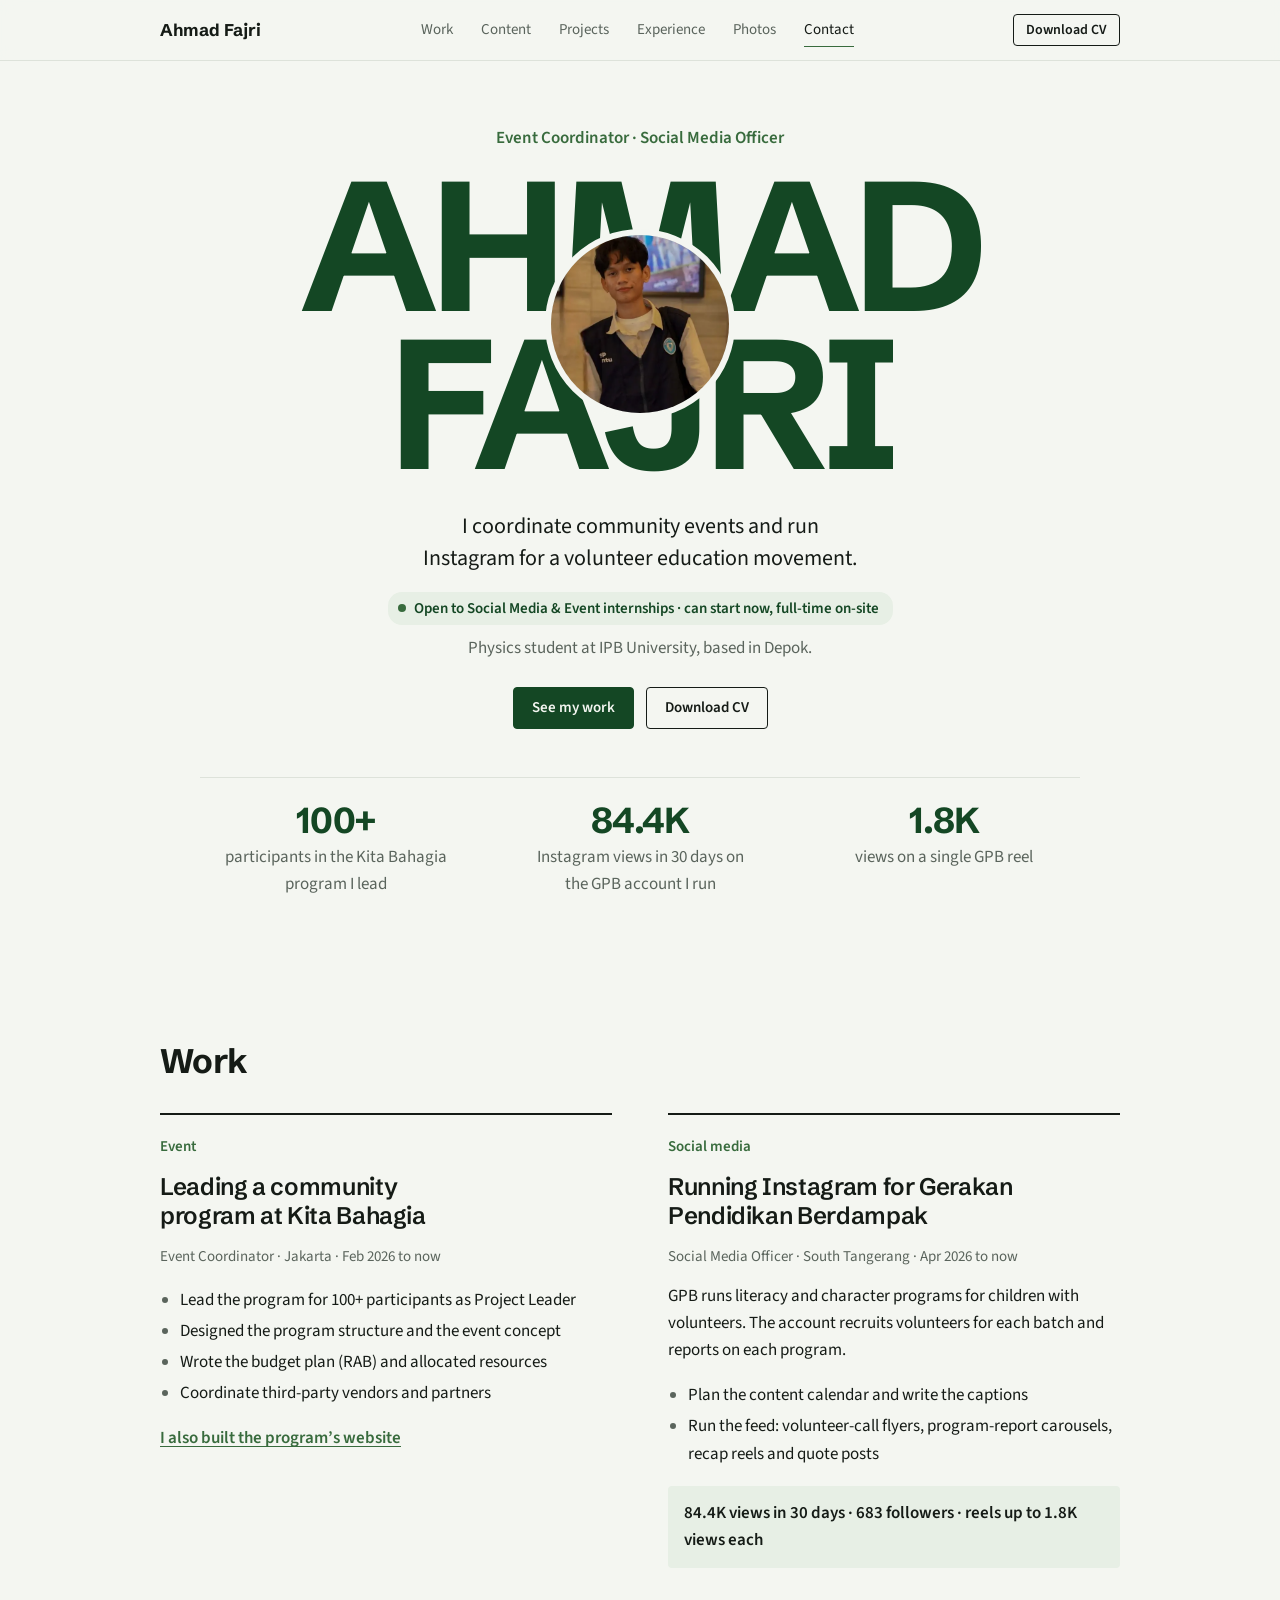
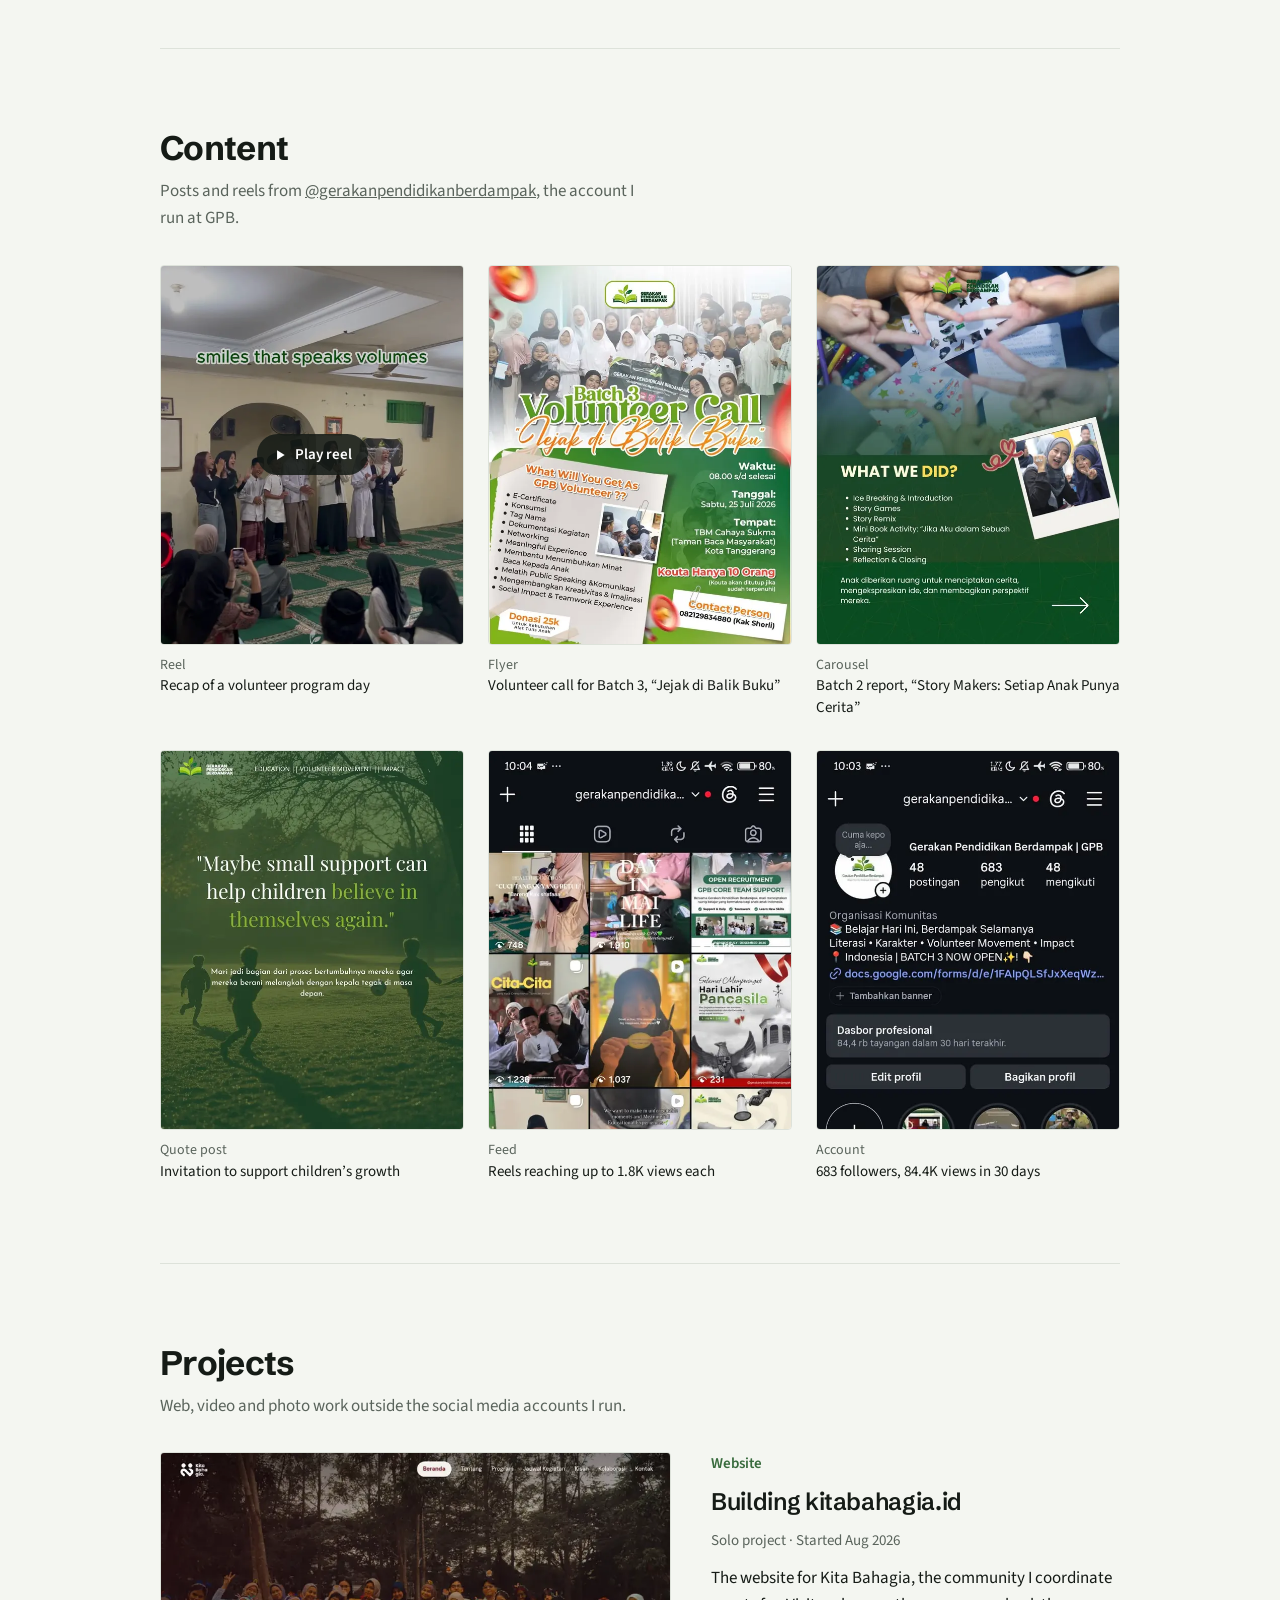
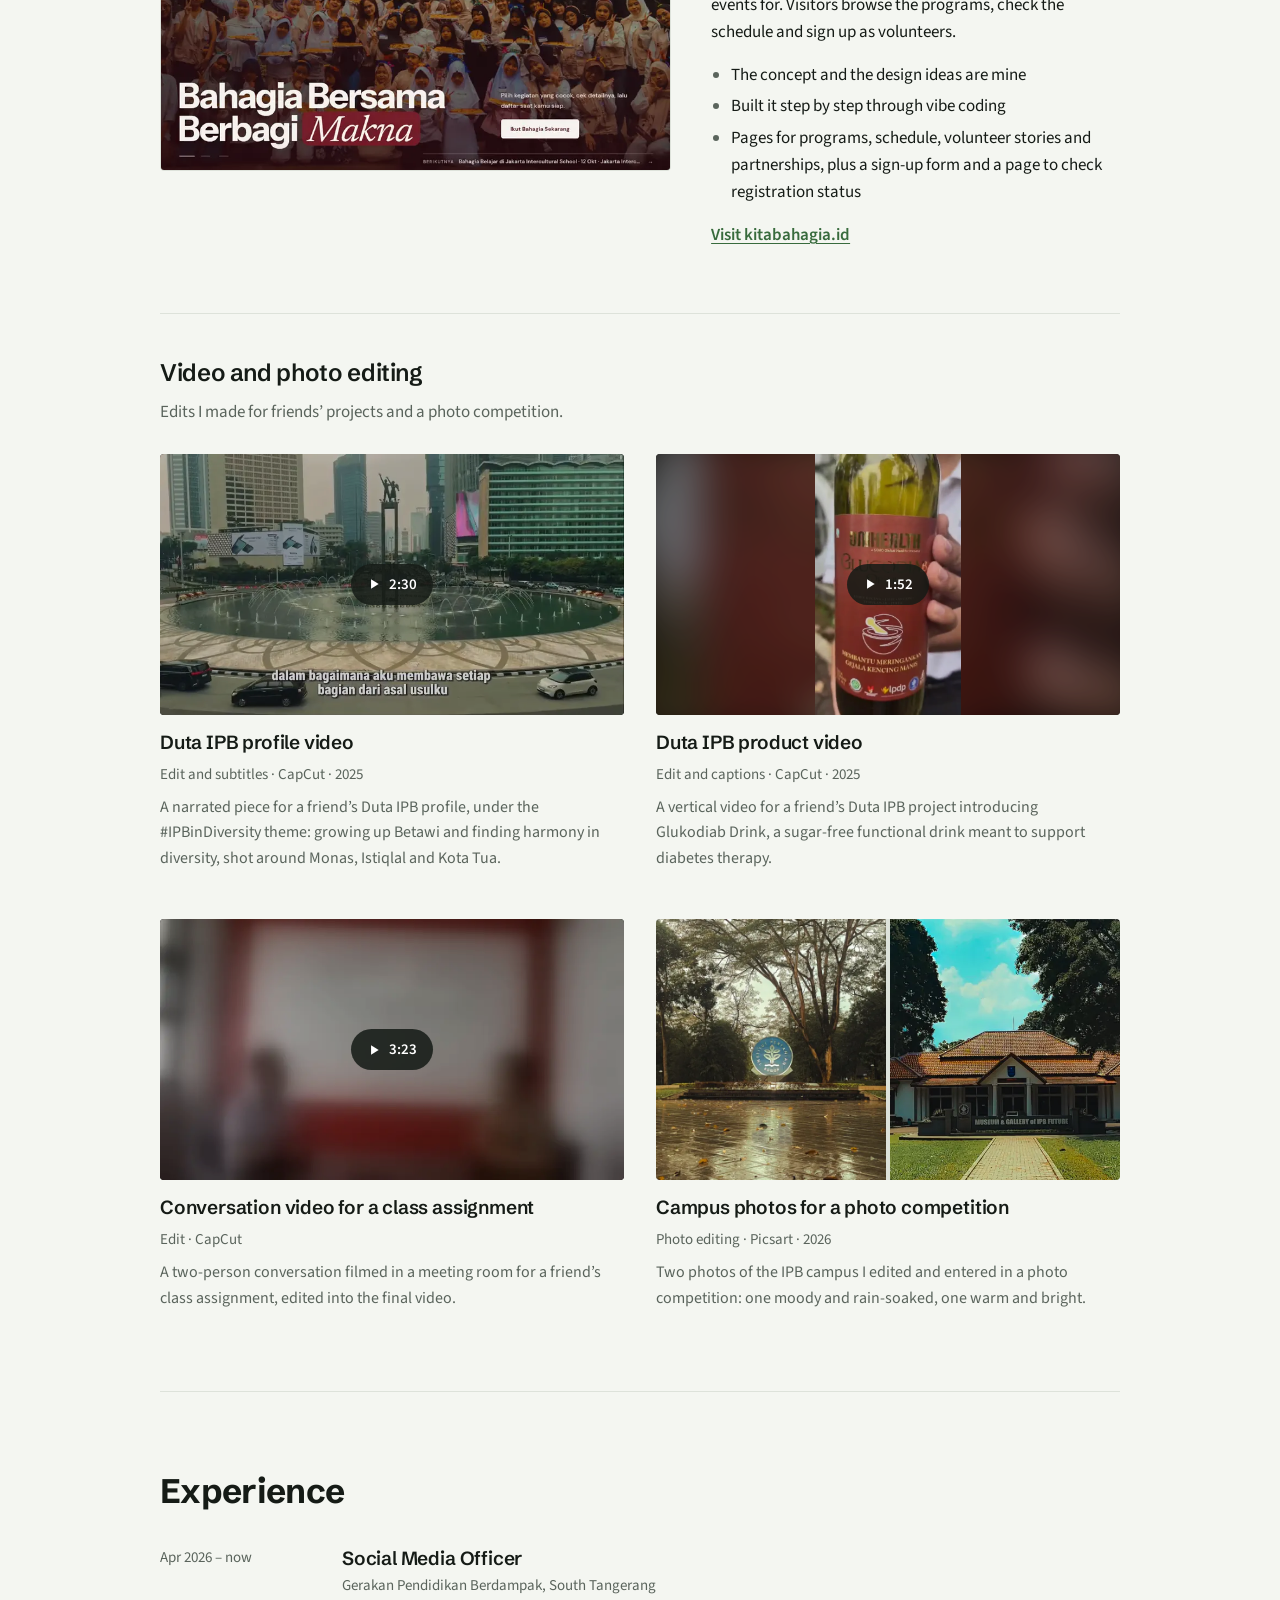
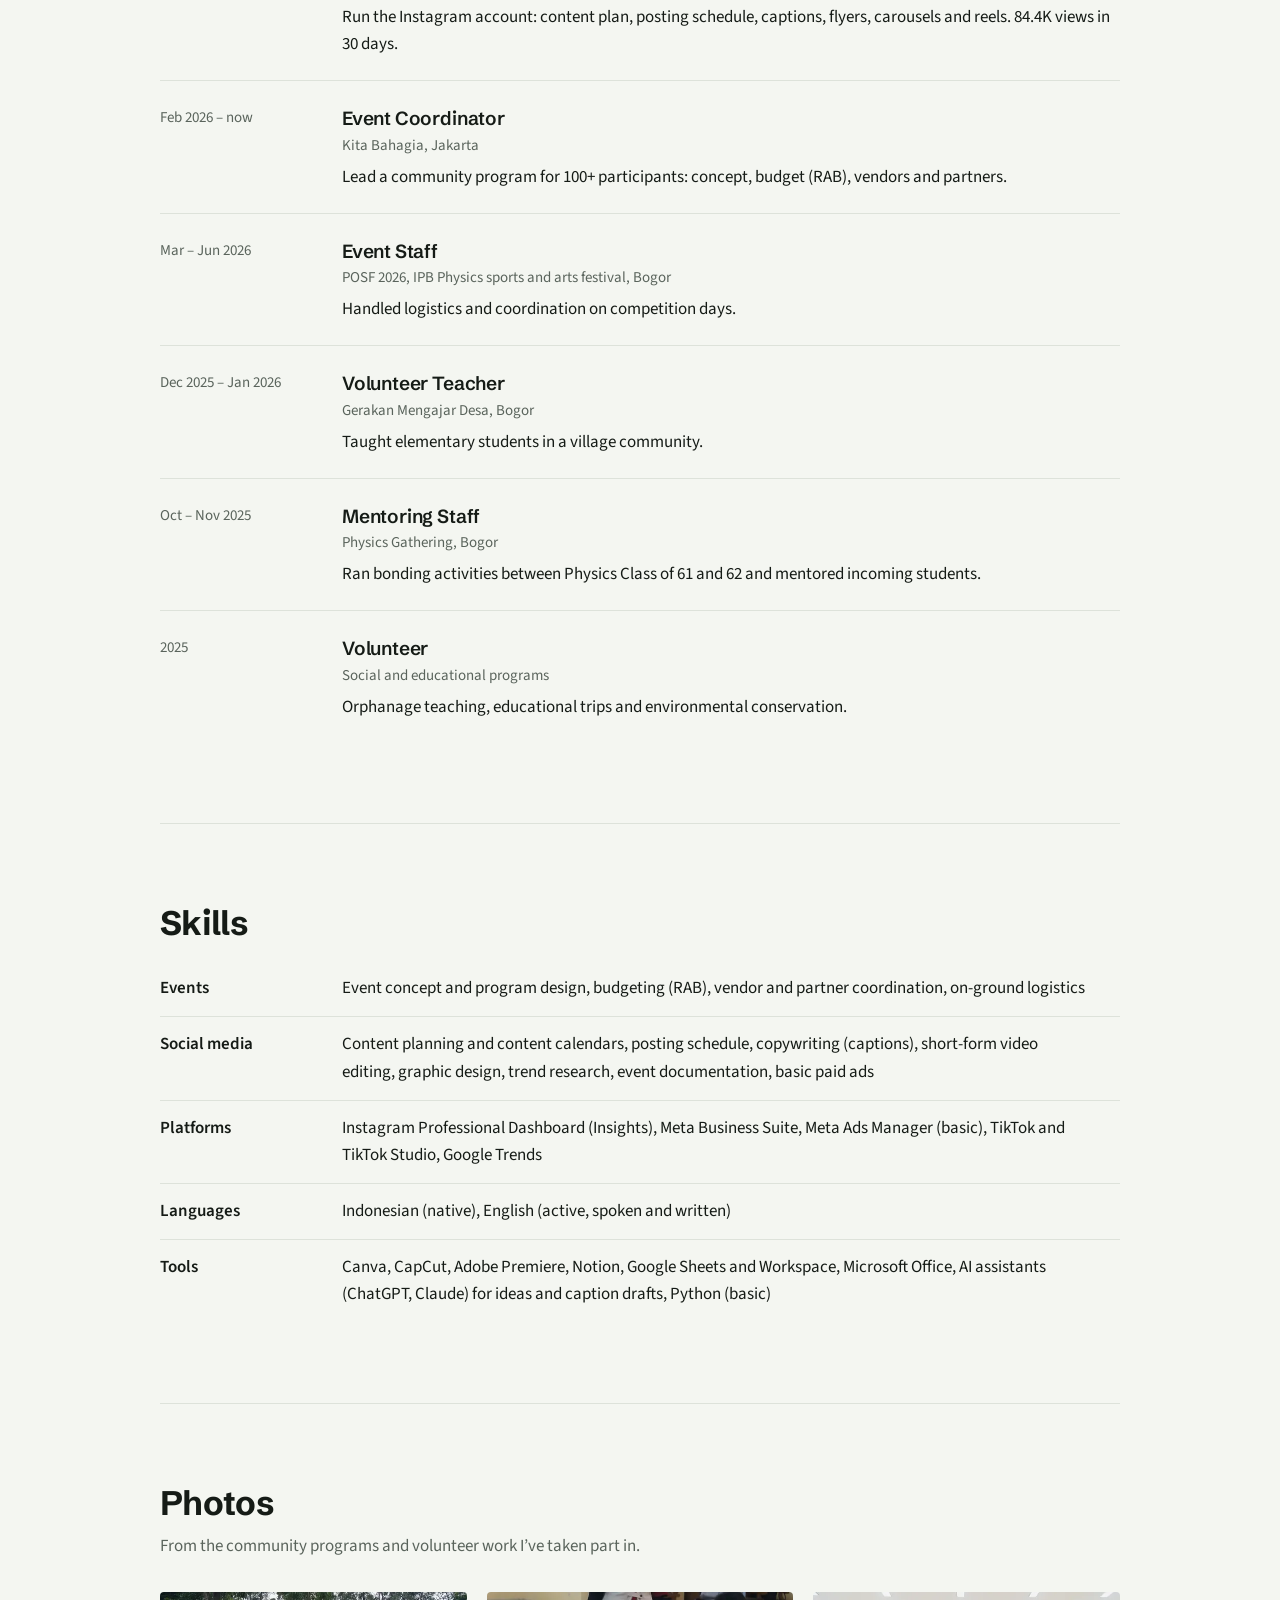
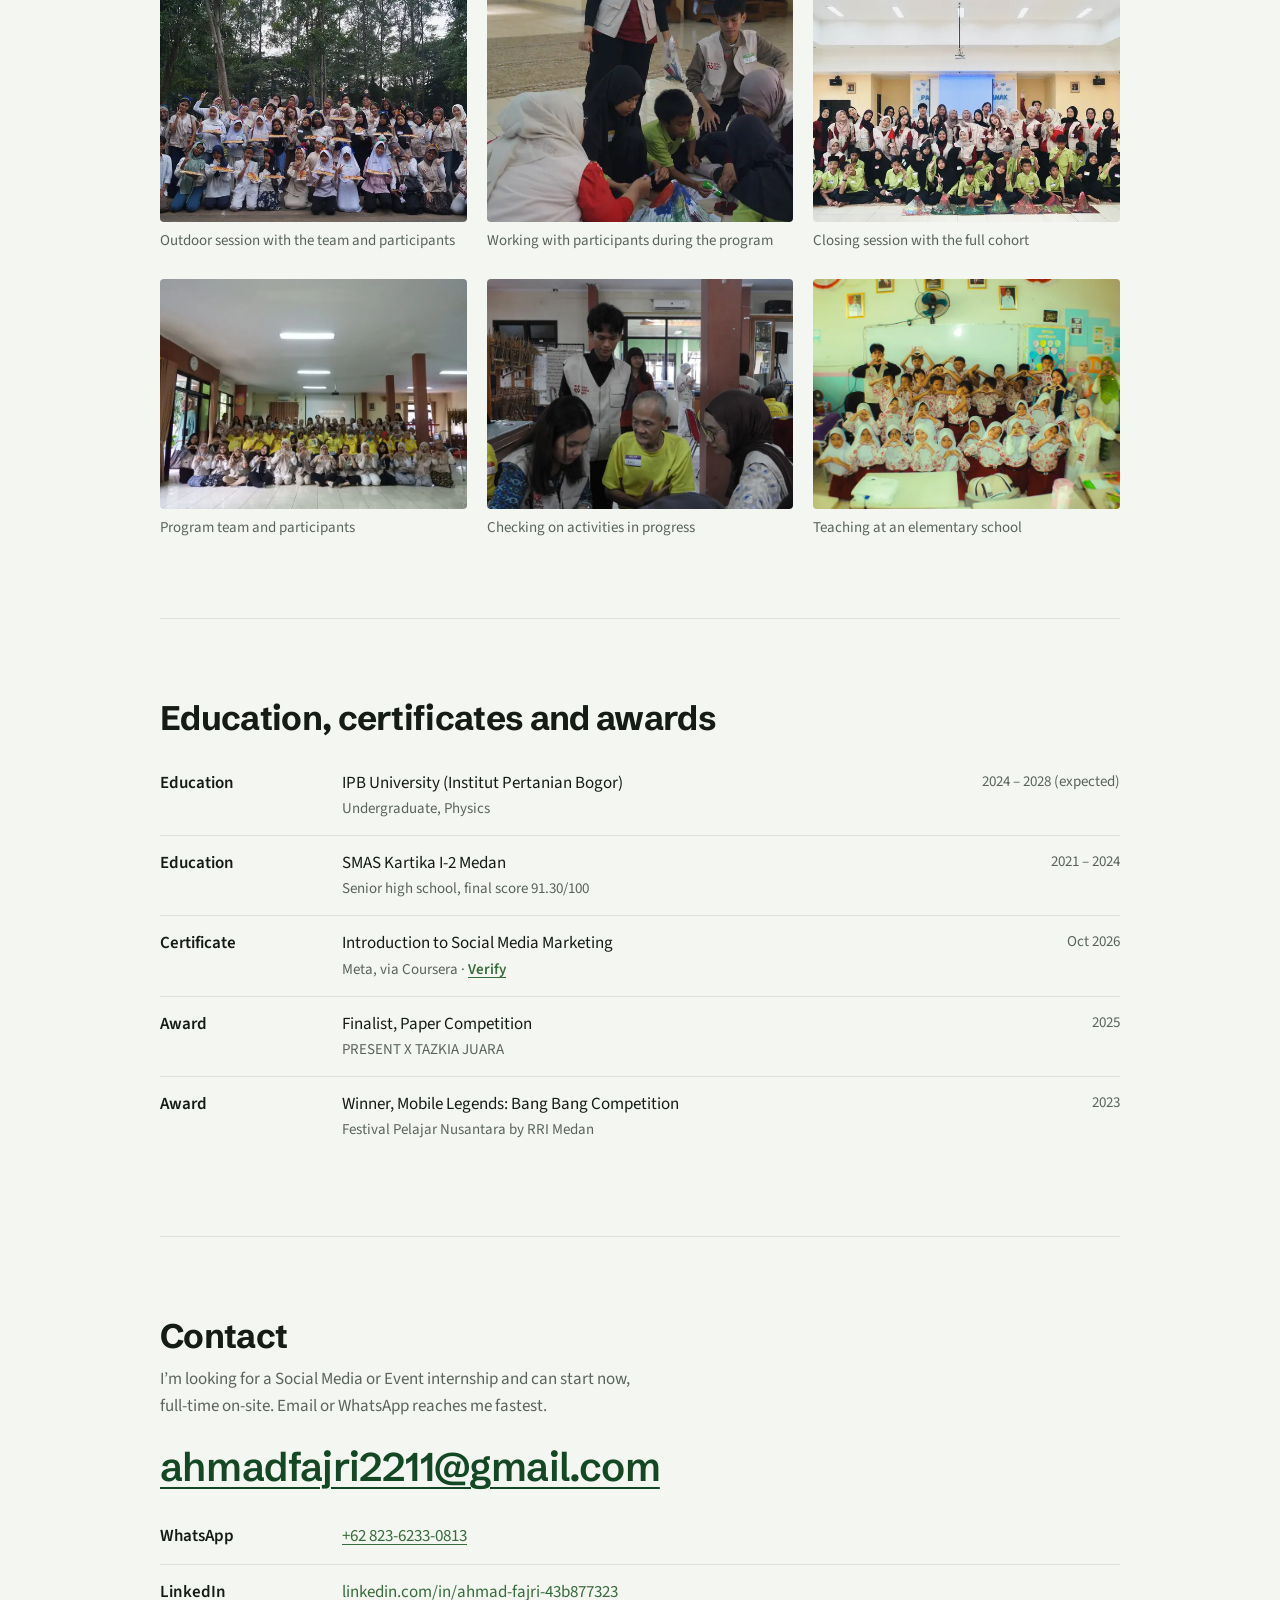
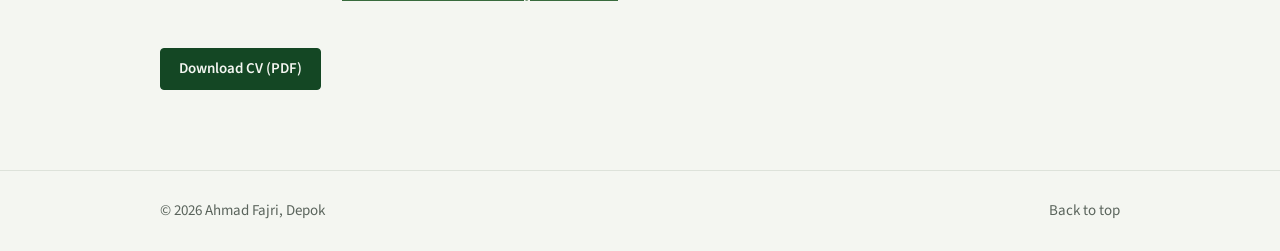
==== index.html @ 30e369cb "Polish the layout: editing grid, phone stats, contact and nav state Groups the edited videos and pho" ====
<!doctype html>
<html lang="en">
<head>
<meta charset="utf-8" />
<meta name="viewport" content="width=device-width,initial-scale=1" />
<title>Ahmad Fajri</title>
<meta name="description" content="Ahmad Fajri coordinates community events and runs Instagram for Gerakan Pendidikan Berdampak. Physics student at IPB University, looking for a Social Media or Event internship." />
<meta property="og:title" content="Ahmad Fajri, Social Media and Event" />
<meta property="og:description" content="Event Coordinator at Kita Bahagia (100+ participants) and Social Media Officer at GPB (84.4K Instagram views in 30 days). Looking for a Social Media or Event internship." />
<meta property="og:image" content="https://ahmadfajriportfolio.vercel.app/img/og-2.jpg" />
<meta property="og:image:width" content="1200" />
<meta property="og:image:height" content="630" />
<meta property="og:image:alt" content="Ahmad Fajri, Event Coordinator and Social Media Officer" />
<meta property="og:url" content="https://ahmadfajriportfolio.vercel.app/" />
<meta property="og:type" content="website" />
<meta name="twitter:card" content="summary_large_image" />
<link rel="icon" href="favicon.svg" type="image/svg+xml" />
<link rel="preconnect" href="https://fonts.googleapis.com" />
<link rel="preconnect" href="https://fonts.gstatic.com" crossorigin />
<link href="https://fonts.googleapis.com/css2?family=Schibsted+Grotesk:wght@500;600;700&family=Source+Sans+3:wght@400;600&display=swap" rel="stylesheet" />
<style>
  /* Layout: one 1040px column. The hero splits text and photo; every other section stacks. */
  :root{
    --bg:#f4f6f1; --surface:#ffffff; --ink:#151b16; --muted:#5a645c; --line:#dde2da;
    --leaf:#386b3d; --leaf-soft:#e7efe5;
    /* GPB panel colours, measured from the Instagram posts (design/gpb-dna.json) */
    --forest:#144724; --forest-text:#e9ede9; --sun:#e0d95f; --lime:#89af3f; --sage:#c3d2b9;
    --display:"Schibsted Grotesk",ui-sans-serif,system-ui,sans-serif;
    --body:"Source Sans 3",ui-sans-serif,system-ui,sans-serif;
  }
  *{box-sizing:border-box}
  html{scroll-behavior:smooth}
  @media(prefers-reduced-motion:reduce){html{scroll-behavior:auto}*{transition:none!important}}
  body{margin:0;background:var(--bg);color:var(--ink);font-family:var(--body);font-size:17px;line-height:1.6;-webkit-font-smoothing:antialiased}
  a{color:inherit}
  img{display:block;max-width:100%}
  h1,h2,h3{font-family:var(--display);text-wrap:balance;margin:0}
  p{margin:0;text-wrap:pretty}
  :focus-visible{outline:2px solid var(--leaf);outline-offset:3px}
  .container{max-width:1040px;margin:0 auto;padding-inline:20px}
  @media(min-width:640px){.container{padding-inline:40px}}
  [id]{scroll-margin-top:72px}

  /* Header */
  header{position:sticky;top:0;z-index:40;background:rgba(244,246,241,.92);backdrop-filter:blur(8px);border-bottom:1px solid var(--line)}
  .nav{display:flex;height:60px;align-items:center;justify-content:space-between;gap:24px}
  .brand{font-family:var(--display);font-weight:700;font-size:17px;text-decoration:none}
  .nav-links{display:none;gap:28px;font-size:15px}
  .nav-links a{text-decoration:none;color:var(--muted)}
  .nav-links a{transition:color .2s;padding-block:4px;border-bottom:1.5px solid transparent}
  .nav-links a:hover,.nav-links a[aria-current="true"]{color:var(--ink)}
  .nav-links a[aria-current="true"]{border-bottom-color:var(--leaf)}
  @media(min-width:800px){.nav-links{display:flex}}
  .btn{display:inline-flex;align-items:center;padding:11px 18px;font:600 15px/1.2 var(--body);border-radius:4px;text-decoration:none;border:1px solid var(--ink);cursor:pointer}
  .btn{transition:background-color .2s,border-color .2s,color .2s,transform .1s}
  .btn:active{transform:translateY(1px)}
  .btn-solid{background:var(--ink);color:var(--bg)}
  .btn-solid:hover{background:var(--leaf);border-color:var(--leaf)}
  .btn-line{background:transparent;color:var(--ink)}
  .btn-line:hover{border-color:var(--leaf);color:var(--leaf)}
  .btn-sm{padding:7px 12px;font-size:14px}
  .header-cta{display:none}
  @media(min-width:800px){.header-cta{display:inline-flex}}
  .menu-toggle{display:inline-flex;align-items:center;justify-content:center;width:40px;height:40px;margin-right:-8px;background:transparent;border:none;color:var(--ink);cursor:pointer}
  .menu-toggle svg{width:22px;height:22px}
  .menu-toggle .i-close,.menu-open .menu-toggle .i-open{display:none}
  .menu-open .menu-toggle .i-close{display:block}
  @media(min-width:800px){.menu-toggle{display:none}}
  .mobile-menu{display:none;padding-block:4px 20px;border-top:1px solid var(--line)}
  .menu-open .mobile-menu{display:block}
  @media(min-width:800px){.menu-open .mobile-menu{display:none}}
  .mobile-menu a:not(.btn){display:block;padding:12px 0;font-size:17px;text-decoration:none;border-bottom:1px solid var(--line)}
  .mobile-menu .btn{margin-top:16px}

  /* Sections */
  section{padding-block:56px;border-top:1px solid var(--line)}
  main > section:first-child{border-top:none}
  @media(min-width:640px){section{padding-block:80px}}
  .sec-title{font-size:28px;font-weight:700;letter-spacing:-0.02em;line-height:1.15}
  @media(min-width:640px){.sec-title{font-size:34px}}
  .sec-lead{margin-top:10px;max-width:62ch;color:var(--muted)}
  .sec-body{margin-top:32px}

  /* Hero: the name set very large in forest green, with a round portrait sitting across the two lines. Centred, light ground */
  .hero{border-top:none;padding-block:40px 48px;text-align:center}
  @media(min-width:800px){.hero{padding-block:64px 64px}}
  .hero-roles{font-weight:600;color:var(--leaf)}
  .name{position:relative;margin:14px auto 0;width:fit-content;max-width:100%}
  .hero h1{font-size:clamp(64px,19vw,184px);font-weight:700;letter-spacing:-0.045em;line-height:.86;text-transform:uppercase;color:var(--forest)}
  .hero h1 span{display:block}
  .portrait{position:absolute;left:50%;top:50%;width:clamp(84px,22vw,190px);aspect-ratio:1;transform:translate(-50%,-50%);border-radius:50%;overflow:hidden;border:6px solid var(--bg);background:var(--line)}
  .portrait img{width:100%;height:100%;object-fit:cover;object-position:50% 16%}
  .hero-lead{margin:28px auto 0;max-width:40ch;font-size:20px;line-height:1.45}
  @media(min-width:640px){.hero-lead{font-size:22px}}
  .status{display:inline-flex;align-items:flex-start;gap:8px;margin-top:18px;padding:6px 14px 6px 10px;background:var(--leaf-soft);border-radius:14px;font-size:15px;font-weight:600;line-height:1.4;color:var(--forest);text-align:left}
  .status::before{content:"";flex:none;margin-top:6px;width:8px;height:8px;border-radius:50%;background:var(--leaf)}
  .hero-sub{margin-top:10px;color:var(--muted)}
  .hero-ctas{margin-top:24px;display:flex;flex-wrap:wrap;justify-content:center;gap:12px}
  .btn-forest{background:var(--forest);border-color:var(--forest);color:var(--bg)}
  .btn-forest:hover{background:var(--leaf);border-color:var(--leaf)}

  .stats{margin:40px auto 0;max-width:880px;padding-top:24px;border-top:1px solid var(--line);display:grid;grid-template-columns:repeat(3,1fr);gap:12px;text-align:center}
  @media(min-width:640px){.stats{margin-top:48px;gap:32px}}
  .stat{display:grid;gap:6px;align-content:start}
  .stat dd{font-size:14px;line-height:1.4}
  @media(min-width:640px){.stat dd{font-size:17px;line-height:1.6}}
  .stat dt{font-family:var(--display);font-size:clamp(26px,7vw,36px);font-weight:700;letter-spacing:-0.03em;line-height:1;color:var(--forest)}
  .stat dd{margin:0 auto;color:var(--muted);max-width:28ch}

  /* Work */
  .cases{display:grid;gap:40px}
  @media(min-width:800px){.cases{grid-template-columns:1fr 1fr;gap:56px}}
  .case{border-top:2px solid var(--ink);padding-top:20px;display:grid;gap:14px;align-content:start}
  .case-tag{font-size:15px;font-weight:600;color:var(--leaf)}
  .case h3{font-size:24px;font-weight:600;letter-spacing:-0.015em;line-height:1.2}
  .case-meta{color:var(--muted);font-size:15px}
  .case-result{padding:14px 16px;background:var(--leaf-soft);border-radius:4px;font-weight:600}
  ul.list{margin:0;padding-left:20px}
  ul.list li{margin:4px 0}
  ul.list li::marker{color:var(--muted)}

  /* Content samples */
  .samples{display:grid;grid-template-columns:repeat(2,1fr);gap:20px 16px}
  @media(min-width:800px){.samples{grid-template-columns:repeat(3,1fr);gap:32px 24px}}
  .sample{margin:0;min-width:0}
  .sample-media{position:relative;display:block;width:100%;aspect-ratio:4/5;padding:0;border:1px solid var(--line);border-radius:4px;overflow:hidden;background:var(--surface);cursor:zoom-in}
  .sample-media img,.sample-media video{width:100%;height:100%;object-fit:cover}
  .sample-media.top img{object-position:top}
  .sample-media:hover{border-color:var(--leaf)}
  .reel{background:#000;cursor:default}
  .play{position:absolute;inset:0;display:flex;align-items:center;justify-content:center;background:rgba(0,0,0,.18);border:none;cursor:pointer;color:#fff}
  .play span{display:flex;align-items:center;gap:8px;padding:10px 16px;background:rgba(21,27,22,.85);border-radius:999px;font:600 15px var(--body)}
  .play svg{width:14px;height:14px}
  .reel.playing .play{display:none}
  .sample figcaption{margin-top:10px;font-size:15px;line-height:1.45}
  .fmt{display:block;color:var(--muted);font-size:14px}

  /* Projects: wide screenshot beside the write-up */
  .project{display:grid;gap:20px;align-items:start}
  @media(min-width:800px){.project{grid-template-columns:1.25fr 1fr;gap:40px}}
  .project-shot{display:block;aspect-ratio:16/10;border:1px solid var(--line);border-radius:4px;overflow:hidden;background:var(--line)}
  .project-shot img{width:100%;height:100%;object-fit:cover;object-position:top}
  .project-shot:hover{border-color:var(--leaf)}
  .project-body{display:grid;gap:12px;align-content:start}
  .project-body h3{font-size:24px;font-weight:600;letter-spacing:-0.015em;line-height:1.2}
  .clips-head{margin-top:64px;padding-top:40px;border-top:1px solid var(--line)}
  .clips-head h3{font-size:24px;font-weight:600;letter-spacing:-0.015em}
  .clips-head .sec-lead{margin-top:6px}
  .clips{margin-top:28px;display:grid;gap:40px}
  @media(min-width:700px){.clips{grid-template-columns:1fr 1fr;gap:48px 32px}}
  .clip{display:grid;gap:8px;align-content:start;min-width:0}
  .clip h4{margin:8px 0 0;font:600 19px/1.25 var(--display);letter-spacing:-0.01em;text-wrap:balance}
  .clip p:last-child{color:var(--muted);font-size:16px}
  .clip-media{position:relative;aspect-ratio:16/9;border-radius:4px;overflow:hidden;background:#000}
  .clip-media video{position:relative;width:100%;height:100%;object-fit:contain}
  /* Vertical clip: the 9:16 video sits in the 16:9 frame over a blurred copy of its poster */
  .clip-media.tall::before{content:"";position:absolute;inset:-24px;background:var(--poster) center/cover;filter:blur(22px) brightness(.55)}
  .clip-media.pair{display:grid;grid-template-columns:1fr 1fr;gap:4px;background:var(--line)}
  .pair button{padding:0;border:none;background:none;cursor:zoom-in;overflow:hidden}
  .pair img{width:100%;height:100%;object-fit:cover;transition:transform .4s}
  .pair button:hover img{transform:scale(1.04)}
  .text-link{transition:color .2s;color:var(--leaf);font-weight:600;text-decoration:underline;text-underline-offset:3px}

  /* Experience */
  .jobs{display:grid}
  .job{display:grid;gap:4px 32px;padding-block:22px;border-bottom:1px solid var(--line)}
  .job:first-child{padding-top:0}
  .job:last-child,.row:last-child{border-bottom:none}
  @media(min-width:640px){.job{grid-template-columns:150px 1fr}}
  .job-when{color:var(--muted);font-size:15px;font-variant-numeric:tabular-nums;padding-top:3px}
  .job h3{font-size:19px;font-weight:600;letter-spacing:-0.01em}
  .job-org{color:var(--muted);font-size:15px}
  .job p.desc{margin-top:6px}

  /* Skills, education, contact rows */
  .rows{margin-inline:0;margin-bottom:0;display:grid}
  .row{display:grid;gap:2px 32px;padding-block:14px;border-bottom:1px solid var(--line)}
  .row:first-child{padding-top:0}
  @media(min-width:640px){.row{grid-template-columns:150px 1fr auto}}
  .row dt,.row .k{font-weight:600}
  .row dd{margin:0}
  .row .when{color:var(--muted);font-size:15px;font-variant-numeric:tabular-nums}
  .row .sub{color:var(--muted);font-size:15px}

  /* Photos */
  .gallery{display:grid;grid-template-columns:repeat(2,1fr);gap:20px 12px}
  @media(min-width:800px){.gallery{grid-template-columns:repeat(3,1fr);gap:28px 20px}}
  .g-item{margin:0;min-width:0}
  .g-tile{display:block;width:100%;aspect-ratio:4/3;padding:0;border:none;border-radius:4px;overflow:hidden;background:var(--line);cursor:zoom-in}
  .g-tile img{width:100%;height:100%;object-fit:cover;transition:transform .4s}
  .g-tile:hover img{transform:scale(1.03)}
  .g-item figcaption{margin-top:8px;font-size:15px;color:var(--muted);line-height:1.4}

  /* Contact */
  .contact-rows a{color:var(--leaf);text-decoration:underline;text-underline-offset:3px;word-break:break-word}
  .contact .btn{margin-top:28px}
  .contact-lead{display:inline-block;margin-top:24px;font:600 clamp(22px,5.4vw,40px)/1.15 var(--display);letter-spacing:-0.02em;color:var(--forest);text-decoration:underline;text-decoration-thickness:2px;text-underline-offset:6px;word-break:break-word;transition:color .2s}
  .contact-lead:hover{color:var(--leaf)}

  /* Lightbox */
  .lb{position:fixed;inset:0;z-index:50;background:rgba(10,14,11,.95);display:none;align-items:center;justify-content:center;padding:16px}
  .lb.open{display:flex}
  .lb-figure{max-width:1100px;max-height:100%;display:flex;flex-direction:column;gap:14px;align-items:center;margin:0}
  .lb img{max-height:78vh;max-width:100%;width:auto;object-fit:contain}
  .lb-cap{width:100%;display:flex;justify-content:space-between;gap:24px;font-size:15px;color:rgba(255,255,255,.85)}
  .lb-btn{position:absolute;display:flex;align-items:center;justify-content:center;background:rgba(255,255,255,.08);color:#fff;border:1px solid rgba(255,255,255,.3);border-radius:4px;cursor:pointer}
  .lb-btn:hover{background:#fff;color:var(--ink)}
  .lb-btn svg{width:18px;height:18px}
  .lb-close{top:16px;right:16px;width:40px;height:40px}
  .lb-prev,.lb-next{top:50%;transform:translateY(-50%);width:44px;height:44px}
  .lb-prev{left:12px}
  .lb-next{right:12px}

  /* Footer */
  footer{border-top:1px solid var(--line)}
  .foot{display:flex;flex-wrap:wrap;justify-content:space-between;gap:12px;padding-block:28px;font-size:15px;color:var(--muted)}
  .foot a{text-decoration:none}
  .foot a:hover{color:var(--ink)}
</style>
</head>
<body id="top">

<header>
  <div class="container nav">
    <a href="#top" class="brand">Ahmad Fajri</a>
    <nav class="nav-links" aria-label="Sections">
      <a href="#work">Work</a>
      <a href="#content">Content</a>
      <a href="#projects">Projects</a>
      <a href="#experience">Experience</a>
      <a href="#photos">Photos</a>
      <a href="#contact">Contact</a>
    </nav>
    <a href="resume.pdf" download="CV_Ahmad_Fajri.pdf" class="btn btn-line btn-sm header-cta">Download CV</a>
    <button type="button" class="menu-toggle" id="menuToggle" aria-label="Open menu" aria-expanded="false" aria-controls="mobileMenu">
      <svg class="i-open" viewBox="0 0 24 24" fill="none" stroke="currentColor" stroke-width="1.6" aria-hidden="true"><path d="M3 7h18M3 12h18M3 17h18"/></svg>
      <svg class="i-close" viewBox="0 0 24 24" fill="none" stroke="currentColor" stroke-width="1.6" aria-hidden="true"><path d="M6 6l12 12M18 6L6 18"/></svg>
    </button>
  </div>
  <nav class="container mobile-menu" id="mobileMenu" aria-label="Sections">
    <a href="#work">Work</a>
    <a href="#content">Content</a>
    <a href="#projects">Projects</a>
    <a href="#experience">Experience</a>
    <a href="#photos">Photos</a>
    <a href="#contact">Contact</a>
    <a href="resume.pdf" download="CV_Ahmad_Fajri.pdf" class="btn btn-solid">Download CV</a>
  </nav>
</header>

<div class="container">
  <section class="hero">
    <p class="hero-roles">Event Coordinator · Social Media Officer</p>
    <div class="name">
      <h1><span>Ahmad</span><span>Fajri</span></h1>
      <div class="portrait"><img src="img/profile.webp" alt="Portrait of Ahmad Fajri" width="566" height="931" fetchpriority="high" /></div>
    </div>
    <p class="hero-lead">I coordinate community events and run Instagram for a volunteer education movement.</p>
    <p class="status">Open to Social Media &amp; Event internships · can start now, full-time on-site</p>
    <p class="hero-sub">Physics student at IPB University, based in Depok.</p>
    <div class="hero-ctas">
      <a href="#work" class="btn btn-forest">See my work</a>
      <a href="resume.pdf" download="CV_Ahmad_Fajri.pdf" class="btn btn-line">Download CV</a>
    </div>
    <dl class="stats">
      <div class="stat"><dt>100+</dt><dd>participants in the Kita Bahagia program I lead</dd></div>
      <div class="stat"><dt>84.4K</dt><dd>Instagram views in 30 days on the GPB account I run</dd></div>
      <div class="stat"><dt>1.8K</dt><dd>views on a single GPB reel</dd></div>
    </dl>
  </section>
</div>

<main class="container">

  <section id="work">
    <h2 class="sec-title">Work</h2>
    <div class="sec-body cases">
      <article class="case">
        <p class="case-tag">Event</p>
        <h3>Leading a community program at Kita Bahagia</h3>
        <p class="case-meta">Event Coordinator · Jakarta · Feb 2026 to now</p>
        <ul class="list">
          <li>Lead the program for 100+ participants as Project Leader</li>
          <li>Designed the program structure and the event concept</li>
          <li>Wrote the budget plan (RAB) and allocated resources</li>
          <li>Coordinate third-party vendors and partners</li>
        </ul>
        <p><a class="text-link" href="#projects">I also built the program&rsquo;s website</a></p>
      </article>
      <article class="case">
        <p class="case-tag">Social media</p>
        <h3>Running Instagram for Gerakan Pendidikan Berdampak</h3>
        <p class="case-meta">Social Media Officer · South Tangerang · Apr 2026 to now</p>
        <p>GPB runs literacy and character programs for children with volunteers. The account recruits volunteers for each batch and reports on each program.</p>
        <ul class="list">
          <li>Plan the content calendar and write the captions</li>
          <li>Run the feed: volunteer-call flyers, program-report carousels, recap reels and quote posts</li>
        </ul>
        <p class="case-result">84.4K views in 30 days · 683 followers · reels up to 1.8K views each</p>
      </article>
    </div>
  </section>

  <section id="content">
    <h2 class="sec-title">Content</h2>
    <p class="sec-lead">Posts and reels from <a href="https://www.instagram.com/gerakanpendidikanberdampak/" target="_blank" rel="noreferrer">@gerakanpendidikanberdampak</a>, the account I run at GPB.</p>
    <div class="sec-body samples">
      <figure class="sample">
        <div class="sample-media reel" id="reel">
          <video preload="none" playsinline poster="img/content/recap-reel-poster.webp" aria-label="Recap reel from a GPB volunteer program">
            <source src="img/content/recap-reel.mp4" type="video/mp4" />
            <source src="img/content/recap-reel.webm" type="video/webm" />
          </video>
          <button type="button" class="play" id="reelPlay" aria-label="Play recap reel"><span><svg viewBox="0 0 24 24" fill="currentColor" aria-hidden="true"><path d="M7 4l13 8-13 8z"/></svg>Play reel</span></button>
        </div>
        <figcaption><span class="fmt">Reel</span>Recap of a volunteer program day</figcaption>
      </figure>
      <figure class="sample">
        <button type="button" class="sample-media" data-content="0" aria-label="Open volunteer-call flyer">
          <img src="img/content/volunteer-call-thumb.webp" alt="Volunteer-call flyer for GPB Batch 3, Jejak di Balik Buku" loading="lazy" />
        </button>
        <figcaption><span class="fmt">Flyer</span>Volunteer call for Batch 3, &ldquo;Jejak di Balik Buku&rdquo;</figcaption>
      </figure>
      <figure class="sample">
        <button type="button" class="sample-media" data-content="1" aria-label="Open Batch 2 report carousel">
          <img src="img/content/batch2-report-thumb.webp" alt="Batch 2 program report, Story Makers" loading="lazy" />
        </button>
        <figcaption><span class="fmt">Carousel</span>Batch 2 report, &ldquo;Story Makers: Setiap Anak Punya Cerita&rdquo;</figcaption>
      </figure>
      <figure class="sample">
        <button type="button" class="sample-media" data-content="2" aria-label="Open quote post">
          <img src="img/content/soft-news-thumb.webp" alt="Quote post about supporting children" loading="lazy" />
        </button>
        <figcaption><span class="fmt">Quote post</span>Invitation to support children&rsquo;s growth</figcaption>
      </figure>
      <figure class="sample">
        <button type="button" class="sample-media top" data-content="3" aria-label="Open feed screenshot">
          <img src="img/content/feed-grid-thumb.webp" alt="GPB Instagram feed with reel view counts" loading="lazy" />
        </button>
        <figcaption><span class="fmt">Feed</span>Reels reaching up to 1.8K views each</figcaption>
      </figure>
      <figure class="sample">
        <button type="button" class="sample-media top" data-content="4" aria-label="Open account overview screenshot">
          <img src="img/content/profile-thumb.webp" alt="GPB Instagram profile with 683 followers" loading="lazy" />
        </button>
        <figcaption><span class="fmt">Account</span>683 followers, 84.4K views in 30 days</figcaption>
      </figure>
    </div>
  </section>

  <section id="projects">
    <h2 class="sec-title">Projects</h2>
    <p class="sec-lead">Web, video and photo work outside the social media accounts I run.</p>
    <div class="sec-body">
      <article class="project">
        <a class="project-shot" href="https://kitabahagia.id/" target="_blank" rel="noreferrer" aria-label="Open kitabahagia.id">
          <img src="img/projects/kitabahagia-web-thumb.webp" srcset="img/projects/kitabahagia-web-thumb.webp 800w, img/projects/kitabahagia-web.webp 1328w" sizes="(min-width:800px) 560px, 100vw" alt="Home page of kitabahagia.id with a group photo of volunteers and children" loading="lazy" width="800" height="500" />
        </a>
        <div class="project-body">
          <p class="case-tag">Website</p>
          <h3>Building kitabahagia.id</h3>
          <p class="case-meta">Solo project · Started Aug 2026</p>
          <p>The website for Kita Bahagia, the community I coordinate events for. Visitors browse the programs, check the schedule and sign up as volunteers.</p>
          <ul class="list">
            <li>The concept and the design ideas are mine</li>
            <li>Built it step by step through vibe coding</li>
            <li>Pages for programs, schedule, volunteer stories and partnerships, plus a sign-up form and a page to check registration status</li>
          </ul>
          <p><a class="text-link" href="https://kitabahagia.id/" target="_blank" rel="noreferrer">Visit kitabahagia.id</a></p>
        </div>
      </article>
      <div class="clips-head">
        <h3>Video and photo editing</h3>
        <p class="sec-lead">Edits I made for friends&rsquo; projects and a photo competition.</p>
      </div>
      <div class="clips">
        <article class="clip">
          <div class="clip-media reel">
            <video preload="none" playsinline poster="img/projects/duta-ipb-video-poster.webp" aria-label="Duta IPB profile video about Betawi identity and diversity in Jakarta">
              <source src="img/projects/duta-ipb-video.mp4" type="video/mp4" />
            </video>
            <button type="button" class="play" aria-label="Play Duta IPB profile video about Betawi identity and diversity in Jakarta"><span><svg viewBox="0 0 24 24" fill="currentColor" aria-hidden="true"><path d="M7 4l13 8-13 8z"/></svg>2:30</span></button>
          </div>
          <h4>Duta IPB profile video</h4>
          <p class="case-meta">Edit and subtitles · CapCut · 2025</p>
          <p>A narrated piece for a friend&rsquo;s Duta IPB profile, under the #IPBinDiversity theme: growing up Betawi and finding harmony in diversity, shot around Monas, Istiqlal and Kota Tua.</p>
        </article>
        <article class="clip">
          <div class="clip-media reel tall" style="--poster:url(img/projects/glukodiab-video-poster.webp)">
            <video preload="none" playsinline poster="img/projects/glukodiab-video-poster.webp" aria-label="Duta IPB product video about Glukodiab Drink">
              <source src="img/projects/glukodiab-video.mp4" type="video/mp4" />
            </video>
            <button type="button" class="play" aria-label="Play Duta IPB product video about Glukodiab Drink"><span><svg viewBox="0 0 24 24" fill="currentColor" aria-hidden="true"><path d="M7 4l13 8-13 8z"/></svg>1:52</span></button>
          </div>
          <h4>Duta IPB product video</h4>
          <p class="case-meta">Edit and captions · CapCut · 2025</p>
          <p>A vertical video for a friend&rsquo;s Duta IPB project introducing Glukodiab Drink, a sugar-free functional drink meant to support diabetes therapy.</p>
        </article>
        <article class="clip">
          <div class="clip-media reel">
            <video preload="none" playsinline poster="img/projects/assignment-video-poster.webp" aria-label="Edited conversation video for a class assignment">
              <source src="img/projects/assignment-video.mp4" type="video/mp4" />
            </video>
            <button type="button" class="play" aria-label="Play Edited conversation video for a class assignment"><span><svg viewBox="0 0 24 24" fill="currentColor" aria-hidden="true"><path d="M7 4l13 8-13 8z"/></svg>3:23</span></button>
          </div>
          <h4>Conversation video for a class assignment</h4>
          <p class="case-meta">Edit · CapCut</p>
          <p>A two-person conversation filmed in a meeting room for a friend&rsquo;s class assignment, edited into the final video.</p>
        </article>
        <article class="clip">
          <div class="clip-media pair">
            <button type="button" data-photoedit="0" aria-label="Open edited photo of the IPB logo monument in the rain">
              <img src="img/projects/photo-edit-1-thumb.webp" alt="IPB logo monument on a wet plaza under tall trees, edited in moody tones" loading="lazy" width="800" height="604" />
            </button>
            <button type="button" data-photoedit="1" aria-label="Open edited photo of the Museum and Gallery of IPB Future">
              <img src="img/projects/photo-edit-2-thumb.webp" alt="Museum and Gallery of IPB Future under a bright sky, edited with warm colours" loading="lazy" width="800" height="450" />
            </button>
          </div>
          <h4>Campus photos for a photo competition</h4>
          <p class="case-meta">Photo editing · Picsart · 2026</p>
          <p>Two photos of the IPB campus I edited and entered in a photo competition: one moody and rain-soaked, one warm and bright.</p>
        </article>
      </div>
    </div>
  </section>

  <section id="experience">
    <h2 class="sec-title">Experience</h2>
    <div class="sec-body jobs">
      <div class="job">
        <p class="job-when">Apr 2026 – now</p>
        <div>
          <h3>Social Media Officer</h3>
          <p class="job-org">Gerakan Pendidikan Berdampak, South Tangerang</p>
          <p class="desc">Run the Instagram account: content plan, posting schedule, captions, flyers, carousels and reels. 84.4K views in 30 days.</p>
        </div>
      </div>
      <div class="job">
        <p class="job-when">Feb 2026 – now</p>
        <div>
          <h3>Event Coordinator</h3>
          <p class="job-org">Kita Bahagia, Jakarta</p>
          <p class="desc">Lead a community program for 100+ participants: concept, budget (RAB), vendors and partners.</p>
        </div>
      </div>
      <div class="job">
        <p class="job-when">Mar – Jun 2026</p>
        <div>
          <h3>Event Staff</h3>
          <p class="job-org">POSF 2026, IPB Physics sports and arts festival, Bogor</p>
          <p class="desc">Handled logistics and coordination on competition days.</p>
        </div>
      </div>
      <div class="job">
        <p class="job-when">Dec 2025 – Jan 2026</p>
        <div>
          <h3>Volunteer Teacher</h3>
          <p class="job-org">Gerakan Mengajar Desa, Bogor</p>
          <p class="desc">Taught elementary students in a village community.</p>
        </div>
      </div>
      <div class="job">
        <p class="job-when">Oct – Nov 2025</p>
        <div>
          <h3>Mentoring Staff</h3>
          <p class="job-org">Physics Gathering, Bogor</p>
          <p class="desc">Ran bonding activities between Physics Class of 61 and 62 and mentored incoming students.</p>
        </div>
      </div>
      <div class="job">
        <p class="job-when">2025</p>
        <div>
          <h3>Volunteer</h3>
          <p class="job-org">Social and educational programs</p>
          <p class="desc">Orphanage teaching, educational trips and environmental conservation.</p>
        </div>
      </div>
    </div>
  </section>

  <section id="skills">
    <h2 class="sec-title">Skills</h2>
    <dl class="sec-body rows">
      <div class="row"><dt>Events</dt><dd>Event concept and program design, budgeting (RAB), vendor and partner coordination, on-ground logistics</dd></div>
      <div class="row"><dt>Social media</dt><dd>Content planning and content calendars, posting schedule, copywriting (captions), short-form video editing, graphic design, trend research, event documentation, basic paid ads</dd></div>
      <div class="row"><dt>Platforms</dt><dd>Instagram Professional Dashboard (Insights), Meta Business Suite, Meta Ads Manager (basic), TikTok and TikTok Studio, Google Trends</dd></div>
      <div class="row"><dt>Languages</dt><dd>Indonesian (native), English (active, spoken and written)</dd></div>
      <div class="row"><dt>Tools</dt><dd>Canva, CapCut, Adobe Premiere, Notion, Google Sheets and Workspace, Microsoft Office, AI assistants (ChatGPT, Claude) for ideas and caption drafts, Python (basic)</dd></div>
    </dl>
  </section>

  <section id="photos">
    <h2 class="sec-title">Photos</h2>
    <p class="sec-lead">From the community programs and volunteer work I&rsquo;ve taken part in.</p>
    <div class="sec-body gallery" id="galleryGrid"></div>
  </section>

  <section id="education">
    <h2 class="sec-title">Education, certificates and awards</h2>
    <div class="sec-body rows">
      <div class="row"><p class="k">Education</p><div><p>IPB University (Institut Pertanian Bogor)</p><p class="sub">Undergraduate, Physics</p></div><p class="when">2024 – 2028 (expected)</p></div>
      <div class="row"><p class="k">Education</p><div><p>SMAS Kartika I-2 Medan</p><p class="sub">Senior high school, final score 91.30/100</p></div><p class="when">2021 – 2024</p></div>
      <div class="row"><p class="k">Certificate</p><div><p>Introduction to Social Media Marketing</p><p class="sub">Meta, via Coursera · <a class="text-link" href="https://coursera.org/verify/SHZWTNZSU5Q8" target="_blank" rel="noreferrer">Verify</a></p></div><p class="when">Oct 2026</p></div>
      <div class="row"><p class="k">Award</p><div><p>Finalist, Paper Competition</p><p class="sub">PRESENT X TAZKIA JUARA</p></div><p class="when">2025</p></div>
      <div class="row"><p class="k">Award</p><div><p>Winner, Mobile Legends: Bang Bang Competition</p><p class="sub">Festival Pelajar Nusantara by RRI Medan</p></div><p class="when">2023</p></div>
    </div>
  </section>

  <section id="contact" class="contact">
    <h2 class="sec-title">Contact</h2>
    <p class="sec-lead">I&rsquo;m looking for a Social Media or Event internship and can start now, full-time on-site. Email or WhatsApp reaches me fastest.</p>
    <a class="contact-lead" href="mailto:ahmadfajri2211@gmail.com">ahmadfajri2211@gmail.com</a>
    <dl class="sec-body rows contact-rows">
      <div class="row"><dt>WhatsApp</dt><dd><a href="https://wa.me/6282362330813">+62 823-6233-0813</a></dd></div>
      <div class="row"><dt>LinkedIn</dt><dd><a href="https://www.linkedin.com/in/ahmad-fajri-43b877323" target="_blank" rel="noreferrer">linkedin.com/in/ahmad-fajri-43b877323</a></dd></div>
    </dl>
    <a href="resume.pdf" download="CV_Ahmad_Fajri.pdf" class="btn btn-forest">Download CV (PDF)</a>
  </section>

</main>

<footer>
  <div class="container foot">
    <p>© 2026 Ahmad Fajri, Depok</p>
    <a href="#top">Back to top</a>
  </div>
</footer>

<div class="lb" id="lightbox" role="dialog" aria-modal="true" aria-label="Image viewer">
  <button class="lb-btn lb-close" id="lbClose" aria-label="Close"><svg viewBox="0 0 24 24" fill="none" stroke="currentColor" stroke-width="1.8" aria-hidden="true"><path d="M6 6l12 12M18 6L6 18"/></svg></button>
  <button class="lb-btn lb-prev" id="lbPrev" aria-label="Previous image"><svg viewBox="0 0 24 24" fill="none" stroke="currentColor" stroke-width="1.8" aria-hidden="true"><path d="M15 5l-7 7 7 7"/></svg></button>
  <button class="lb-btn lb-next" id="lbNext" aria-label="Next image"><svg viewBox="0 0 24 24" fill="none" stroke="currentColor" stroke-width="1.8" aria-hidden="true"><path d="M9 5l7 7-7 7"/></svg></button>
  <figure class="lb-figure" id="lbFigure">
    <img id="lbImg" alt="" />
    <figcaption class="lb-cap"><span id="lbCap"></span><span id="lbCount"></span></figcaption>
  </figure>
</div>

<script>
  const gallery = [
    { src: "img/gallery/dsc02453", caption: "Outdoor session with the team and participants" },
    { src: "img/gallery/dsc04231", caption: "Working with participants during the program" },
    { src: "img/gallery/dsc04303", caption: "Closing session with the full cohort" },
    { src: "img/gallery/dscn0195", caption: "Program team and participants" },
    { src: "img/gallery/dscn0046", caption: "Checking on activities in progress" },
    { src: "img/gallery/img0452", caption: "Teaching at an elementary school" },
  ];

  const contentItems = [
    { src: "img/content/volunteer-call.webp", caption: "Volunteer call for Batch 3, Jejak di Balik Buku" },
    { src: "img/content/batch2-report.webp", caption: "Batch 2 report, Story Makers: Setiap Anak Punya Cerita" },
    { src: "img/content/soft-news.webp", caption: "Quote post: invitation to support children's growth" },
    { src: "img/content/feed-grid.webp", caption: "GPB feed, reels reaching up to 1.8K views each" },
    { src: "img/content/profile.webp", caption: "GPB account: 683 followers, 84.4K views in 30 days" },
  ];

  const photoEdits = [
    { src: "img/projects/photo-edit-1.webp", caption: "IPB logo monument in the rain, edited for a photo competition" },
    { src: "img/projects/photo-edit-2.webp", caption: "Museum and Gallery of IPB Future, edited for a photo competition" },
  ];
  document.querySelectorAll("[data-photoedit]").forEach((b) =>
    b.addEventListener("click", () => openLB(photoEdits, Number(b.dataset.photoedit)))
  );

  // Mark the nav link for the section in view
  const navLinks = [...document.querySelectorAll(".nav-links a")];
  const spy = new IntersectionObserver((entries) => {
    entries.forEach((e) => {
      if (!e.isIntersecting) return;
      navLinks.forEach((a) => {
        if (a.getAttribute("href") === "#" + e.target.id) a.setAttribute("aria-current", "true");
        else a.removeAttribute("aria-current");
      });
    });
  }, { rootMargin: "-45% 0px -50% 0px" });
  document.querySelectorAll("main section[id]").forEach((sec) => spy.observe(sec));

  const header = document.querySelector("header");
  const menuToggle = document.getElementById("menuToggle");
  function setMenu(open) {
    header.classList.toggle("menu-open", open);
    menuToggle.setAttribute("aria-expanded", String(open));
    menuToggle.setAttribute("aria-label", open ? "Close menu" : "Open menu");
  }
  menuToggle.addEventListener("click", () => setMenu(!header.classList.contains("menu-open")));
  document.querySelectorAll("#mobileMenu a").forEach((a) => a.addEventListener("click", () => setMenu(false)));

  // The reel shows a poster and a play button until someone starts it, then native controls take over
  document.querySelectorAll(".reel").forEach((reel) => {
    const video = reel.querySelector("video");
    reel.querySelector(".play").addEventListener("click", () => {
      reel.classList.add("playing");
      video.controls = true;
      video.play();
    });
  });

  const grid = document.getElementById("galleryGrid");
  gallery.forEach((g, i) => {
    const fig = document.createElement("figure");
    fig.className = "g-item";
    const b = document.createElement("button");
    b.type = "button";
    b.className = "g-tile";
    b.setAttribute("aria-label", "Open photo: " + g.caption);
    const img = document.createElement("img");
    img.src = g.src + "-thumb.webp";
    img.alt = g.caption;
    img.loading = "lazy";
    b.appendChild(img);
    b.addEventListener("click", () => openLB(gallery, i));
    const cap = document.createElement("figcaption");
    cap.textContent = g.caption;
    fig.append(b, cap);
    grid.appendChild(fig);
  });

  const lb = document.getElementById("lightbox");
  const lbImg = document.getElementById("lbImg");
  const lbCap = document.getElementById("lbCap");
  const lbCount = document.getElementById("lbCount");
  const lbFigure = document.getElementById("lbFigure");
  let list = gallery;
  let current = null;
  let opener = null;

  document.querySelectorAll("[data-content]").forEach((b) =>
    b.addEventListener("click", () => openLB(contentItems, Number(b.dataset.content)))
  );

  function render() {
    const g = list[current];
    lbImg.src = list === gallery ? g.src + ".webp" : g.src;
    lbImg.alt = g.caption;
    lbCap.textContent = g.caption;
    lbCount.textContent = current + 1 + " / " + list.length;
  }
  function openLB(items, i) {
    opener = document.activeElement;
    list = items;
    current = i;
    render();
    lb.classList.add("open");
    document.body.style.overflow = "hidden";
    document.getElementById("lbClose").focus();
  }
  function closeLB() {
    lb.classList.remove("open");
    document.body.style.overflow = "";
    current = null;
    if (opener) opener.focus();
  }
  function prev() { if (current === null) return; current = (current - 1 + list.length) % list.length; render(); }
  function next() { if (current === null) return; current = (current + 1) % list.length; render(); }

  document.getElementById("lbClose").addEventListener("click", closeLB);
  document.getElementById("lbPrev").addEventListener("click", (e) => { e.stopPropagation(); prev(); });
  document.getElementById("lbNext").addEventListener("click", (e) => { e.stopPropagation(); next(); });
  lb.addEventListener("click", (e) => { if (e.target === lb) closeLB(); });
  lbFigure.addEventListener("click", (e) => e.stopPropagation());
  window.addEventListener("keydown", (e) => {
    if (!lb.classList.contains("open")) {
      if (e.key === "Escape") setMenu(false);
      return;
    }
    if (e.key === "Escape") closeLB();
    else if (e.key === "ArrowLeft") prev();
    else if (e.key === "ArrowRight") next();
  });
</script>

</body>
</html>
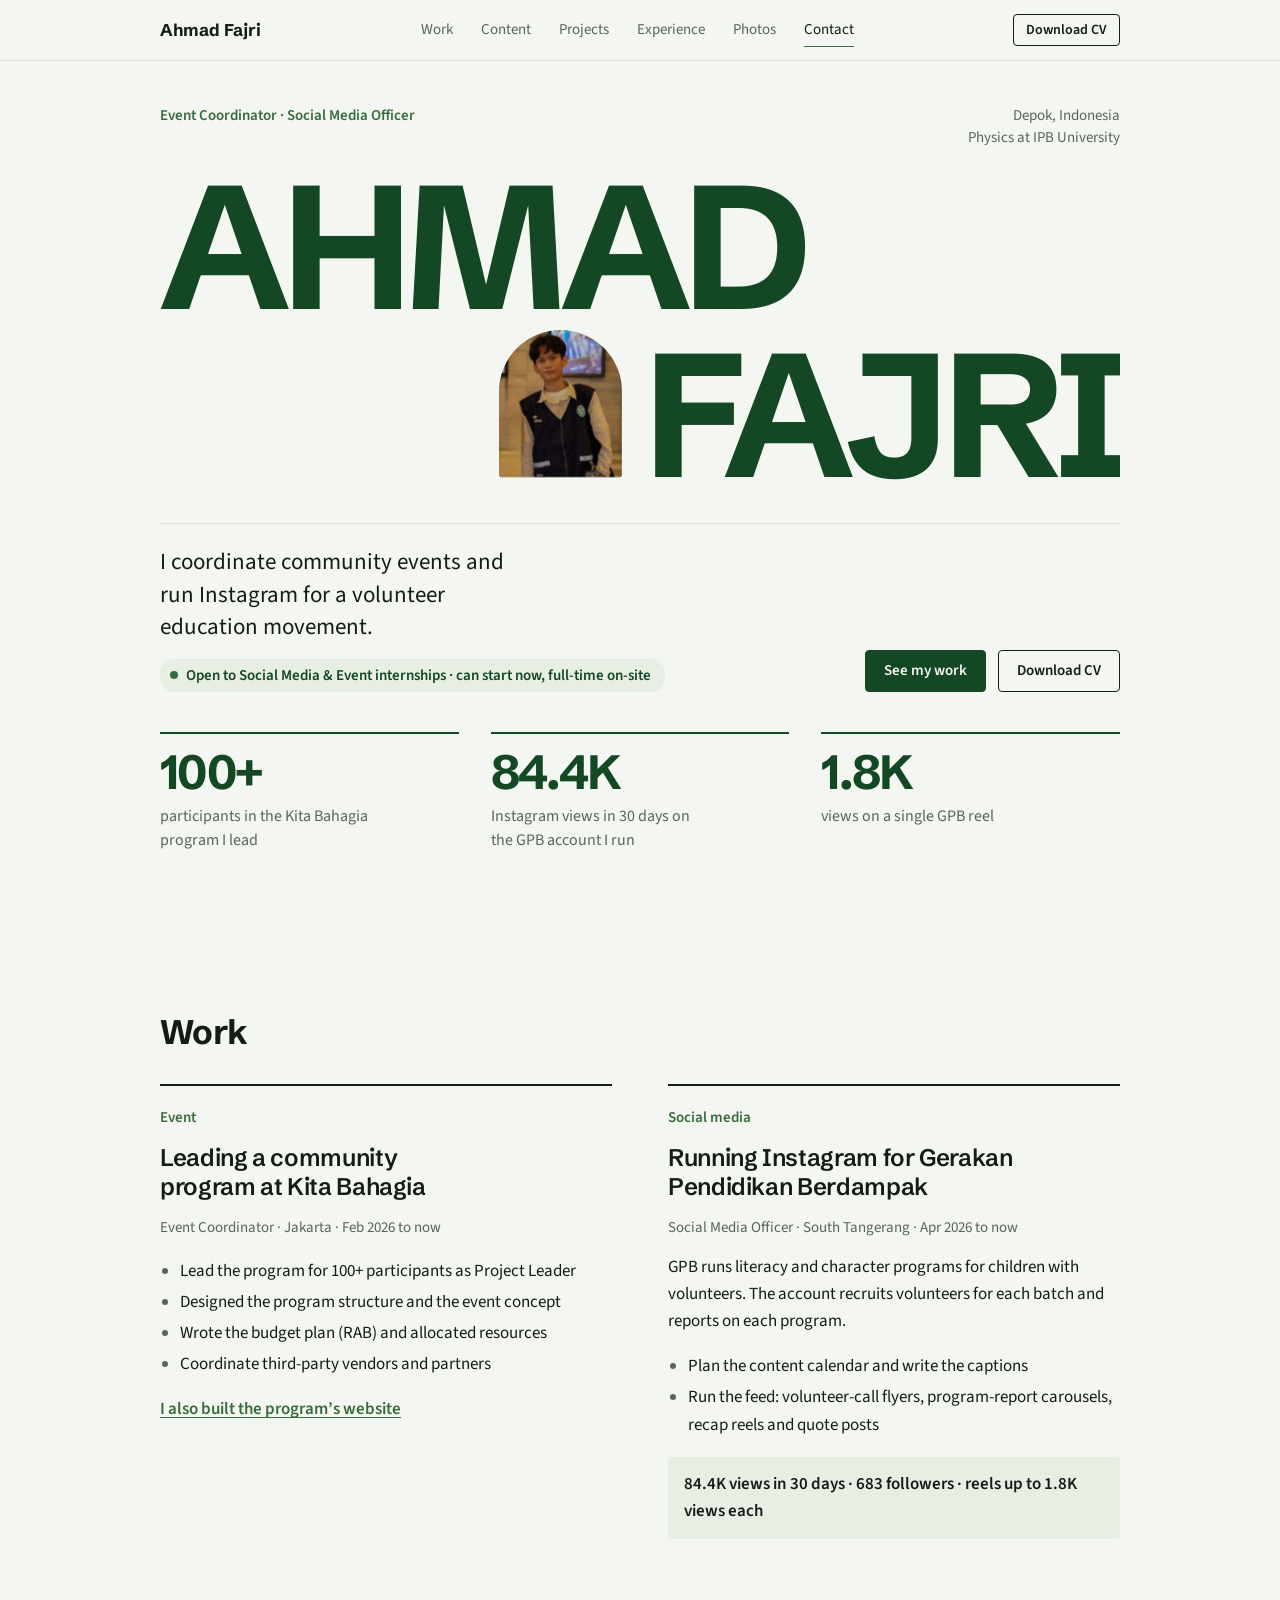
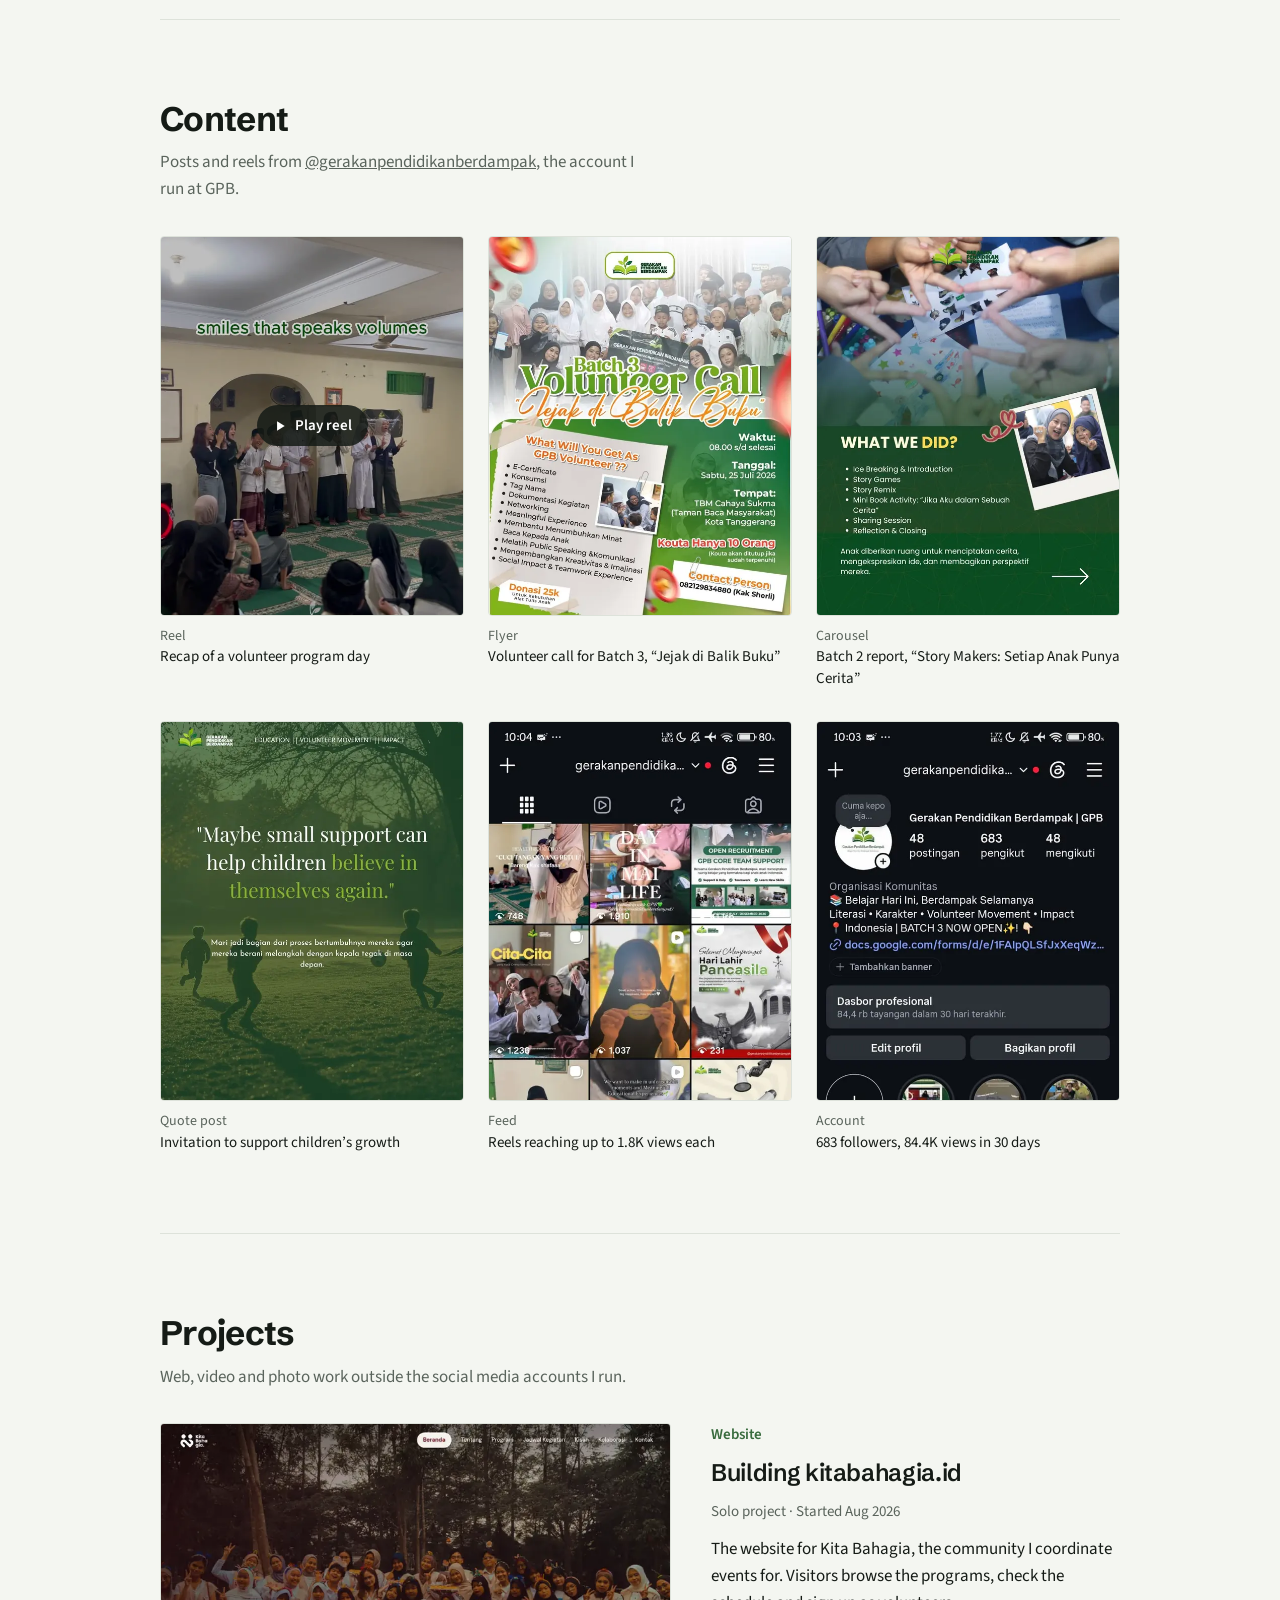
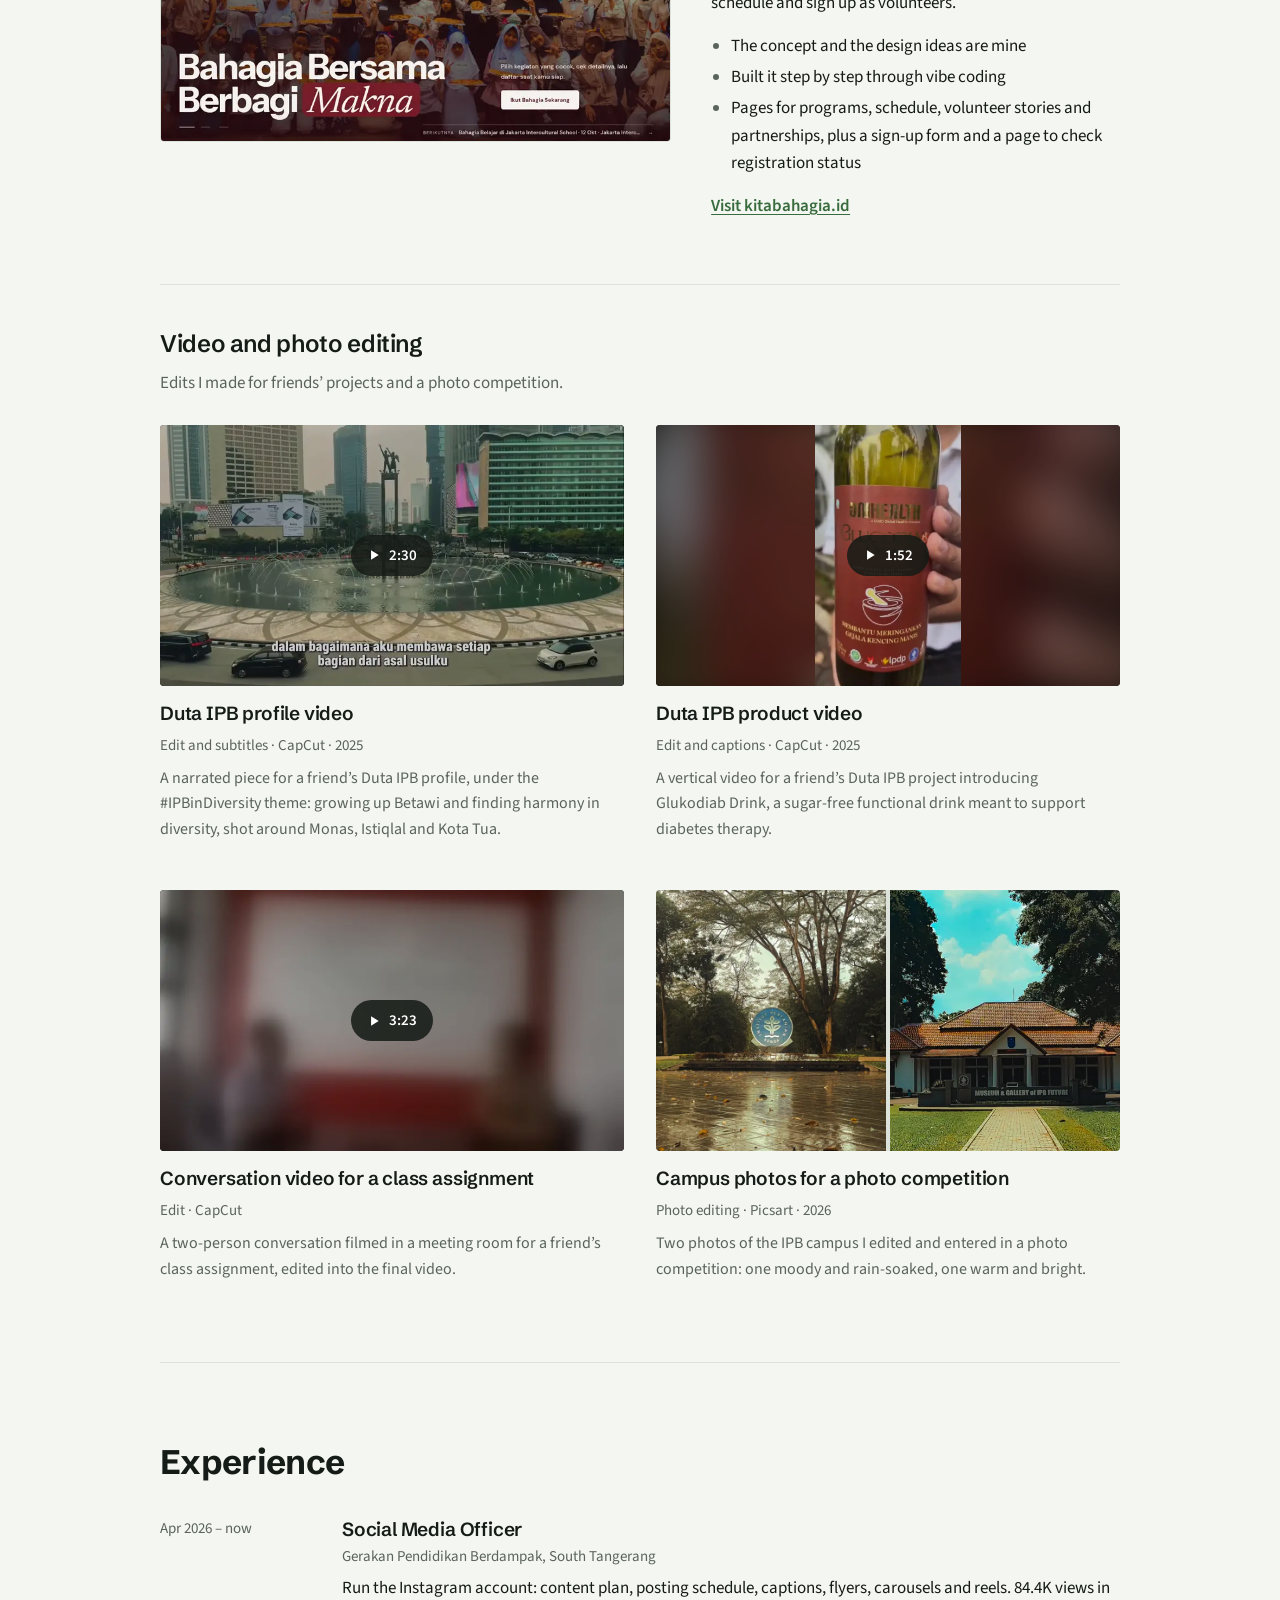
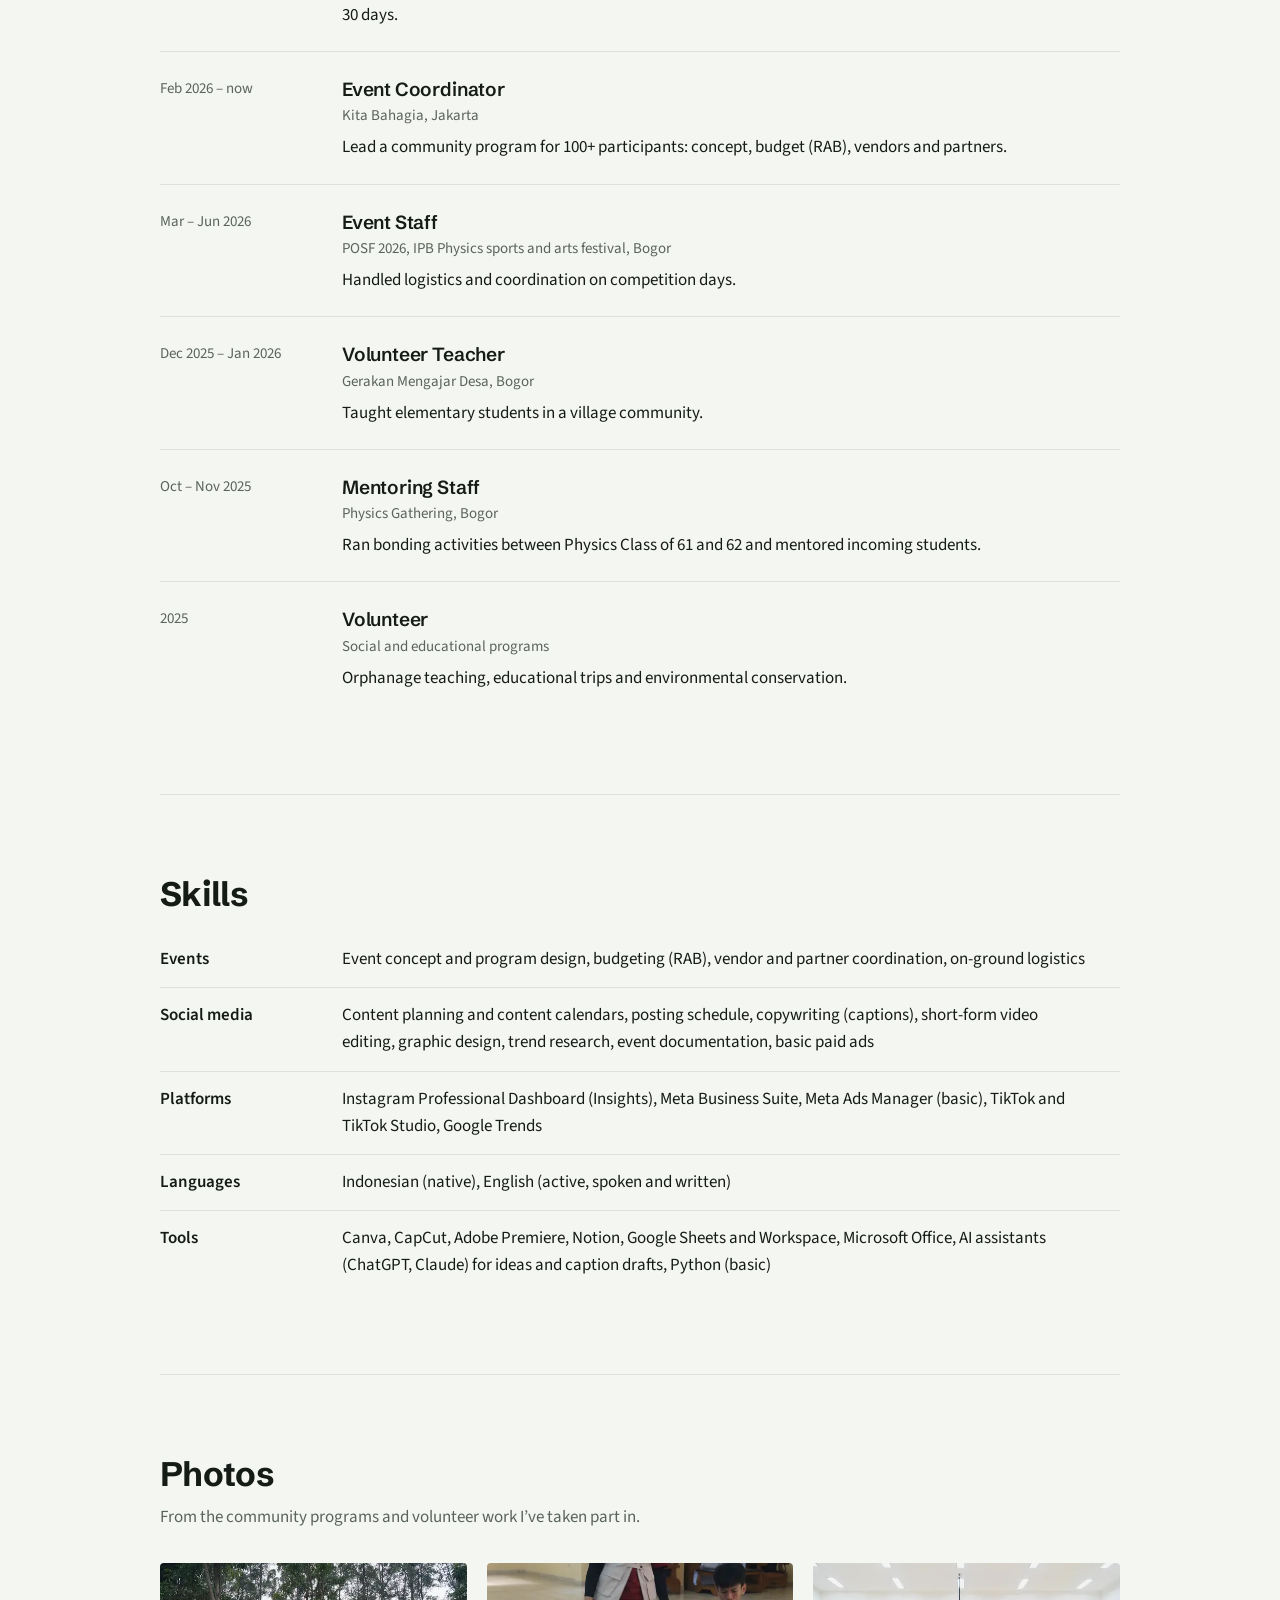
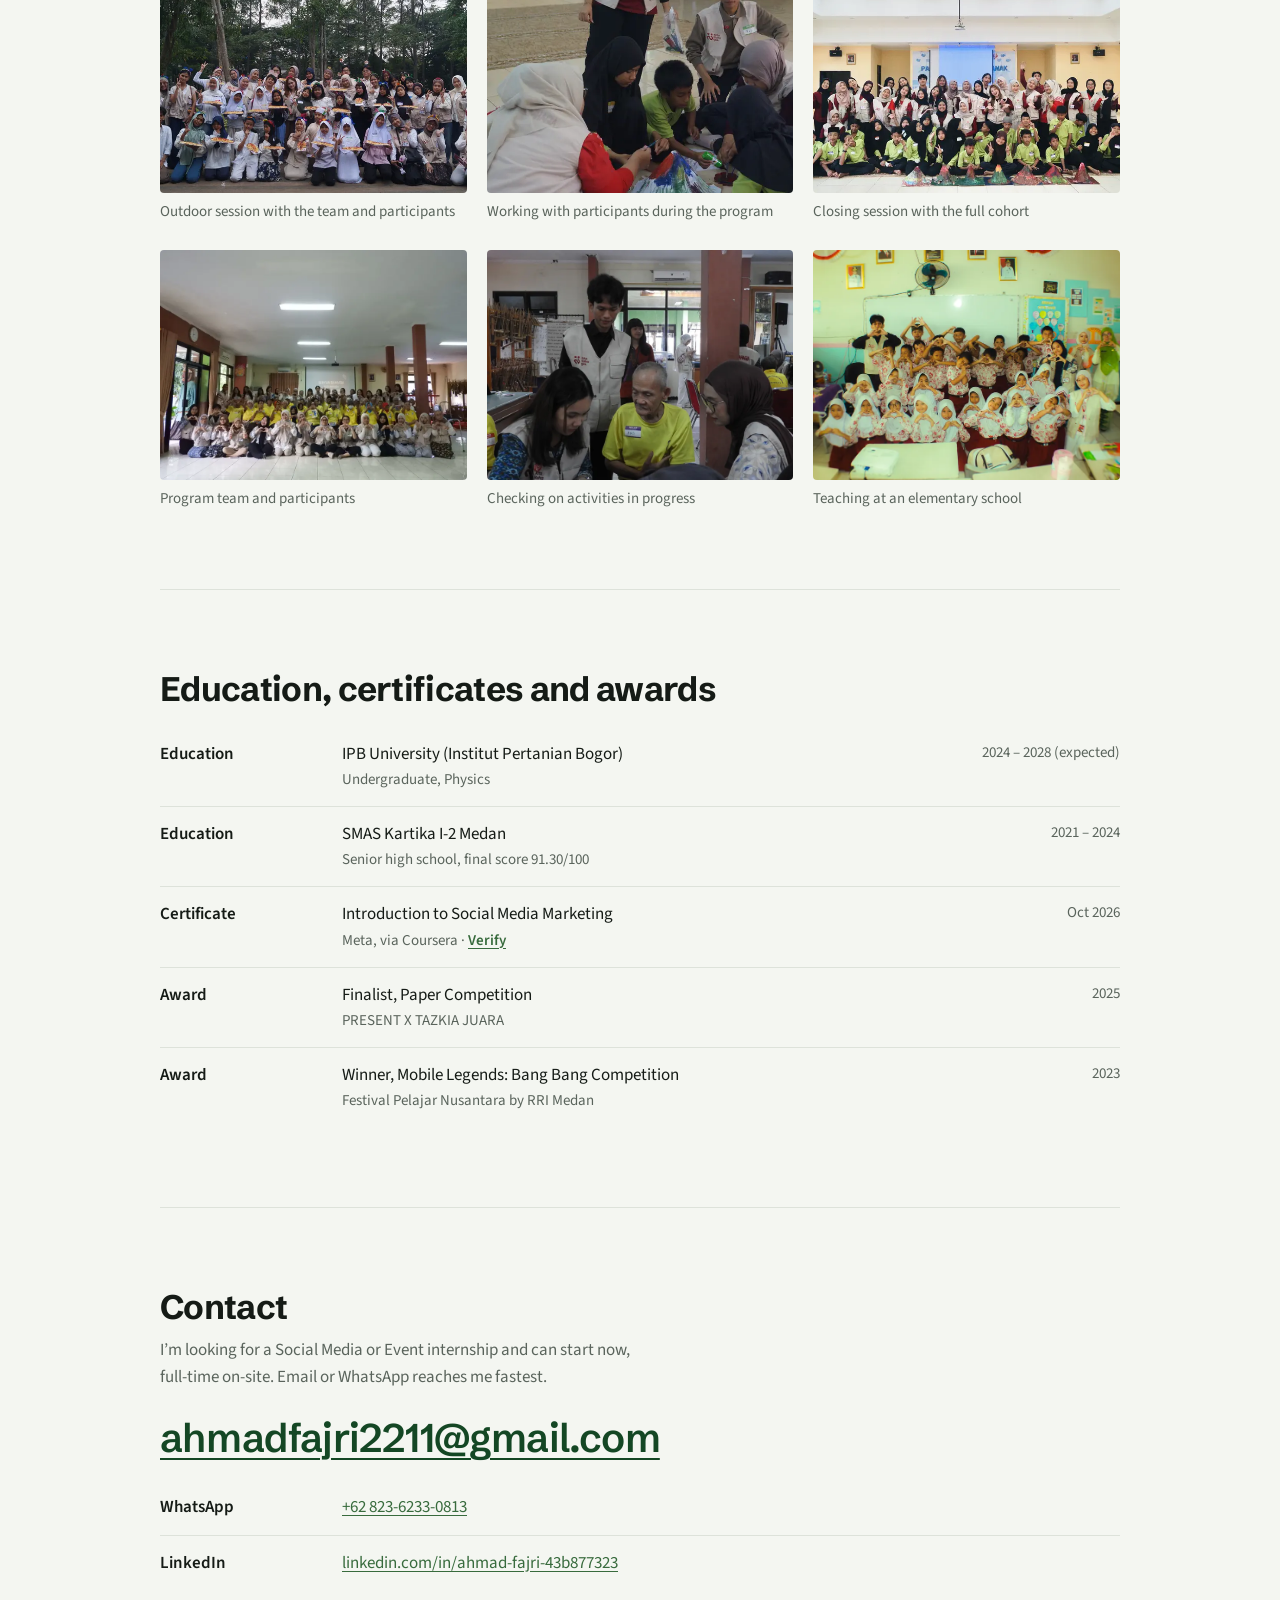
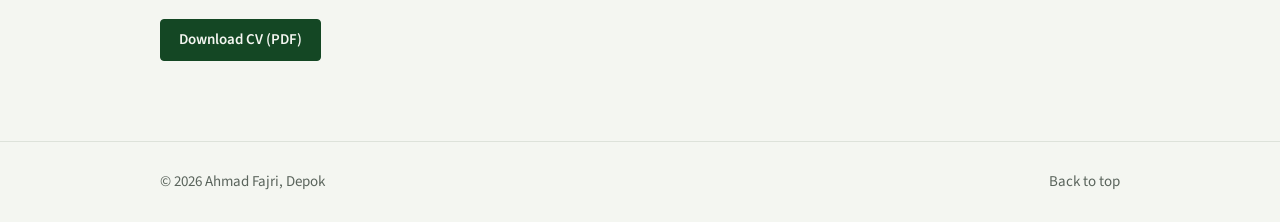
==== commit 975b24dd: "Rework the hero into an editorial lockup and add light motion AHMAD sits left and FAJRI right with a" ====
--- a/index.html
+++ b/index.html
@@ -18,6 +18,7 @@
 <link rel="preconnect" href="https://fonts.googleapis.com" />
 <link rel="preconnect" href="https://fonts.gstatic.com" crossorigin />
 <link href="https://fonts.googleapis.com/css2?family=Schibsted+Grotesk:wght@500;600;700&family=Source+Sans+3:wght@400;600&display=swap" rel="stylesheet" />
+<script>if(matchMedia("(prefers-reduced-motion: no-preference)").matches)document.documentElement.classList.add("motion")</script>
 <style>
   /* Layout: one 1040px column. The hero splits text and photo; every other section stacks. */
   :root{
@@ -81,31 +82,57 @@
   .sec-lead{margin-top:10px;max-width:62ch;color:var(--muted)}
   .sec-body{margin-top:32px}
 
-  /* Hero: the name set very large in forest green, with a round portrait sitting across the two lines. Centred, light ground */
-  .hero{border-top:none;padding-block:40px 48px;text-align:center}
-  @media(min-width:800px){.hero{padding-block:64px 64px}}
+  /* Hero: an editorial lockup. AHMAD sits left, FAJRI right with an arched portrait set in the line, proof underneath */
+  .hero{border-top:none;padding-block:28px 48px}
+  @media(min-width:800px){.hero{padding-block:44px 64px}}
+  .hero-meta{display:flex;justify-content:space-between;align-items:flex-start;gap:16px;font-size:15px;line-height:1.45}
   .hero-roles{font-weight:600;color:var(--leaf)}
-  .name{position:relative;margin:14px auto 0;width:fit-content;max-width:100%}
-  .hero h1{font-size:clamp(64px,19vw,184px);font-weight:700;letter-spacing:-0.045em;line-height:.86;text-transform:uppercase;color:var(--forest)}
-  .hero h1 span{display:block}
-  .portrait{position:absolute;left:50%;top:50%;width:clamp(84px,22vw,190px);aspect-ratio:1;transform:translate(-50%,-50%);border-radius:50%;overflow:hidden;border:6px solid var(--bg);background:var(--line)}
-  .portrait img{width:100%;height:100%;object-fit:cover;object-position:50% 16%}
-  .hero-lead{margin:28px auto 0;max-width:40ch;font-size:20px;line-height:1.45}
-  @media(min-width:640px){.hero-lead{font-size:22px}}
-  .status{display:inline-flex;align-items:flex-start;gap:8px;margin-top:18px;padding:6px 14px 6px 10px;background:var(--leaf-soft);border-radius:14px;font-size:15px;font-weight:600;line-height:1.4;color:var(--forest);text-align:left}
+  .hero-where{text-align:right;color:var(--muted)}
+  .hero-where .sep{display:none}
+  @media(max-width:639px){.hero-meta{flex-direction:column;gap:2px}.hero-where{text-align:left}.hero-where br{display:none}.hero-where .sep{display:inline}}
+  .name{margin-top:24px;font-size:clamp(58px,min(23.5vw,19.5vh),196px);font-weight:700;letter-spacing:-0.05em;line-height:.84;text-transform:uppercase;color:var(--forest)}
+  .name .line{display:block;overflow:hidden;padding-bottom:.04em}
+  .name .line-2{display:flex;justify-content:flex-end;align-items:flex-end;gap:.12em;margin-top:.02em}
+  .arch{flex:none;width:.7em;height:.84em;margin-bottom:.06em;border-radius:1em 1em .06em .06em;overflow:hidden;background:var(--line)}
+  .arch img{width:100%;height:100%;object-fit:cover;object-position:50% 14%}
+  .hero-foot{margin-top:28px;padding-top:22px;border-top:1px solid var(--line);display:grid;gap:22px;align-items:end}
+  @media(min-width:800px){.hero-foot{grid-template-columns:1fr auto;gap:40px}}
+  .hero-lead{max-width:34ch;font-size:20px;line-height:1.4}
+  @media(min-width:640px){.hero-lead{font-size:23px}}
+  .status{display:inline-flex;align-items:flex-start;gap:8px;margin-top:16px;padding:6px 14px 6px 10px;background:var(--leaf-soft);border-radius:14px;font-size:15px;font-weight:600;line-height:1.4;color:var(--forest)}
   .status::before{content:"";flex:none;margin-top:6px;width:8px;height:8px;border-radius:50%;background:var(--leaf)}
-  .hero-sub{margin-top:10px;color:var(--muted)}
-  .hero-ctas{margin-top:24px;display:flex;flex-wrap:wrap;justify-content:center;gap:12px}
+  .hero-ctas{display:flex;flex-wrap:wrap;gap:12px}
   .btn-forest{background:var(--forest);border-color:var(--forest);color:var(--bg)}
   .btn-forest:hover{background:var(--leaf);border-color:var(--leaf)}
 
-  .stats{margin:40px auto 0;max-width:880px;padding-top:24px;border-top:1px solid var(--line);display:grid;grid-template-columns:repeat(3,1fr);gap:12px;text-align:center}
-  @media(min-width:640px){.stats{margin-top:48px;gap:32px}}
-  .stat{display:grid;gap:6px;align-content:start}
-  .stat dd{font-size:14px;line-height:1.4}
-  @media(min-width:640px){.stat dd{font-size:17px;line-height:1.6}}
-  .stat dt{font-family:var(--display);font-size:clamp(26px,7vw,36px);font-weight:700;letter-spacing:-0.03em;line-height:1;color:var(--forest)}
-  .stat dd{margin:0 auto;color:var(--muted);max-width:28ch}
+  .stats{margin-top:32px;display:grid;grid-template-columns:repeat(3,1fr);gap:12px}
+  @media(min-width:640px){.stats{margin-top:40px;gap:32px}}
+  .stat{display:grid;gap:8px;align-content:start;padding-top:14px;border-top:2px solid var(--forest)}
+  .stat dt{font-family:var(--display);font-size:clamp(28px,7.5vw,48px);font-weight:700;letter-spacing:-0.035em;line-height:1;color:var(--forest)}
+  .stat dd{margin:0;color:var(--muted);max-width:26ch;font-size:14px;line-height:1.4}
+  @media(min-width:640px){.stat dd{font-size:16px;line-height:1.5}}
+
+  /* Motion. Only runs when JS is on and the visitor hasn't asked for reduced motion */
+  @media(prefers-reduced-motion:no-preference){
+    .motion .name .word{display:inline-block;animation:rise 1s cubic-bezier(.2,.75,.15,1) both}
+    .motion .name .line-2 .word{animation-delay:.12s}
+    .motion .arch{animation:arch 1.1s cubic-bezier(.65,0,.15,1) .25s both}
+    .motion .arch img{animation:settle 1.6s cubic-bezier(.2,.7,.2,1) .25s both}
+    .motion .hero-meta,.motion .hero-foot,.motion .stats{animation:fade .9s ease-out both}
+    .motion .hero-meta{animation-delay:.05s}
+    .motion .hero-foot{animation-delay:.45s}
+    .motion .stats{animation-delay:.6s}
+    .motion [data-reveal]{opacity:0;transform:translateY(18px);transition:opacity .7s ease-out,transform .7s cubic-bezier(.2,.7,.2,1);transition-delay:var(--d,0s)}
+    .motion [data-reveal].in{opacity:1;transform:none}
+  }
+  @keyframes rise{from{transform:translateY(105%)}to{transform:none}}
+  @keyframes arch{from{clip-path:inset(100% 0 0 0 round 1em 1em 0 0)}to{clip-path:inset(0 0 0 0 round 0)}}
+  @keyframes settle{from{transform:scale(1.25)}to{transform:none}}
+  @keyframes fade{from{opacity:0;transform:translateY(12px)}to{opacity:1;transform:none}}
+
+  /* Header CV button appears once the hero's own buttons have scrolled away */
+  @media(min-width:800px){.header-cta{transition:opacity .3s,transform .3s}
+    .hero-visible .header-cta{opacity:0;transform:translateY(-6px);pointer-events:none}}
 
   /* Work */
   .cases{display:grid;gap:40px}
@@ -250,22 +277,28 @@
 
 <div class="container">
   <section class="hero">
-    <p class="hero-roles">Event Coordinator · Social Media Officer</p>
-    <div class="name">
-      <h1><span>Ahmad</span><span>Fajri</span></h1>
-      <div class="portrait"><img src="img/profile.webp" alt="Portrait of Ahmad Fajri" width="566" height="931" fetchpriority="high" /></div>
+    <div class="hero-meta">
+      <p class="hero-roles">Event Coordinator · Social Media Officer</p>
+      <p class="hero-where">Depok, Indonesia<br /><span class="sep"> · </span>Physics at IPB University</p>
     </div>
-    <p class="hero-lead">I coordinate community events and run Instagram for a volunteer education movement.</p>
-    <p class="status">Open to Social Media &amp; Event internships · can start now, full-time on-site</p>
-    <p class="hero-sub">Physics student at IPB University, based in Depok.</p>
-    <div class="hero-ctas">
-      <a href="#work" class="btn btn-forest">See my work</a>
-      <a href="resume.pdf" download="CV_Ahmad_Fajri.pdf" class="btn btn-line">Download CV</a>
+    <h1 class="name" aria-label="Ahmad Fajri">
+      <span class="line"><span class="word">Ahmad</span></span>
+      <span class="line line-2"><span class="arch"><img src="img/profile.webp" alt="" width="566" height="931" fetchpriority="high" /></span><span class="word">Fajri</span></span>
+    </h1>
+    <div class="hero-foot">
+      <div>
+        <p class="hero-lead">I coordinate community events and run Instagram for a volunteer education movement.</p>
+        <p class="status">Open to Social Media &amp; Event internships · can start now, full-time on-site</p>
+      </div>
+      <div class="hero-ctas">
+        <a href="#work" class="btn btn-forest">See my work</a>
+        <a href="resume.pdf" download="CV_Ahmad_Fajri.pdf" class="btn btn-line">Download CV</a>
+      </div>
     </div>
     <dl class="stats">
-      <div class="stat"><dt>100+</dt><dd>participants in the Kita Bahagia program I lead</dd></div>
-      <div class="stat"><dt>84.4K</dt><dd>Instagram views in 30 days on the GPB account I run</dd></div>
-      <div class="stat"><dt>1.8K</dt><dd>views on a single GPB reel</dd></div>
+      <div class="stat"><dt data-count="100" data-suffix="+">100+</dt><dd>participants in the Kita Bahagia program I lead</dd></div>
+      <div class="stat"><dt data-count="84.4" data-suffix="K">84.4K</dt><dd>Instagram views in 30 days on the GPB account I run</dd></div>
+      <div class="stat"><dt data-count="1.8" data-suffix="K">1.8K</dt><dd>views on a single GPB reel</dd></div>
     </dl>
   </section>
 </div>
@@ -667,6 +700,41 @@
     else if (e.key === "ArrowLeft") prev();
     else if (e.key === "ArrowRight") next();
   });
+
+  // Hide the header CV button while the hero's own buttons are on screen
+  const heroCtas = document.querySelector(".hero-ctas");
+  document.body.classList.add("hero-visible");
+  new IntersectionObserver(([e]) => document.body.classList.toggle("hero-visible", e.isIntersecting)).observe(heroCtas);
+
+  if (document.documentElement.classList.contains("motion")) {
+    // Count the hero numbers up once the intro has played
+    const ease = (t) => 1 - Math.pow(1 - t, 3);
+    document.querySelectorAll("[data-count]").forEach((el) => {
+      const end = parseFloat(el.dataset.count), dec = el.dataset.count.includes(".") ? 1 : 0, suf = el.dataset.suffix || "";
+      el.textContent = (0).toFixed(dec) + suf;
+      setTimeout(() => {
+        const t0 = performance.now();
+        const tick = (now) => {
+          const t = Math.min((now - t0) / 1400, 1);
+          el.textContent = (end * ease(t)).toFixed(dec) + suf;
+          if (t < 1) requestAnimationFrame(tick);
+        };
+        requestAnimationFrame(tick);
+      }, 700);
+    });
+
+    // Fade sections in as they scroll into view, staggered within each group
+    const revealables = document.querySelectorAll("main .sec-title, main .sec-lead, .case, .sample, .project, .clips-head, .clip, .job, main .row, .g-item, .contact-lead, .contact .btn");
+    revealables.forEach((el) => {
+      const i = [...el.parentElement.children].indexOf(el);
+      el.style.setProperty("--d", (i % 4) * 0.08 + "s");
+      el.setAttribute("data-reveal", "");
+    });
+    const io = new IntersectionObserver((entries) => entries.forEach((e) => {
+      if (e.isIntersecting) { e.target.classList.add("in"); io.unobserve(e.target); }
+    }), { rootMargin: "0px 0px -8% 0px" });
+    revealables.forEach((el) => io.observe(el));
+  }
 </script>
 
 </body>
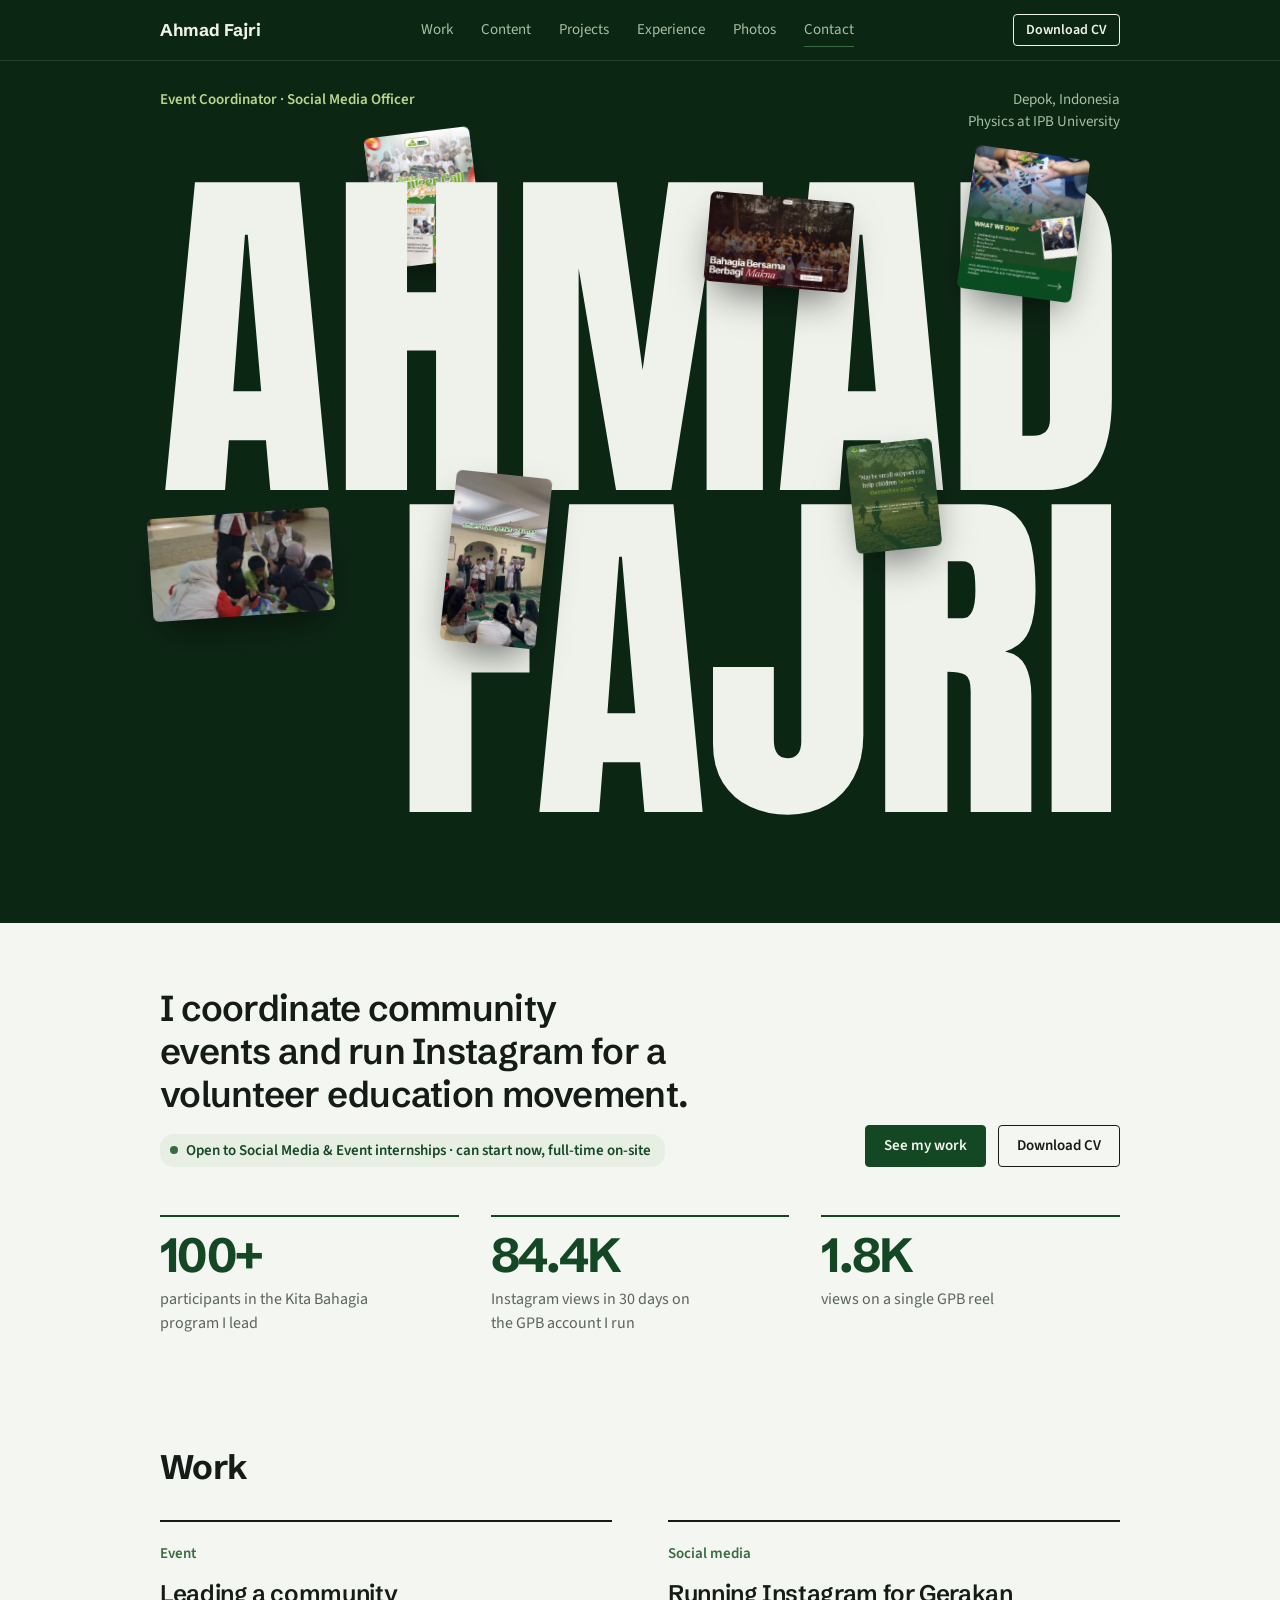
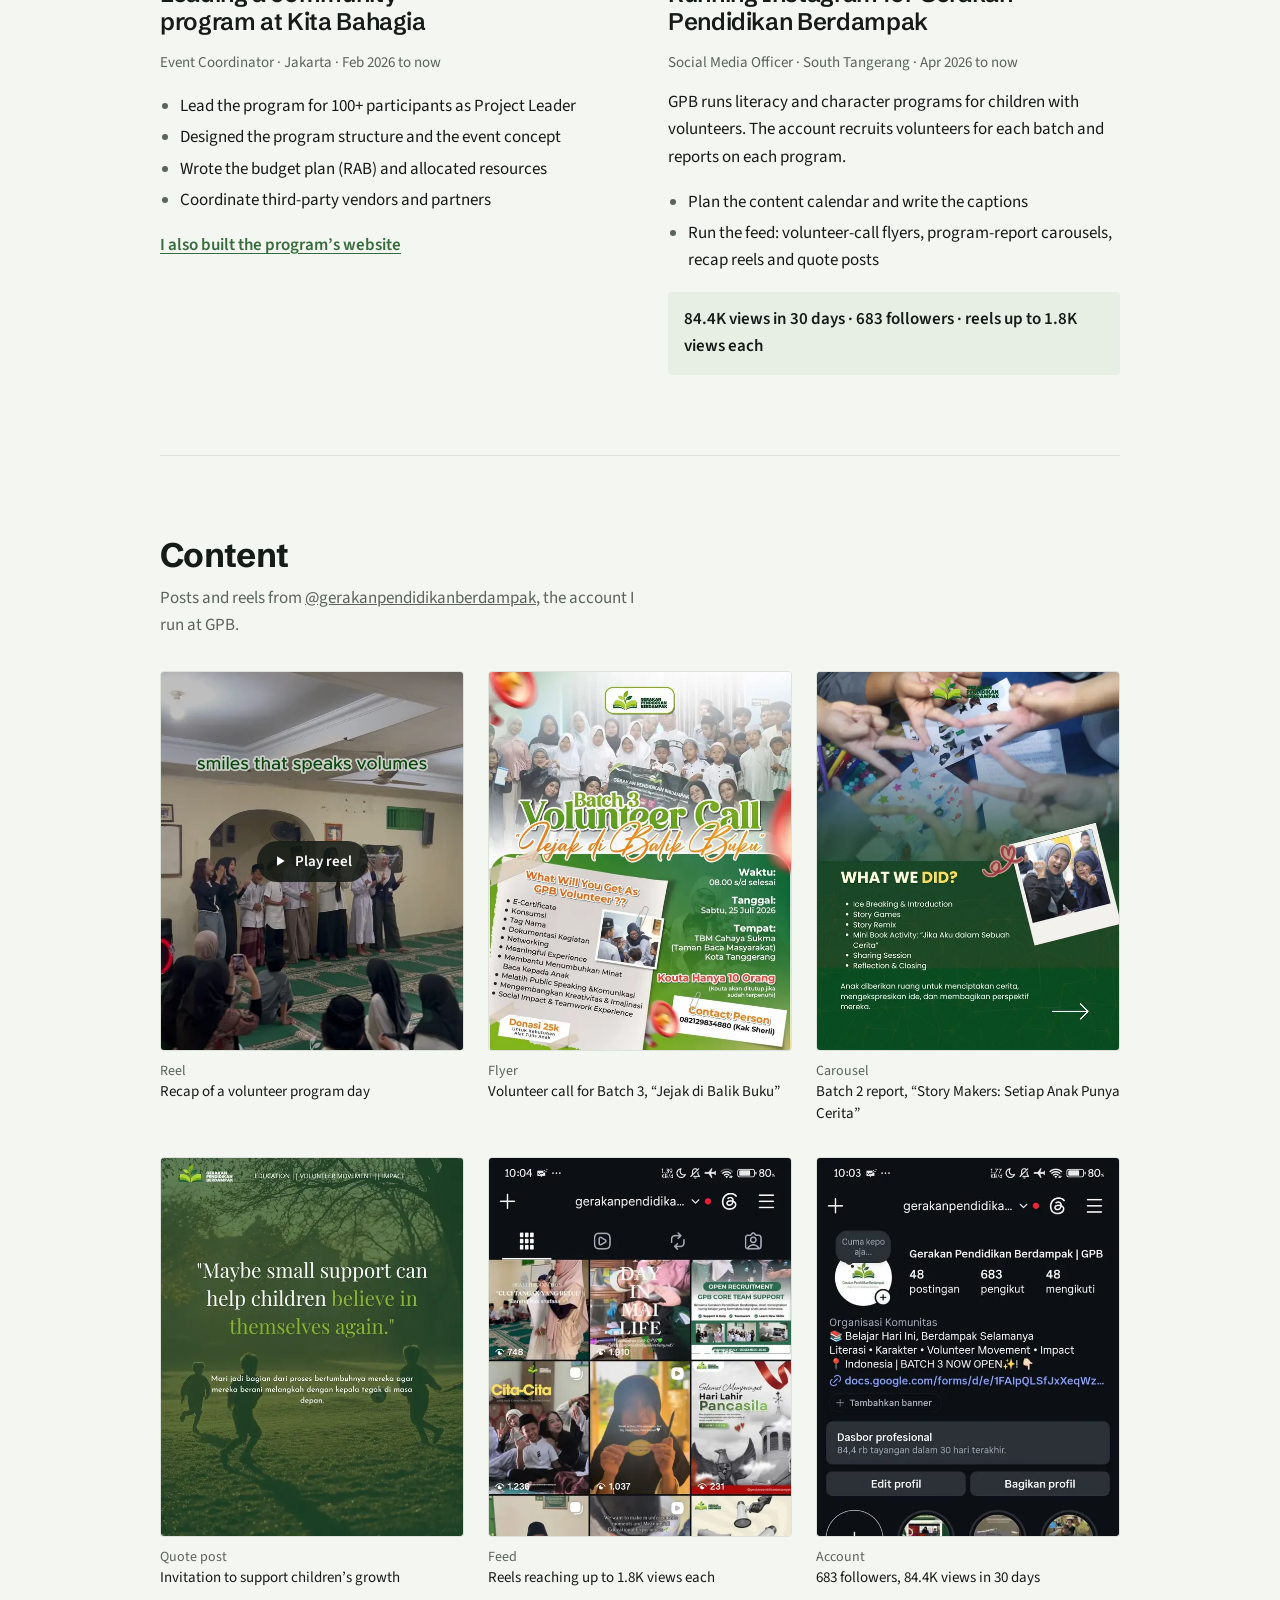
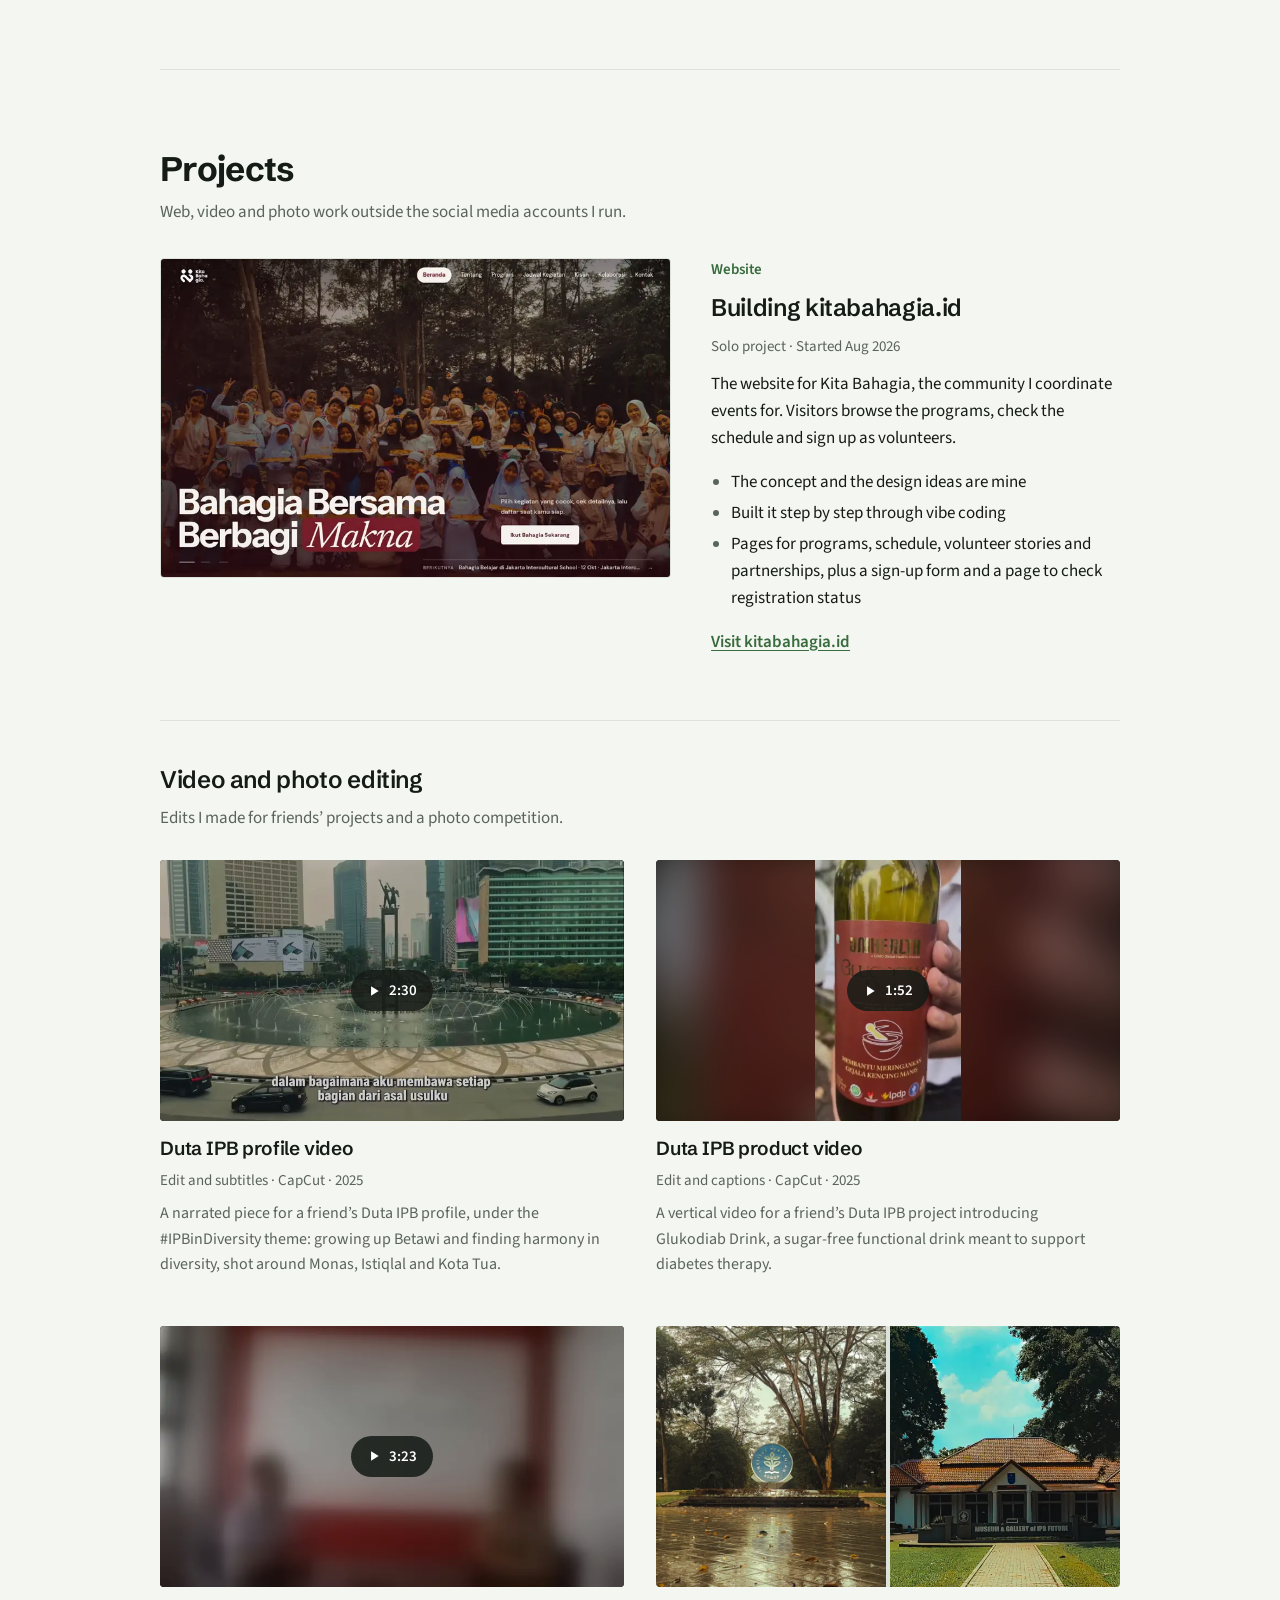
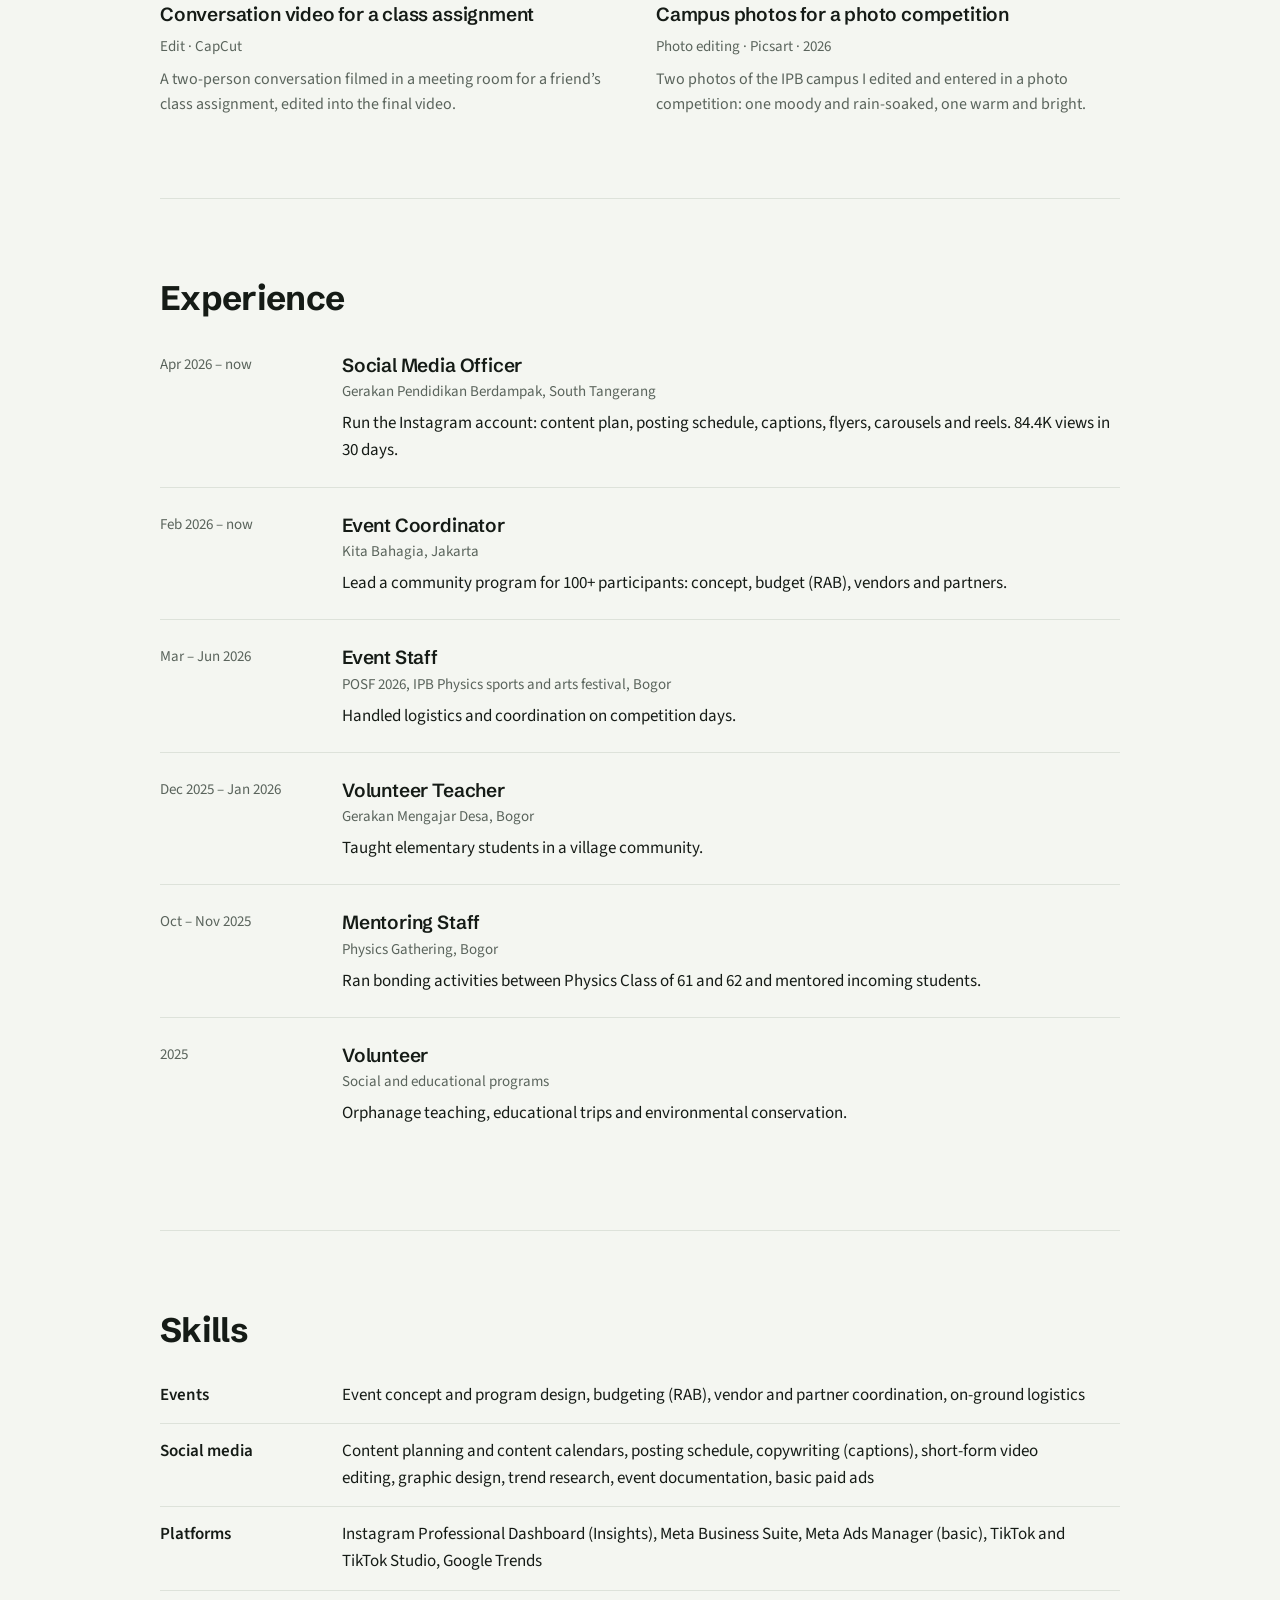
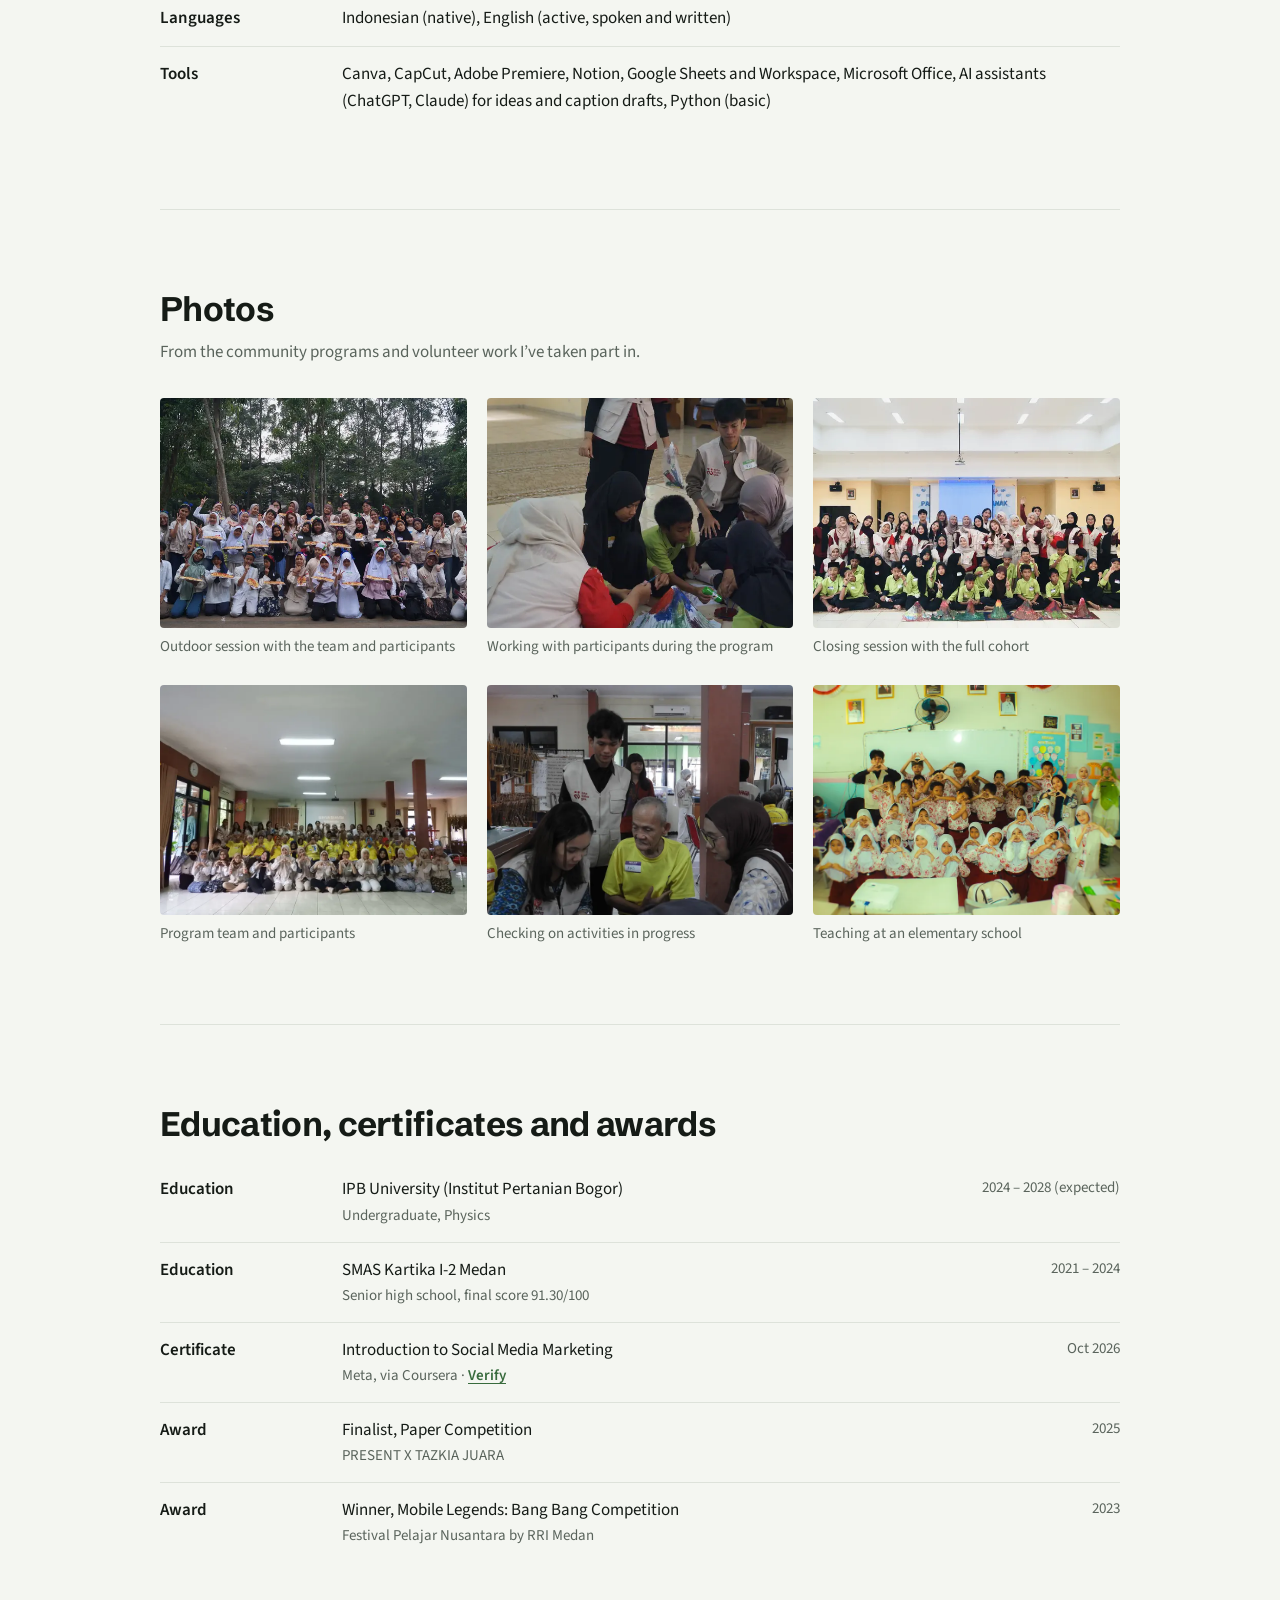
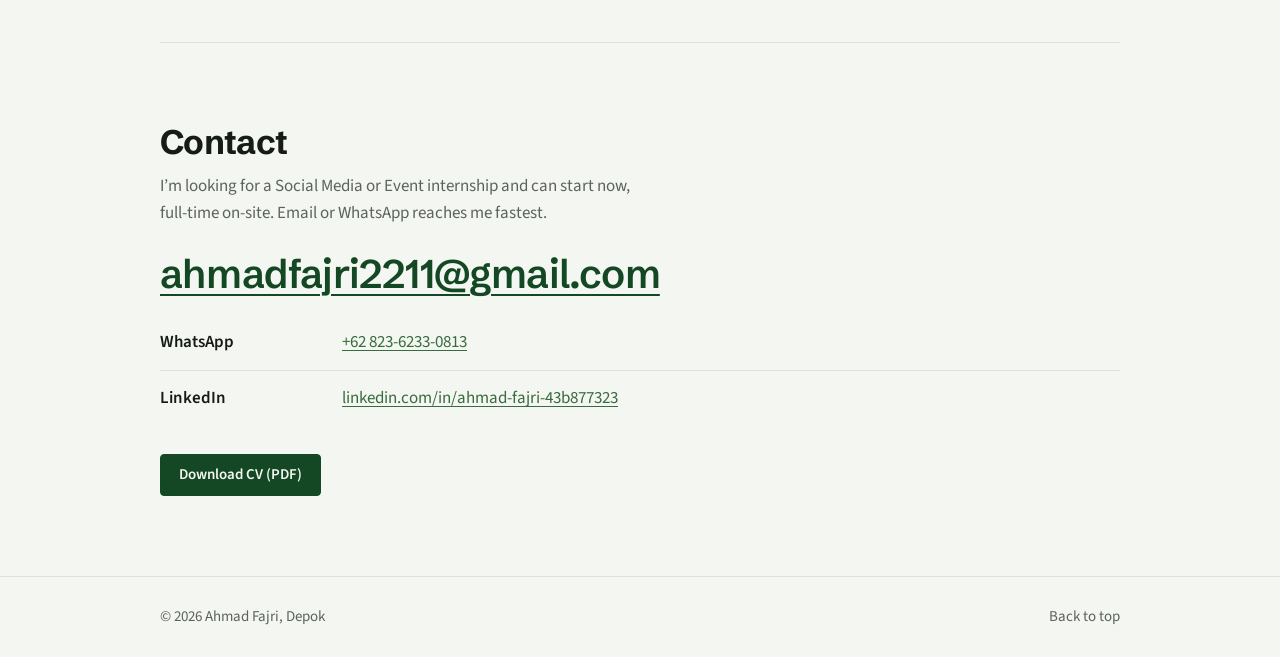
==== commit 5e94dda1: "Make the hero the name alone, with real work woven through it The hero is now a deep forest panel wi" ====
--- a/index.html
+++ b/index.html
@@ -7,17 +7,18 @@
 <meta name="description" content="Ahmad Fajri coordinates community events and runs Instagram for Gerakan Pendidikan Berdampak. Physics student at IPB University, looking for a Social Media or Event internship." />
 <meta property="og:title" content="Ahmad Fajri, Social Media and Event" />
 <meta property="og:description" content="Event Coordinator at Kita Bahagia (100+ participants) and Social Media Officer at GPB (84.4K Instagram views in 30 days). Looking for a Social Media or Event internship." />
-<meta property="og:image" content="https://ahmadfajriportfolio.vercel.app/img/og-2.jpg" />
+<meta property="og:image" content="https://ahmadfajriportfolio.vercel.app/img/og-3.jpg" />
 <meta property="og:image:width" content="1200" />
 <meta property="og:image:height" content="630" />
-<meta property="og:image:alt" content="Ahmad Fajri, Event Coordinator and Social Media Officer" />
+<meta property="og:image:alt" content="Ahmad Fajri in large letters, with his social media posts and event photos around the name" />
+<meta name="theme-color" content="#0c2614" />
 <meta property="og:url" content="https://ahmadfajriportfolio.vercel.app/" />
 <meta property="og:type" content="website" />
 <meta name="twitter:card" content="summary_large_image" />
 <link rel="icon" href="favicon.svg" type="image/svg+xml" />
 <link rel="preconnect" href="https://fonts.googleapis.com" />
 <link rel="preconnect" href="https://fonts.gstatic.com" crossorigin />
-<link href="https://fonts.googleapis.com/css2?family=Schibsted+Grotesk:wght@500;600;700&family=Source+Sans+3:wght@400;600&display=swap" rel="stylesheet" />
+<link href="https://fonts.googleapis.com/css2?family=Anton&family=Schibsted+Grotesk:wght@500;600;700&family=Source+Sans+3:wght@400;600&display=swap" rel="stylesheet" />
 <script>if(matchMedia("(prefers-reduced-motion: no-preference)").matches)document.documentElement.classList.add("motion")</script>
 <style>
   /* Layout: one 1040px column. The hero splits text and photo; every other section stacks. */
@@ -82,57 +83,70 @@
   .sec-lead{margin-top:10px;max-width:62ch;color:var(--muted)}
   .sec-body{margin-top:32px}
 
-  /* Hero: an editorial lockup. AHMAD sits left, FAJRI right with an arched portrait set in the line, proof underneath */
-  .hero{border-top:none;padding-block:28px 48px}
-  @media(min-width:800px){.hero{padding-block:44px 64px}}
-  .hero-meta{display:flex;justify-content:space-between;align-items:flex-start;gap:16px;font-size:15px;line-height:1.45}
-  .hero-roles{font-weight:600;color:var(--leaf)}
-  .hero-where{text-align:right;color:var(--muted)}
+  /* Hero: the name alone on deep forest, with pieces of real work woven through it (some behind the letters, some in front) */
+  :root{--deep:#0c2614;--cream:#eef2ea;--sage-text:#a9bfa3;--lime-text:#b9d58a;--cond:Anton,Impact,"Arial Narrow",sans-serif}
+  .hero{border-top:none;padding:0;background:var(--deep);color:var(--cream);overflow:hidden}
+  .hero-wrap{max-width:1040px;margin:0 auto;padding:24px 20px 40px;min-height:calc(100svh - 60px);display:flex;flex-direction:column}
+  @media(min-width:640px){.hero-wrap{padding:28px 40px 56px}}
+  .hero-meta{display:flex;justify-content:space-between;gap:16px;font-size:15px;line-height:1.45;position:relative;z-index:3}
+  .hero-roles{font-weight:600;color:var(--lime-text)}
+  .hero-where{text-align:right;color:var(--sage-text)}
   .hero-where .sep{display:none}
   @media(max-width:639px){.hero-meta{flex-direction:column;gap:2px}.hero-where{text-align:left}.hero-where br{display:none}.hero-where .sep{display:inline}}
-  .name{margin-top:24px;font-size:clamp(58px,min(23.5vw,19.5vh),196px);font-weight:700;letter-spacing:-0.05em;line-height:.84;text-transform:uppercase;color:var(--forest)}
-  .name .line{display:block;overflow:hidden;padding-bottom:.04em}
-  .name .line-2{display:flex;justify-content:flex-end;align-items:flex-end;gap:.12em;margin-top:.02em}
-  .arch{flex:none;width:.7em;height:.84em;margin-bottom:.06em;border-radius:1em 1em .06em .06em;overflow:hidden;background:var(--line)}
-  .arch img{width:100%;height:100%;object-fit:cover;object-position:50% 14%}
-  .hero-foot{margin-top:28px;padding-top:22px;border-top:1px solid var(--line);display:grid;gap:22px;align-items:end}
-  @media(min-width:800px){.hero-foot{grid-template-columns:1fr auto;gap:40px}}
-  .hero-lead{max-width:34ch;font-size:20px;line-height:1.4}
-  @media(min-width:640px){.hero-lead{font-size:23px}}
-  .status{display:inline-flex;align-items:flex-start;gap:8px;margin-top:16px;padding:6px 14px 6px 10px;background:var(--leaf-soft);border-radius:14px;font-size:15px;font-weight:600;line-height:1.4;color:var(--forest)}
+  .name{position:relative;margin:auto 0;padding-block:5vh;font:400 clamp(92px,min(29vw,40vh),358px)/.9 var(--cond);letter-spacing:-.005em;text-transform:uppercase;color:var(--cream)}
+  .name .line{display:block;position:relative;z-index:1;overflow:hidden}
+  .name .line-2{text-align:right}
+  .name-art{position:absolute;inset:5vh 0}
+  .piece{position:absolute;border-radius:6px;overflow:hidden;box-shadow:0 18px 40px -12px rgba(0,0,0,.6);transform:rotate(var(--r))}
+  .piece img{width:100%;height:100%;object-fit:cover}
+  .piece.back{z-index:0}.piece.front{z-index:2}
+  .p1{left:22%;top:-7%;width:11%;aspect-ratio:4/5;--r:-7deg}
+  .p2{left:57%;top:3%;width:15%;aspect-ratio:16/10;--r:5deg}
+  .p3{left:-1%;top:52%;width:19%;aspect-ratio:16/9;--r:-4deg}
+  .p4{left:30%;top:46%;width:10%;aspect-ratio:9/16;--r:6deg}
+  .p5{left:84%;top:-4%;width:12%;aspect-ratio:4/5;--r:8deg}
+  .p6{left:72%;top:41%;width:9%;aspect-ratio:4/5;--r:-6deg}
+  @media(max-width:639px){.p2,.p4,.p6{display:none}.p1{width:17%;left:20%}.p3{width:30%;top:60%}.p5{width:20%;left:78%;top:-10%}.hero-wrap{min-height:calc(86svh - 60px)}}
+
+  /* Intro: what I do, availability, proof and the two actions, straight after the hero */
+  .intro{border-top:none;padding-block:44px 8px}
+  @media(min-width:640px){.intro{padding-block:64px 16px}}
+  .intro-top{display:grid;gap:22px;align-items:end}
+  @media(min-width:800px){.intro-top{grid-template-columns:1fr auto;gap:40px}}
+  .hero-lead{max-width:30ch;font:600 clamp(24px,3.2vw,36px)/1.2 var(--display);letter-spacing:-.02em;text-wrap:balance}
+  .status{display:inline-flex;align-items:flex-start;gap:8px;margin-top:18px;padding:6px 14px 6px 10px;background:var(--leaf-soft);border-radius:14px;font-size:15px;font-weight:600;line-height:1.4;color:var(--forest)}
   .status::before{content:"";flex:none;margin-top:6px;width:8px;height:8px;border-radius:50%;background:var(--leaf)}
   .hero-ctas{display:flex;flex-wrap:wrap;gap:12px}
   .btn-forest{background:var(--forest);border-color:var(--forest);color:var(--bg)}
   .btn-forest:hover{background:var(--leaf);border-color:var(--leaf)}
-
-  .stats{margin-top:32px;display:grid;grid-template-columns:repeat(3,1fr);gap:12px}
-  @media(min-width:640px){.stats{margin-top:40px;gap:32px}}
+  .stats{margin-top:36px;display:grid;grid-template-columns:repeat(3,1fr);gap:12px}
+  @media(min-width:640px){.stats{margin-top:48px;gap:32px}}
   .stat{display:grid;gap:8px;align-content:start;padding-top:14px;border-top:2px solid var(--forest)}
   .stat dt{font-family:var(--display);font-size:clamp(28px,7.5vw,48px);font-weight:700;letter-spacing:-0.035em;line-height:1;color:var(--forest)}
   .stat dd{margin:0;color:var(--muted);max-width:26ch;font-size:14px;line-height:1.4}
   @media(min-width:640px){.stat dd{font-size:16px;line-height:1.5}}
 
+  /* Header turns deep forest while the hero is on screen */
+  header{transition:background-color .3s,border-color .3s,color .3s}
+  .on-hero header{background:var(--deep);border-color:rgba(238,242,234,.12);color:var(--cream)}
+  .on-hero .nav-links a{color:var(--sage-text)}
+  .on-hero .nav-links a:hover{color:var(--cream)}
+  .on-hero .header-cta{border-color:var(--cream);color:var(--cream)}
+  .on-hero .header-cta:hover{background:var(--cream);color:var(--deep)}
+  .on-hero .menu-toggle{color:var(--cream)}
+
   /* Motion. Only runs when JS is on and the visitor hasn't asked for reduced motion */
   @media(prefers-reduced-motion:no-preference){
     .motion .name .word{display:inline-block;animation:rise 1s cubic-bezier(.2,.75,.15,1) both}
     .motion .name .line-2 .word{animation-delay:.12s}
-    .motion .arch{animation:arch 1.1s cubic-bezier(.65,0,.15,1) .25s both}
-    .motion .arch img{animation:settle 1.6s cubic-bezier(.2,.7,.2,1) .25s both}
-    .motion .hero-meta,.motion .hero-foot,.motion .stats{animation:fade .9s ease-out both}
-    .motion .hero-meta{animation-delay:.05s}
-    .motion .hero-foot{animation-delay:.45s}
-    .motion .stats{animation-delay:.6s}
+    .motion .piece{animation:drop 1.1s cubic-bezier(.2,.8,.2,1) both;animation-delay:calc(.35s + var(--i) * .09s)}
+    .motion .hero-meta{animation:fade .9s ease-out .2s both}
     .motion [data-reveal]{opacity:0;transform:translateY(18px);transition:opacity .7s ease-out,transform .7s cubic-bezier(.2,.7,.2,1);transition-delay:var(--d,0s)}
     .motion [data-reveal].in{opacity:1;transform:none}
   }
-  @keyframes rise{from{transform:translateY(105%)}to{transform:none}}
-  @keyframes arch{from{clip-path:inset(100% 0 0 0 round 1em 1em 0 0)}to{clip-path:inset(0 0 0 0 round 0)}}
-  @keyframes settle{from{transform:scale(1.25)}to{transform:none}}
+  @keyframes rise{from{transform:translateY(100%)}to{transform:none}}
+  @keyframes drop{from{opacity:0;transform:translateY(60px) rotate(0) scale(.85)}to{opacity:1;transform:rotate(var(--r))}}
   @keyframes fade{from{opacity:0;transform:translateY(12px)}to{opacity:1;transform:none}}
-
-  /* Header CV button appears once the hero's own buttons have scrolled away */
-  @media(min-width:800px){.header-cta{transition:opacity .3s,transform .3s}
-    .hero-visible .header-cta{opacity:0;transform:translateY(-6px);pointer-events:none}}
 
   /* Work */
   .cases{display:grid;gap:40px}
@@ -275,17 +289,30 @@
   </nav>
 </header>
 
-<div class="container">
-  <section class="hero">
+<section class="hero">
+  <div class="hero-wrap">
     <div class="hero-meta">
       <p class="hero-roles">Event Coordinator · Social Media Officer</p>
       <p class="hero-where">Depok, Indonesia<br /><span class="sep"> · </span>Physics at IPB University</p>
     </div>
     <h1 class="name" aria-label="Ahmad Fajri">
+      <span class="name-art" aria-hidden="true">
+        <span class="piece back p1" style="--i:0" data-speed="0.1"><img src="img/content/volunteer-call-thumb.webp" alt="" /></span>
+        <span class="piece front p2" style="--i:1" data-speed="0.18"><img src="img/projects/kitabahagia-web-thumb.webp" alt="" /></span>
+        <span class="piece front p3" style="--i:2" data-speed="0.06"><img src="img/gallery/dsc04231-thumb.webp" alt="" /></span>
+        <span class="piece front p4" style="--i:3" data-speed="0.22"><img src="img/content/recap-reel-poster.webp" alt="" /></span>
+        <span class="piece front p5" style="--i:4" data-speed="0.12"><img src="img/content/batch2-report-thumb.webp" alt="" /></span>
+        <span class="piece front p6" style="--i:5" data-speed="0.16"><img src="img/content/soft-news-thumb.webp" alt="" /></span>
+      </span>
       <span class="line"><span class="word">Ahmad</span></span>
-      <span class="line line-2"><span class="arch"><img src="img/profile.webp" alt="" width="566" height="931" fetchpriority="high" /></span><span class="word">Fajri</span></span>
+      <span class="line line-2"><span class="word">Fajri</span></span>
     </h1>
-    <div class="hero-foot">
+  </div>
+</section>
+
+<div class="container">
+  <section class="intro">
+    <div class="intro-top">
       <div>
         <p class="hero-lead">I coordinate community events and run Instagram for a volunteer education movement.</p>
         <p class="status">Open to Social Media &amp; Event internships · can start now, full-time on-site</p>
@@ -701,30 +728,46 @@
     else if (e.key === "ArrowRight") next();
   });
 
-  // Hide the header CV button while the hero's own buttons are on screen
-  const heroCtas = document.querySelector(".hero-ctas");
-  document.body.classList.add("hero-visible");
-  new IntersectionObserver(([e]) => document.body.classList.toggle("hero-visible", e.isIntersecting)).observe(heroCtas);
+  // Dark header while the hero is under it
+  document.body.classList.add("on-hero");
+  new IntersectionObserver(([e]) => document.body.classList.toggle("on-hero", e.isIntersecting), { rootMargin: "-60px 0px 0px 0px", threshold: 0 })
+    .observe(document.querySelector(".hero"));
 
   if (document.documentElement.classList.contains("motion")) {
-    // Count the hero numbers up once the intro has played
+    // Count the stats up the first time they scroll into view
     const ease = (t) => 1 - Math.pow(1 - t, 3);
+    const countIO = new IntersectionObserver((entries) => entries.forEach((e) => {
+      if (!e.isIntersecting) return;
+      countIO.unobserve(e.target);
+      const el = e.target, end = parseFloat(el.dataset.count), dec = el.dataset.count.includes(".") ? 1 : 0, suf = el.dataset.suffix || "";
+      const t0 = performance.now();
+      const tick = (now) => {
+        const t = Math.min((now - t0) / 1400, 1);
+        el.textContent = (end * ease(t)).toFixed(dec) + suf;
+        if (t < 1) requestAnimationFrame(tick);
+      };
+      requestAnimationFrame(tick);
+    }), { rootMargin: "0px 0px -10% 0px" });
     document.querySelectorAll("[data-count]").forEach((el) => {
-      const end = parseFloat(el.dataset.count), dec = el.dataset.count.includes(".") ? 1 : 0, suf = el.dataset.suffix || "";
-      el.textContent = (0).toFixed(dec) + suf;
-      setTimeout(() => {
-        const t0 = performance.now();
-        const tick = (now) => {
-          const t = Math.min((now - t0) / 1400, 1);
-          el.textContent = (end * ease(t)).toFixed(dec) + suf;
-          if (t < 1) requestAnimationFrame(tick);
-        };
-        requestAnimationFrame(tick);
-      }, 700);
+      el.textContent = (0).toFixed(el.dataset.count.includes(".") ? 1 : 0) + (el.dataset.suffix || "");
+      countIO.observe(el);
     });
 
+    // The work pieces in the hero drift at different speeds as the page scrolls
+    const pieces = [...document.querySelectorAll(".piece[data-speed]")];
+    let ticking = false;
+    addEventListener("scroll", () => {
+      if (ticking) return;
+      ticking = true;
+      requestAnimationFrame(() => {
+        const y = Math.min(scrollY, innerHeight);
+        pieces.forEach((p) => (p.style.translate = `0 ${-y * p.dataset.speed}px`));
+        ticking = false;
+      });
+    }, { passive: true });
+
     // Fade sections in as they scroll into view, staggered within each group
-    const revealables = document.querySelectorAll("main .sec-title, main .sec-lead, .case, .sample, .project, .clips-head, .clip, .job, main .row, .g-item, .contact-lead, .contact .btn");
+    const revealables = document.querySelectorAll(".intro-top > *, .stat, main .sec-title, main .sec-lead, .case, .sample, .project, .clips-head, .clip, .job, main .row, .g-item, .contact-lead, .contact .btn");
     revealables.forEach((el) => {
       const i = [...el.parentElement.children].indexOf(el);
       el.style.setProperty("--d", (i % 4) * 0.08 + "s");
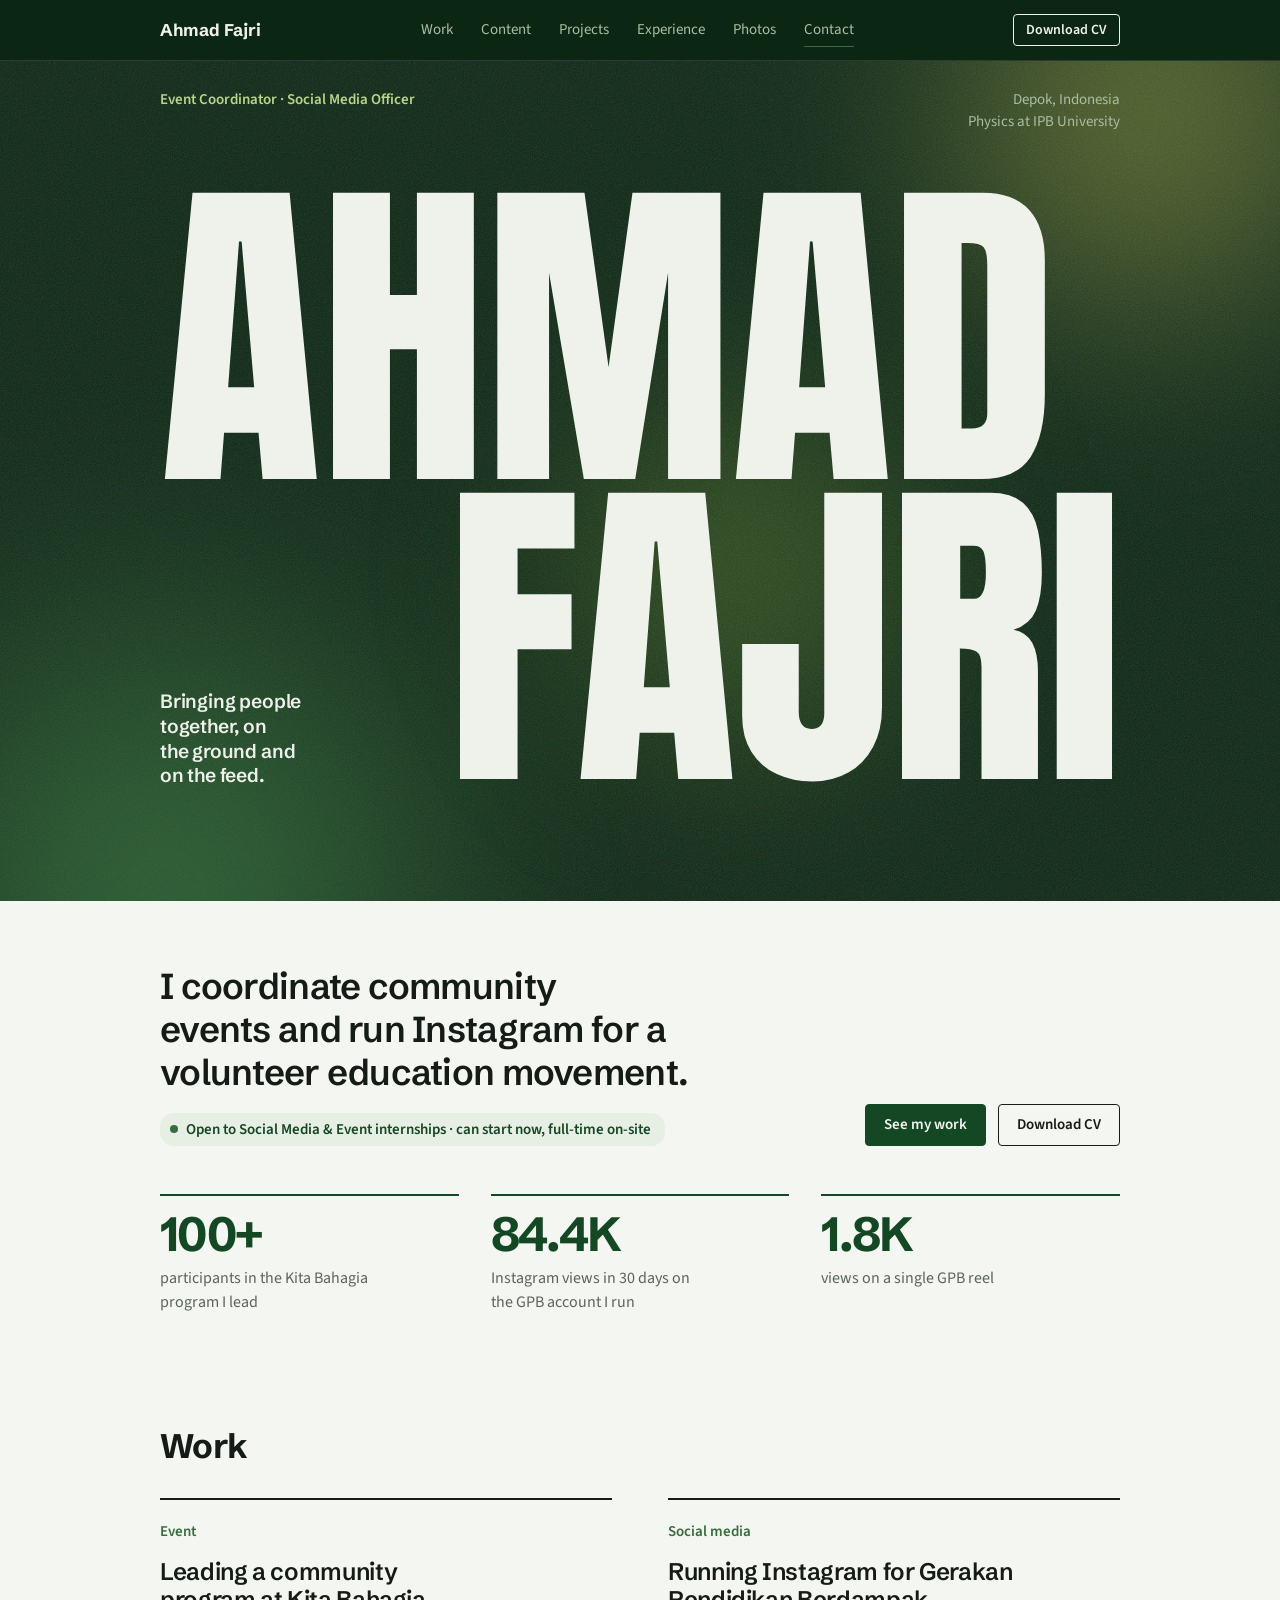
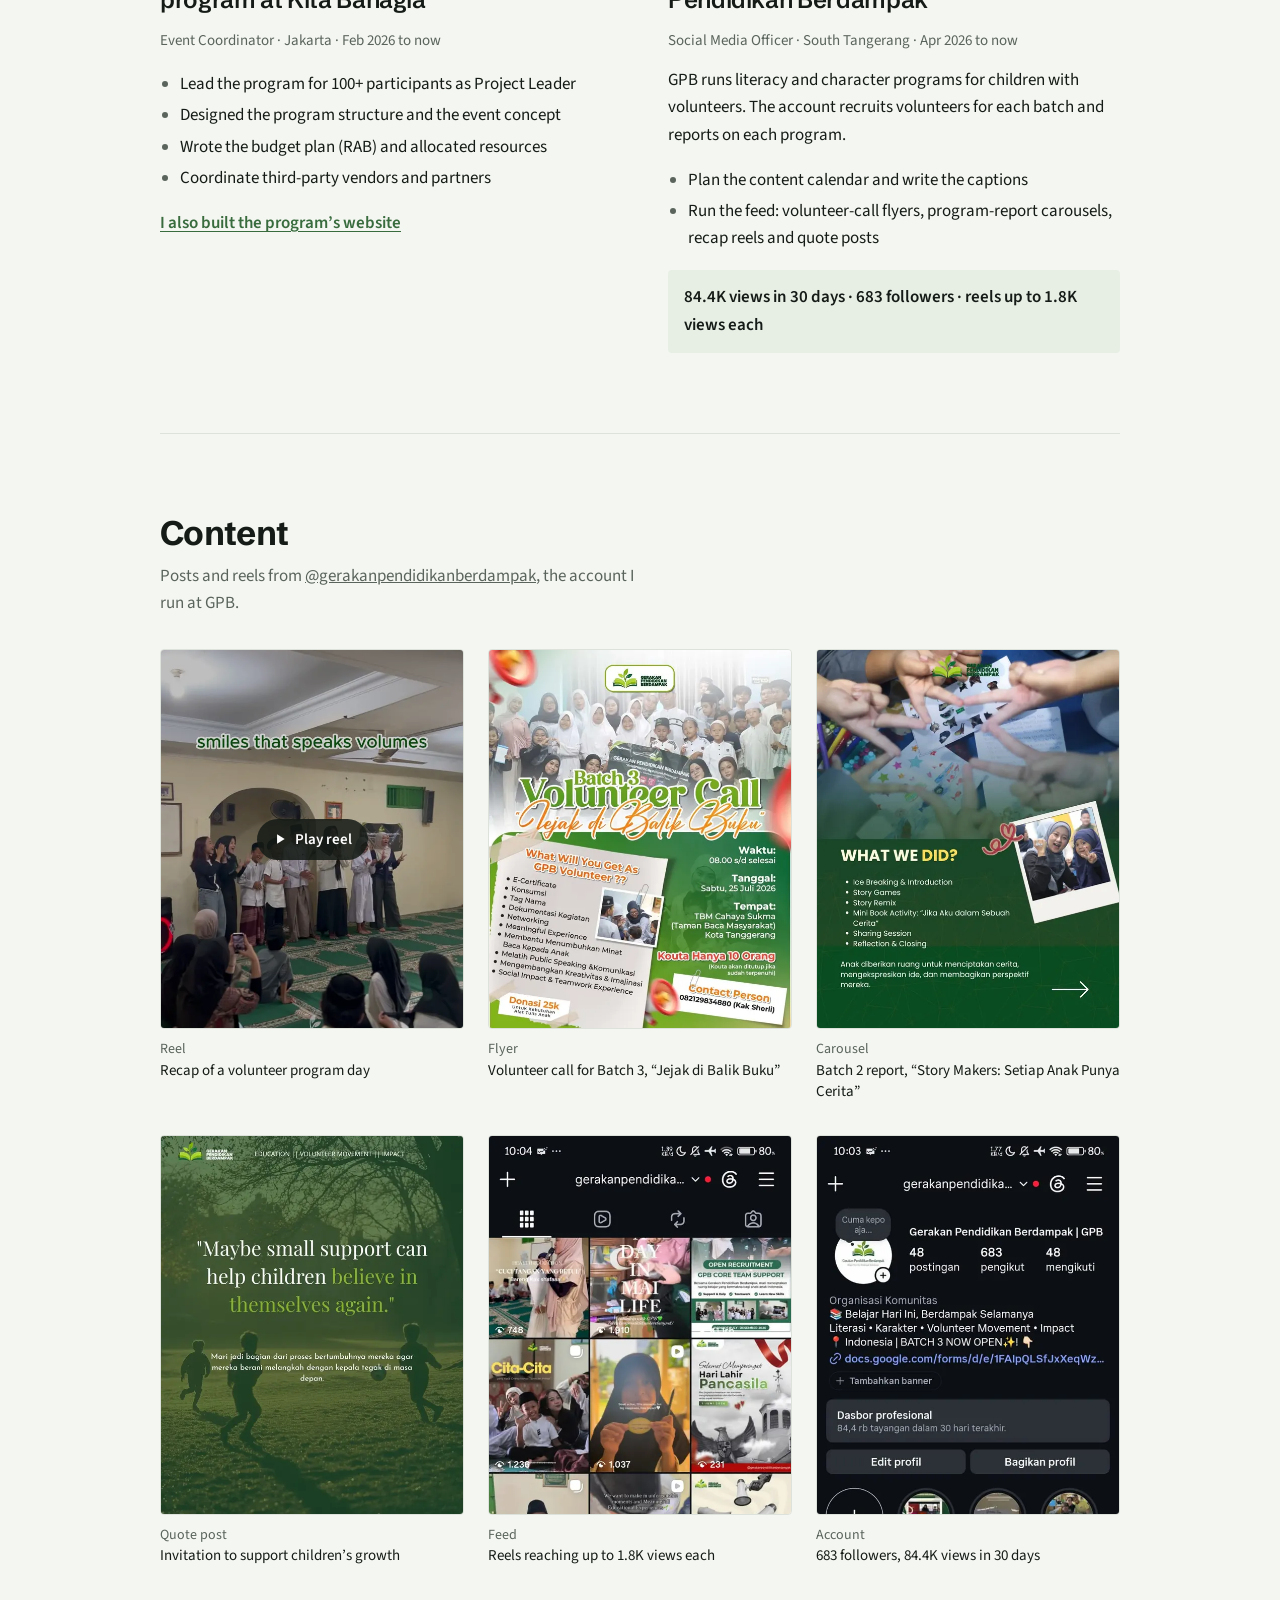
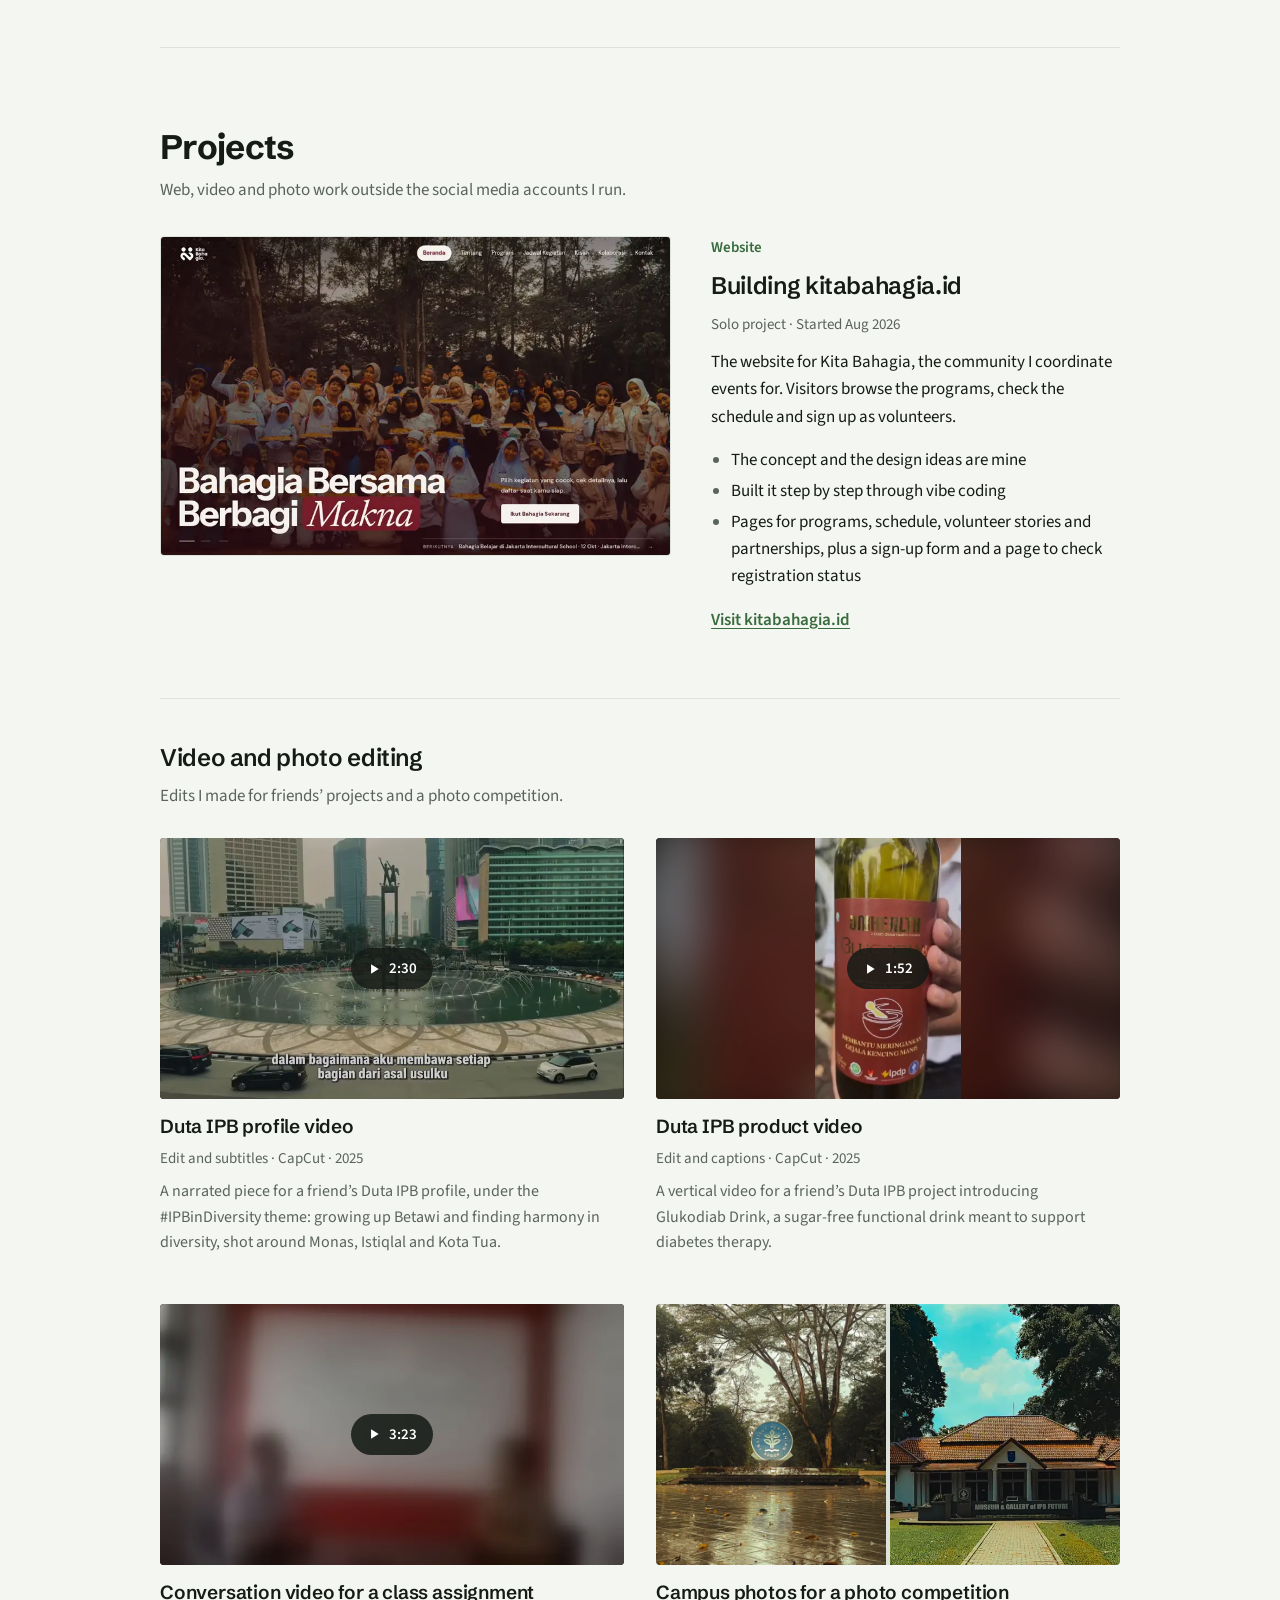
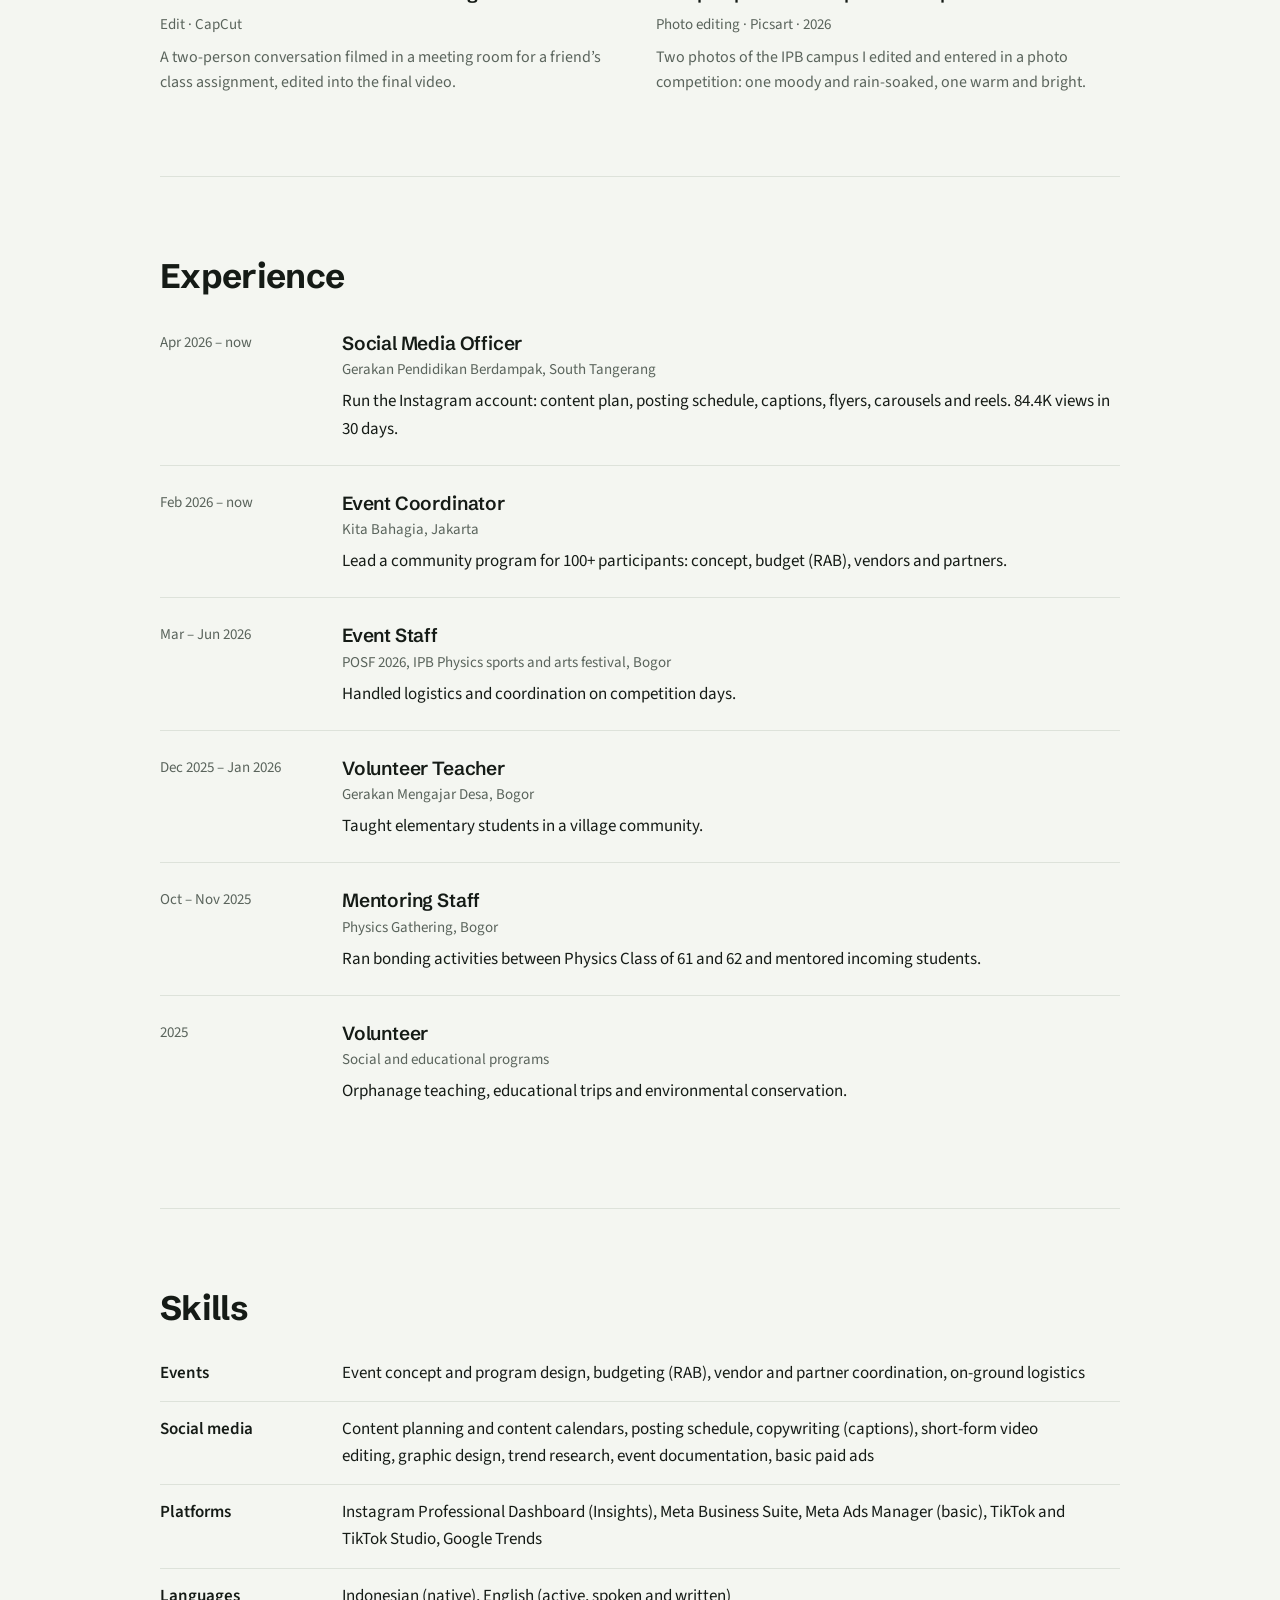
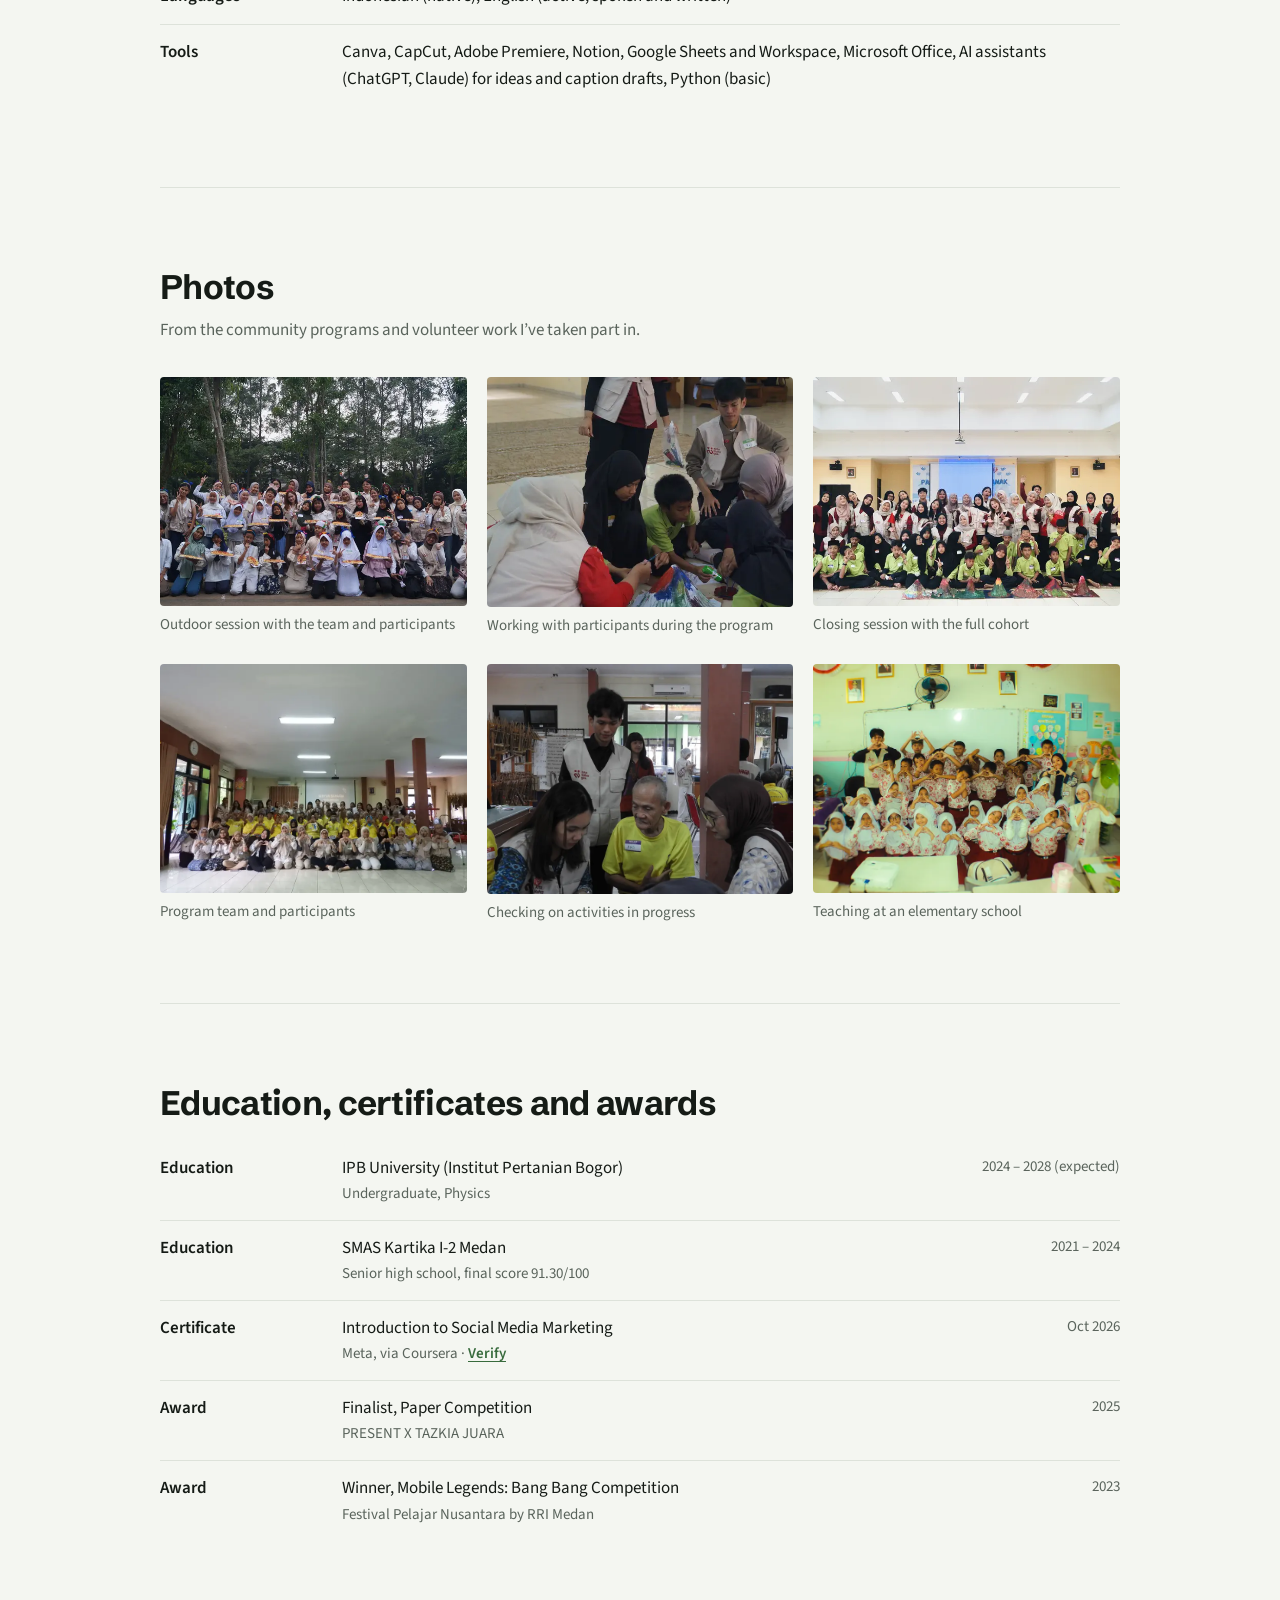
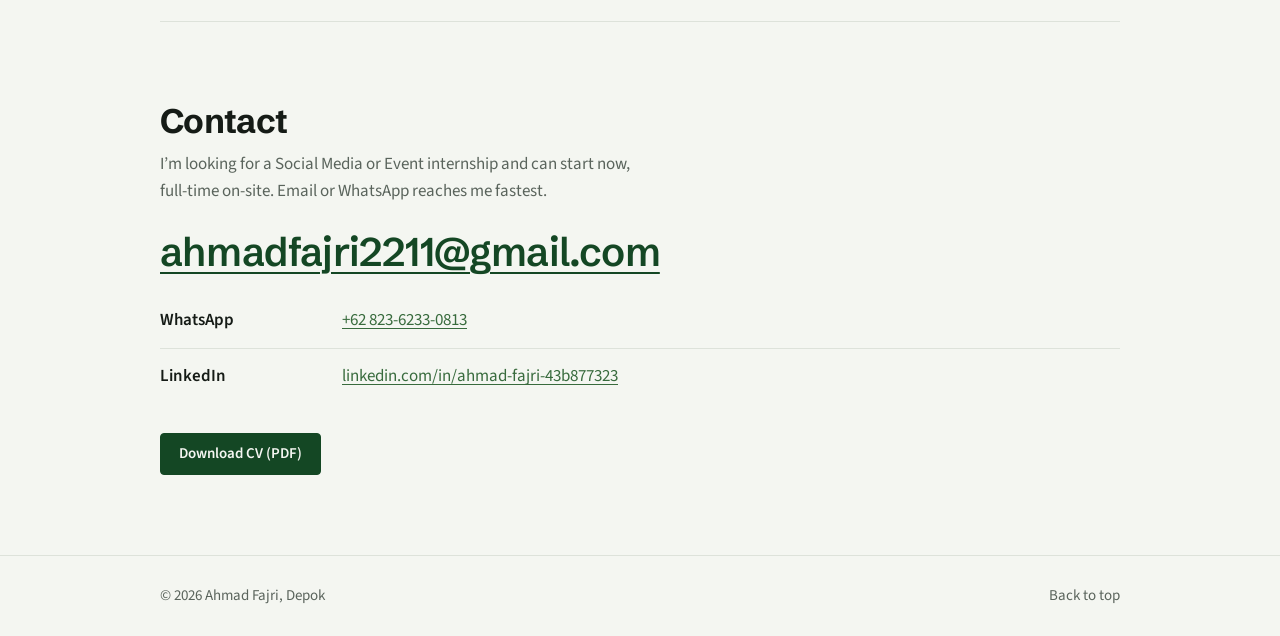
==== commit 4e91a2d0: "Light the hero with slow ambient glows instead of work pieces The work pieces come out of the hero. " ====
--- a/index.html
+++ b/index.html
@@ -10,7 +10,7 @@
 <meta property="og:image" content="https://ahmadfajriportfolio.vercel.app/img/og-3.jpg" />
 <meta property="og:image:width" content="1200" />
 <meta property="og:image:height" content="630" />
-<meta property="og:image:alt" content="Ahmad Fajri in large letters, with his social media posts and event photos around the name" />
+<meta property="og:image:alt" content="Ahmad Fajri in large letters on a deep green background with soft light" />
 <meta name="theme-color" content="#0c2614" />
 <meta property="og:url" content="https://ahmadfajriportfolio.vercel.app/" />
 <meta property="og:type" content="website" />
@@ -83,30 +83,30 @@
   .sec-lead{margin-top:10px;max-width:62ch;color:var(--muted)}
   .sec-body{margin-top:32px}
 
-  /* Hero: the name alone on deep forest, with pieces of real work woven through it (some behind the letters, some in front) */
+  /* Hero: the name on a deep forest ground lit by slow ambient glows, with one line on what I do */
   :root{--deep:#0c2614;--cream:#eef2ea;--sage-text:#a9bfa3;--lime-text:#b9d58a;--cond:Anton,Impact,"Arial Narrow",sans-serif}
-  .hero{border-top:none;padding:0;background:var(--deep);color:var(--cream);overflow:hidden}
-  .hero-wrap{max-width:1040px;margin:0 auto;padding:24px 20px 40px;min-height:calc(100svh - 60px);display:flex;flex-direction:column}
+  .hero{position:relative;isolation:isolate;border-top:none;padding:0;background:var(--deep);color:var(--cream);overflow:hidden}
+  .hero-wrap{position:relative;max-width:1040px;margin:0 auto;padding:24px 20px 40px;min-height:calc(100svh - 60px);display:flex;flex-direction:column}
   @media(min-width:640px){.hero-wrap{padding:28px 40px 56px}}
   .hero-meta{display:flex;justify-content:space-between;gap:16px;font-size:15px;line-height:1.45;position:relative;z-index:3}
   .hero-roles{font-weight:600;color:var(--lime-text)}
   .hero-where{text-align:right;color:var(--sage-text)}
   .hero-where .sep{display:none}
   @media(max-width:639px){.hero-meta{flex-direction:column;gap:2px}.hero-where{text-align:left}.hero-where br{display:none}.hero-where .sep{display:inline}}
-  .name{position:relative;margin:auto 0;padding-block:5vh;font:400 clamp(92px,min(29vw,40vh),358px)/.9 var(--cond);letter-spacing:-.005em;text-transform:uppercase;color:var(--cream)}
+  .name-block{position:relative;margin:auto 0}
+  .name{position:relative;padding-block:4vh;font:400 clamp(92px,min(29vw,37vh),358px)/.9 var(--cond);letter-spacing:-.005em;text-transform:uppercase;color:var(--cream)}
   .name .line{display:block;position:relative;z-index:1;overflow:hidden}
   .name .line-2{text-align:right}
-  .name-art{position:absolute;inset:5vh 0}
-  .piece{position:absolute;border-radius:6px;overflow:hidden;box-shadow:0 18px 40px -12px rgba(0,0,0,.6);transform:rotate(var(--r))}
-  .piece img{width:100%;height:100%;object-fit:cover}
-  .piece.back{z-index:0}.piece.front{z-index:2}
-  .p1{left:22%;top:-7%;width:11%;aspect-ratio:4/5;--r:-7deg}
-  .p2{left:57%;top:3%;width:15%;aspect-ratio:16/10;--r:5deg}
-  .p3{left:-1%;top:52%;width:19%;aspect-ratio:16/9;--r:-4deg}
-  .p4{left:30%;top:46%;width:10%;aspect-ratio:9/16;--r:6deg}
-  .p5{left:84%;top:-4%;width:12%;aspect-ratio:4/5;--r:8deg}
-  .p6{left:72%;top:41%;width:9%;aspect-ratio:4/5;--r:-6deg}
-  @media(max-width:639px){.p2,.p4,.p6{display:none}.p1{width:17%;left:20%}.p3{width:30%;top:60%}.p5{width:20%;left:78%;top:-10%}.hero-wrap{min-height:calc(86svh - 60px)}}
+  /* Ambient light: slow-moving glows in leaf green and GPB sun yellow on the deep forest ground, under a fine grain */
+  .ambient{position:absolute;inset:0;z-index:-1;overflow:hidden;pointer-events:none}
+  .ambient::after{content:"";position:absolute;inset:0;opacity:.16;mix-blend-mode:overlay;
+    background-image:url("data:image/svg+xml,%3Csvg xmlns='http://www.w3.org/2000/svg' width='180' height='180'%3E%3Cfilter id='n'%3E%3CfeTurbulence type='fractalNoise' baseFrequency='.85' numOctaves='3' stitchTiles='stitch'/%3E%3C/filter%3E%3Crect width='100%25' height='100%25' filter='url(%23n)'/%3E%3C/svg%3E")}
+  .glow{position:absolute;border-radius:50%;filter:blur(80px)}
+  .g1{width:62vmax;height:62vmax;left:-18vmax;bottom:-30vmax;background:radial-gradient(closest-side,rgba(56,107,61,.95),rgba(56,107,61,0))}
+  .g2{width:48vmax;height:48vmax;right:-14vmax;top:-20vmax;background:radial-gradient(closest-side,rgba(224,217,95,.42),rgba(224,217,95,0))}
+  .g3{width:40vmax;height:40vmax;left:38%;top:30%;background:radial-gradient(closest-side,rgba(137,175,63,.38),rgba(137,175,63,0))}
+  .hero-values{position:relative;z-index:1;max-width:26ch;margin-top:20px;font:600 clamp(18px,1.5vw,20px)/1.3 var(--display);letter-spacing:-.01em;color:var(--cream);text-wrap:balance}
+  @media(min-width:800px){.hero-values{position:absolute;left:0;bottom:4vh;margin:0;max-width:16ch}}
 
   /* Intro: what I do, availability, proof and the two actions, straight after the hero */
   .intro{border-top:none;padding-block:44px 8px}
@@ -139,13 +139,18 @@
   @media(prefers-reduced-motion:no-preference){
     .motion .name .word{display:inline-block;animation:rise 1s cubic-bezier(.2,.75,.15,1) both}
     .motion .name .line-2 .word{animation-delay:.12s}
-    .motion .piece{animation:drop 1.1s cubic-bezier(.2,.8,.2,1) both;animation-delay:calc(.35s + var(--i) * .09s)}
+    .motion .g1{animation:drift1 34s ease-in-out infinite alternate}
+    .motion .g2{animation:drift2 41s ease-in-out infinite alternate}
+    .motion .g3{animation:drift3 29s ease-in-out infinite alternate}
+    .motion .hero-values{animation:fade .9s ease-out .55s both}
     .motion .hero-meta{animation:fade .9s ease-out .2s both}
     .motion [data-reveal]{opacity:0;transform:translateY(18px);transition:opacity .7s ease-out,transform .7s cubic-bezier(.2,.7,.2,1);transition-delay:var(--d,0s)}
     .motion [data-reveal].in{opacity:1;transform:none}
   }
   @keyframes rise{from{transform:translateY(100%)}to{transform:none}}
-  @keyframes drop{from{opacity:0;transform:translateY(60px) rotate(0) scale(.85)}to{opacity:1;transform:rotate(var(--r))}}
+  @keyframes drift1{to{transform:translate(14vmax,-8vmax) scale(1.12)}}
+  @keyframes drift2{to{transform:translate(-12vmax,10vmax) scale(.9)}}
+  @keyframes drift3{to{transform:translate(-16vmax,-6vmax) scale(1.2)}}
   @keyframes fade{from{opacity:0;transform:translateY(12px)}to{opacity:1;transform:none}}
 
   /* Work */
@@ -290,23 +295,19 @@
 </header>
 
 <section class="hero">
+  <div class="ambient" aria-hidden="true"><span class="glow g1"></span><span class="glow g2"></span><span class="glow g3"></span></div>
   <div class="hero-wrap">
     <div class="hero-meta">
       <p class="hero-roles">Event Coordinator · Social Media Officer</p>
       <p class="hero-where">Depok, Indonesia<br /><span class="sep"> · </span>Physics at IPB University</p>
     </div>
+    <div class="name-block">
     <h1 class="name" aria-label="Ahmad Fajri">
-      <span class="name-art" aria-hidden="true">
-        <span class="piece back p1" style="--i:0" data-speed="0.1"><img src="img/content/volunteer-call-thumb.webp" alt="" /></span>
-        <span class="piece front p2" style="--i:1" data-speed="0.18"><img src="img/projects/kitabahagia-web-thumb.webp" alt="" /></span>
-        <span class="piece front p3" style="--i:2" data-speed="0.06"><img src="img/gallery/dsc04231-thumb.webp" alt="" /></span>
-        <span class="piece front p4" style="--i:3" data-speed="0.22"><img src="img/content/recap-reel-poster.webp" alt="" /></span>
-        <span class="piece front p5" style="--i:4" data-speed="0.12"><img src="img/content/batch2-report-thumb.webp" alt="" /></span>
-        <span class="piece front p6" style="--i:5" data-speed="0.16"><img src="img/content/soft-news-thumb.webp" alt="" /></span>
-      </span>
       <span class="line"><span class="word">Ahmad</span></span>
       <span class="line line-2"><span class="word">Fajri</span></span>
     </h1>
+    <p class="hero-values">Bringing people together, on the ground and on the feed.</p>
+    </div>
   </div>
 </section>
 
@@ -753,19 +754,6 @@
       countIO.observe(el);
     });
 
-    // The work pieces in the hero drift at different speeds as the page scrolls
-    const pieces = [...document.querySelectorAll(".piece[data-speed]")];
-    let ticking = false;
-    addEventListener("scroll", () => {
-      if (ticking) return;
-      ticking = true;
-      requestAnimationFrame(() => {
-        const y = Math.min(scrollY, innerHeight);
-        pieces.forEach((p) => (p.style.translate = `0 ${-y * p.dataset.speed}px`));
-        ticking = false;
-      });
-    }, { passive: true });
-
     // Fade sections in as they scroll into view, staggered within each group
     const revealables = document.querySelectorAll(".intro-top > *, .stat, main .sec-title, main .sec-lead, .case, .sample, .project, .clips-head, .clip, .job, main .row, .g-item, .contact-lead, .contact .btn");
     revealables.forEach((el) => {
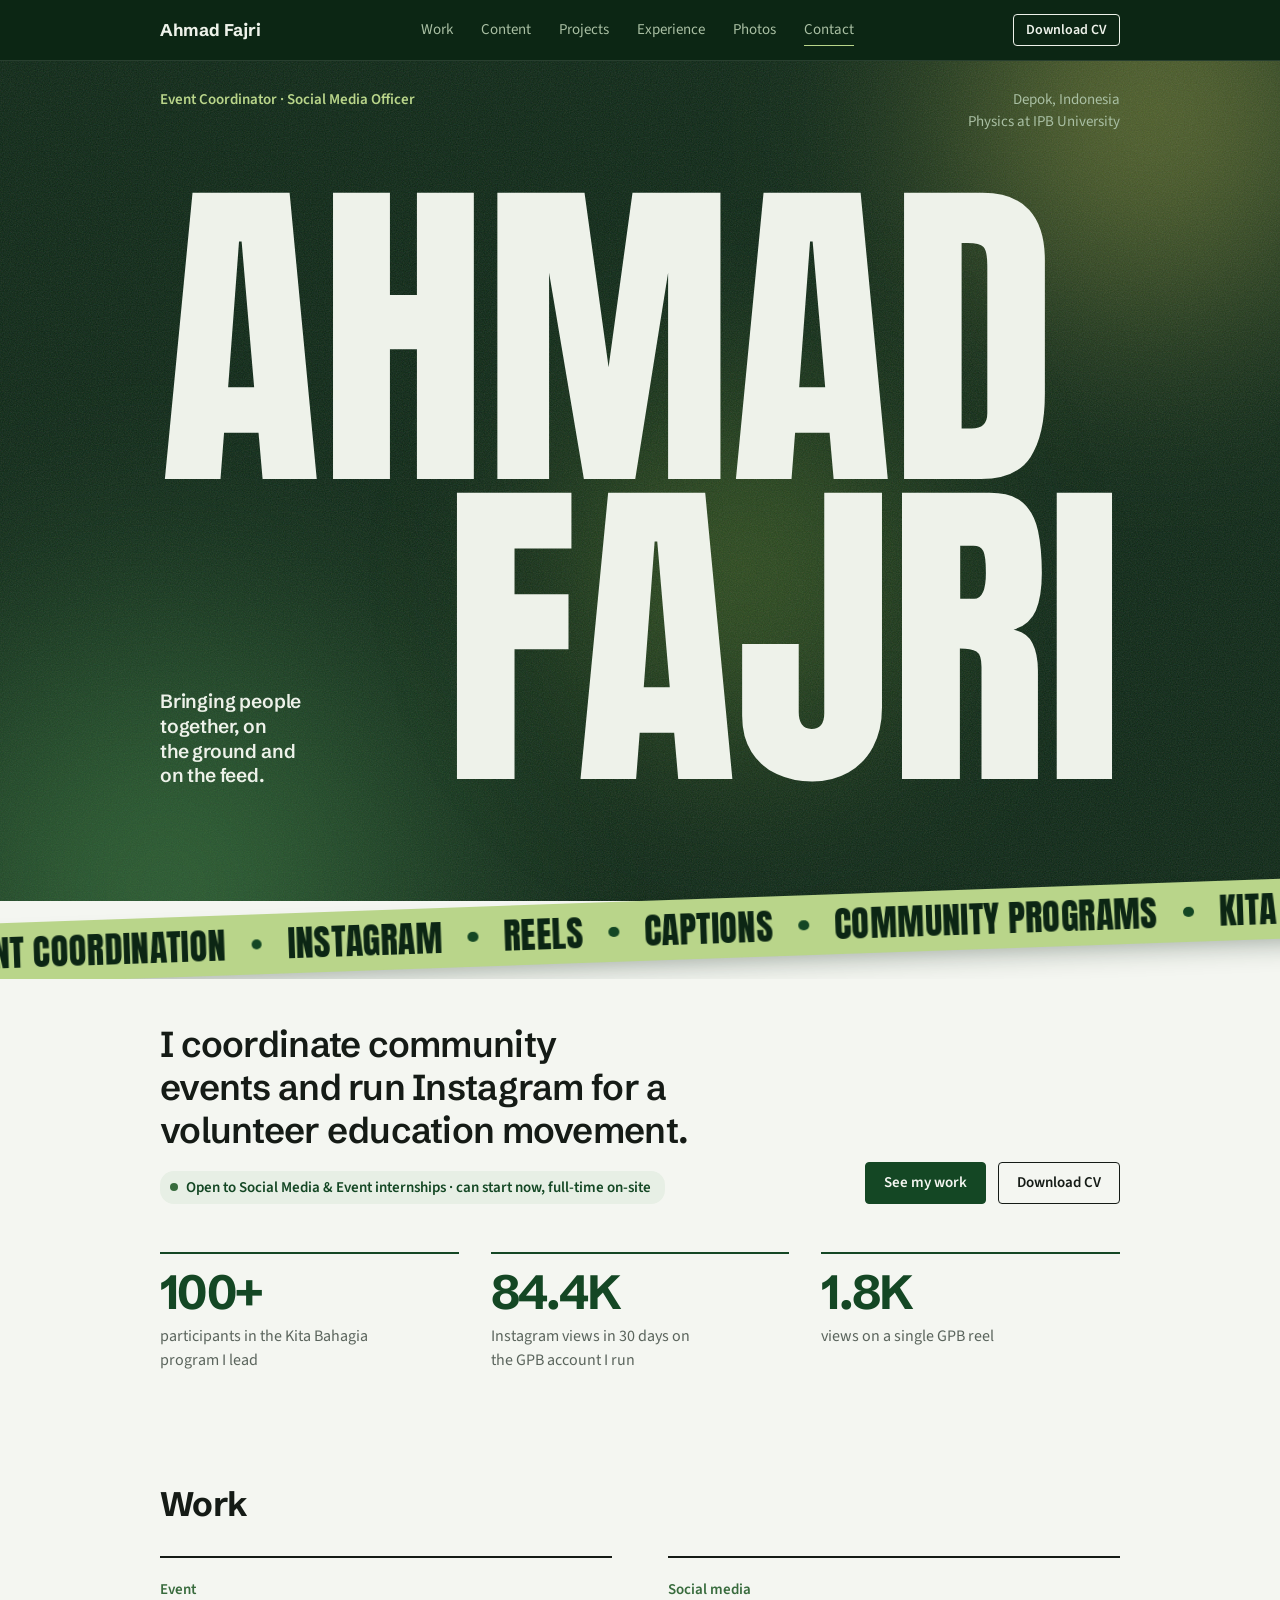
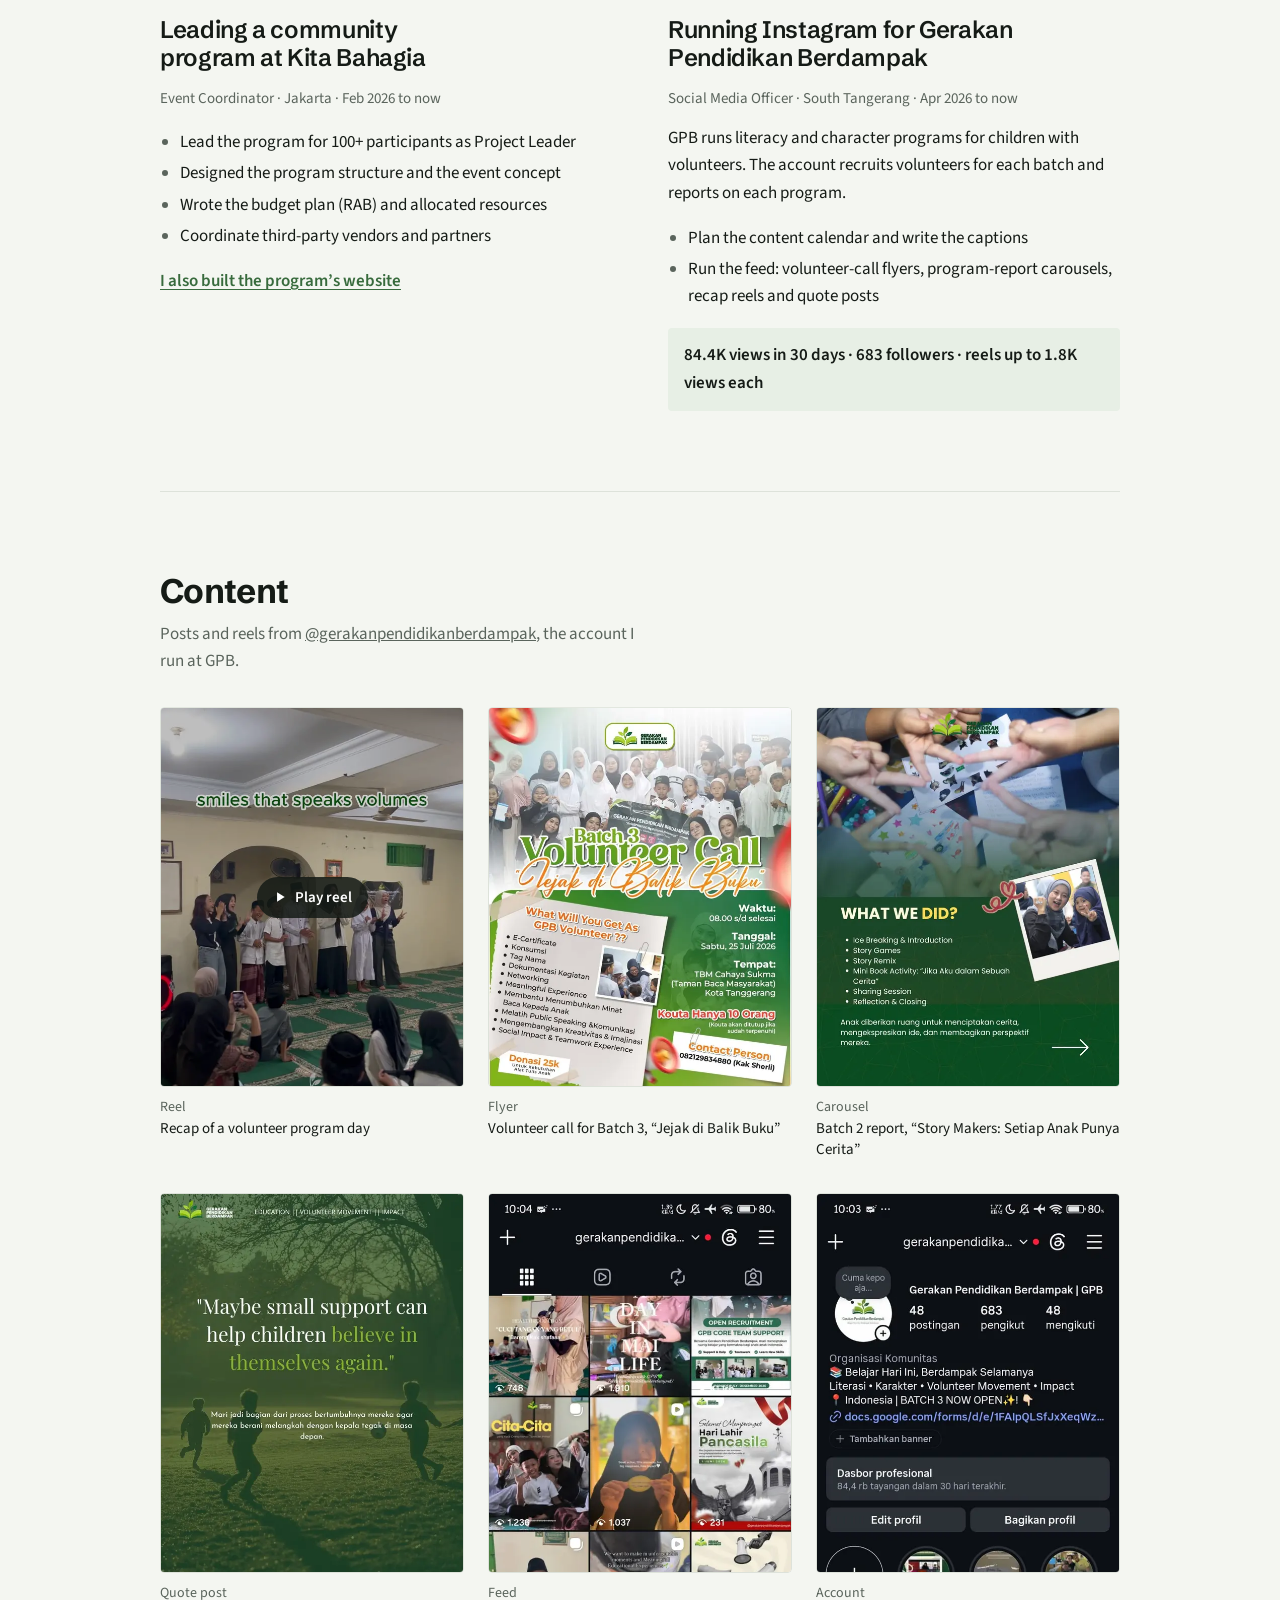
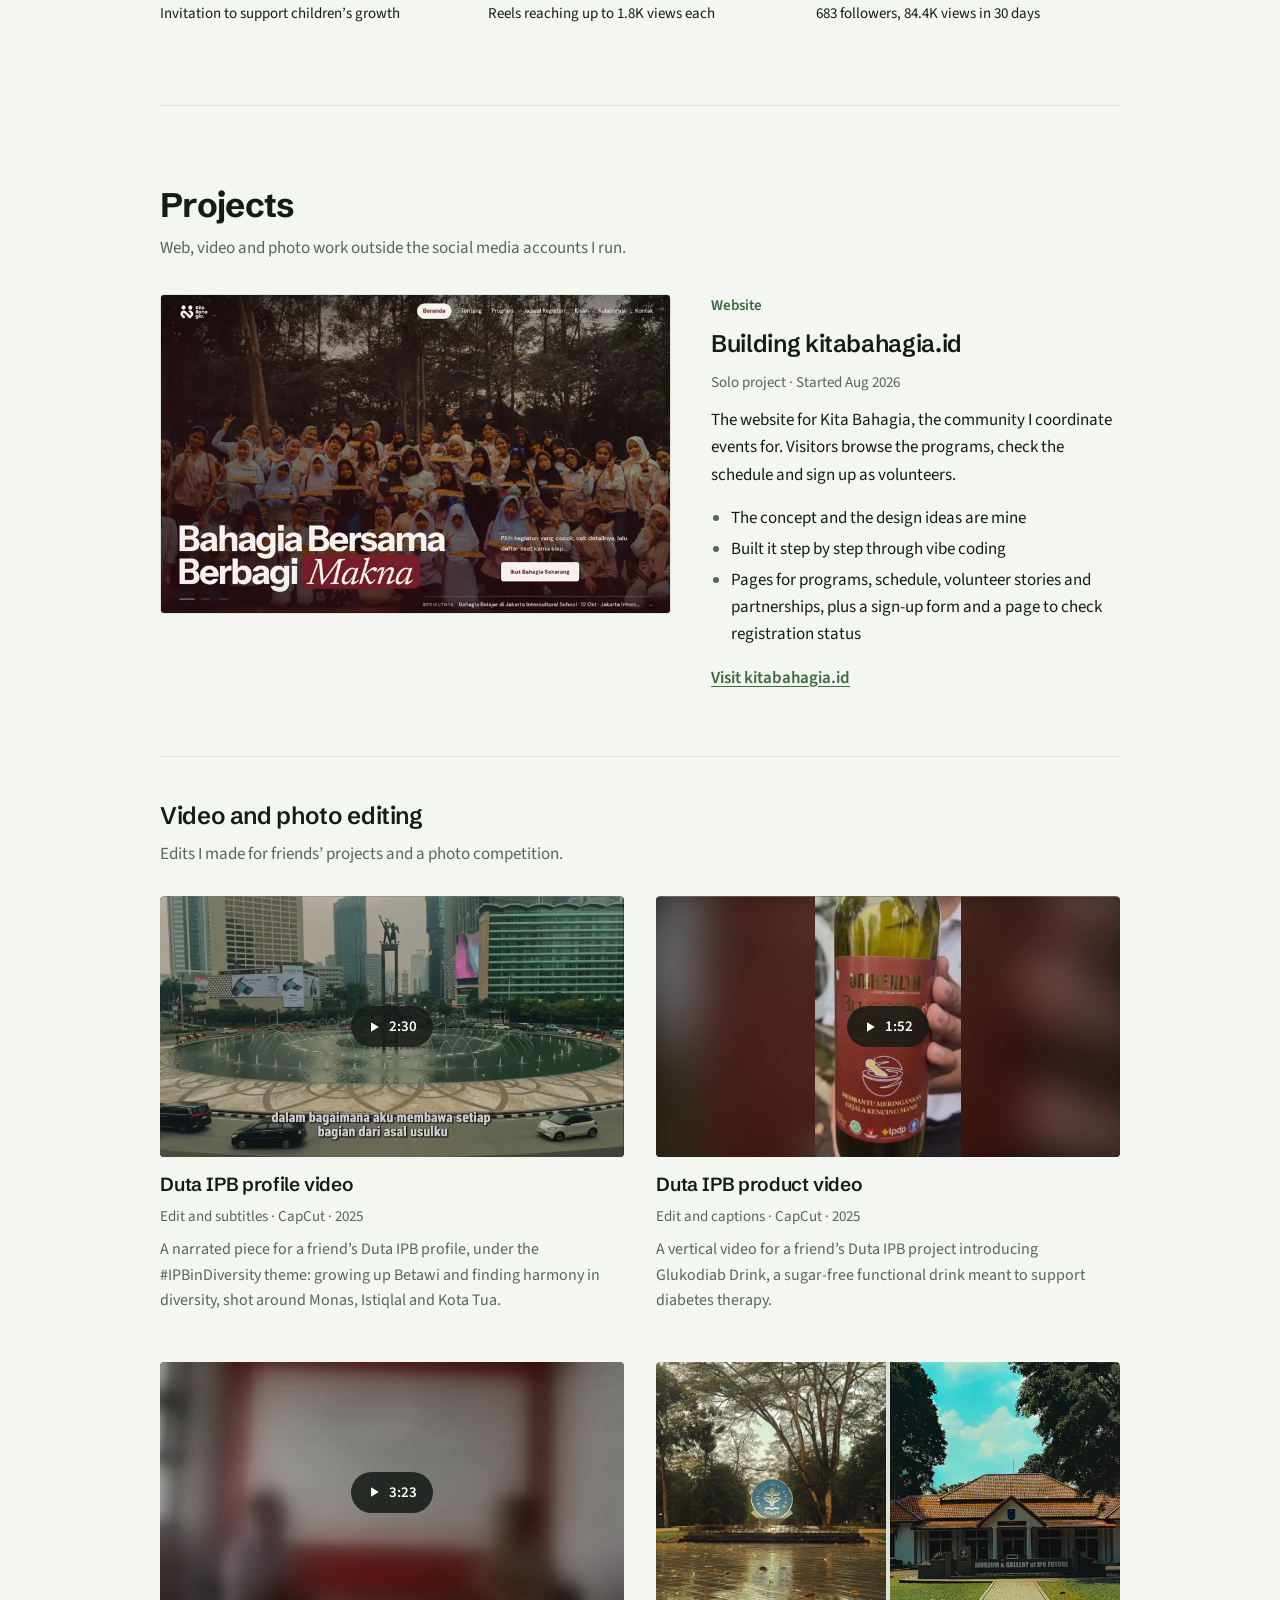
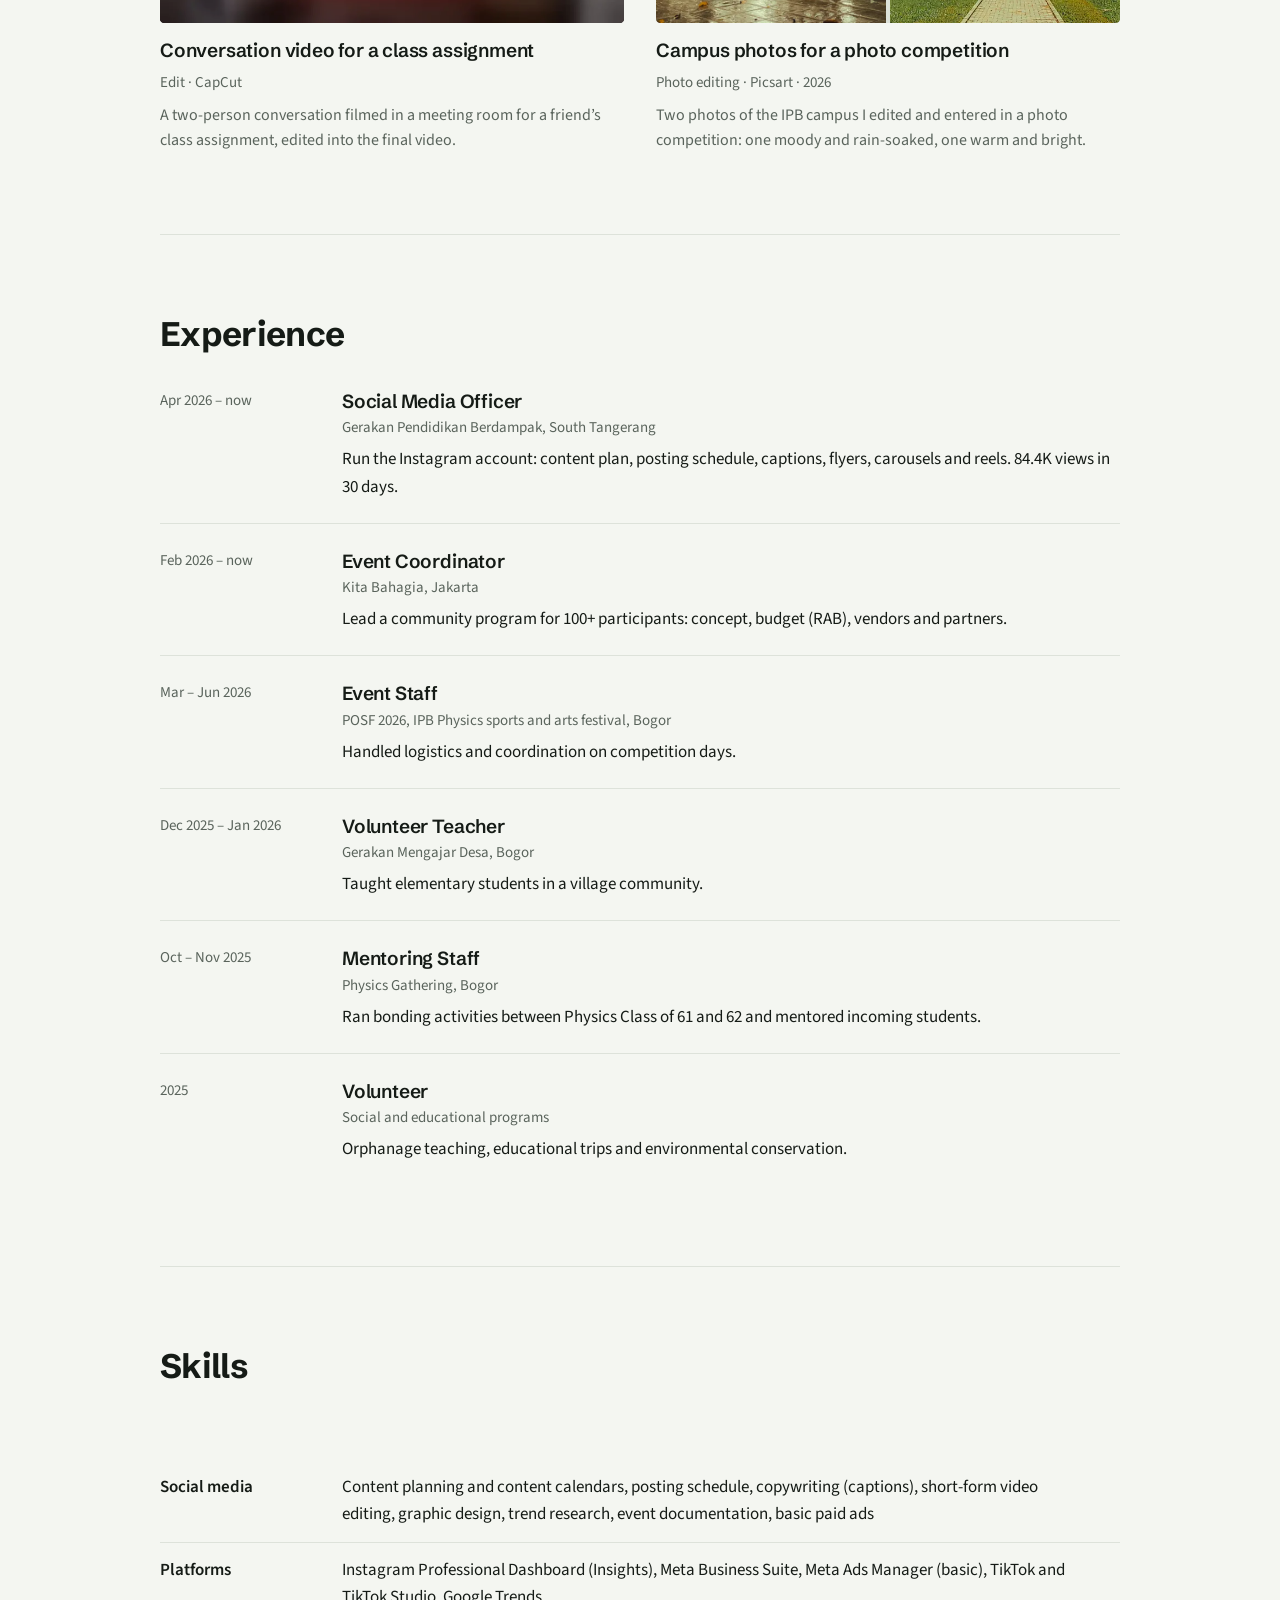
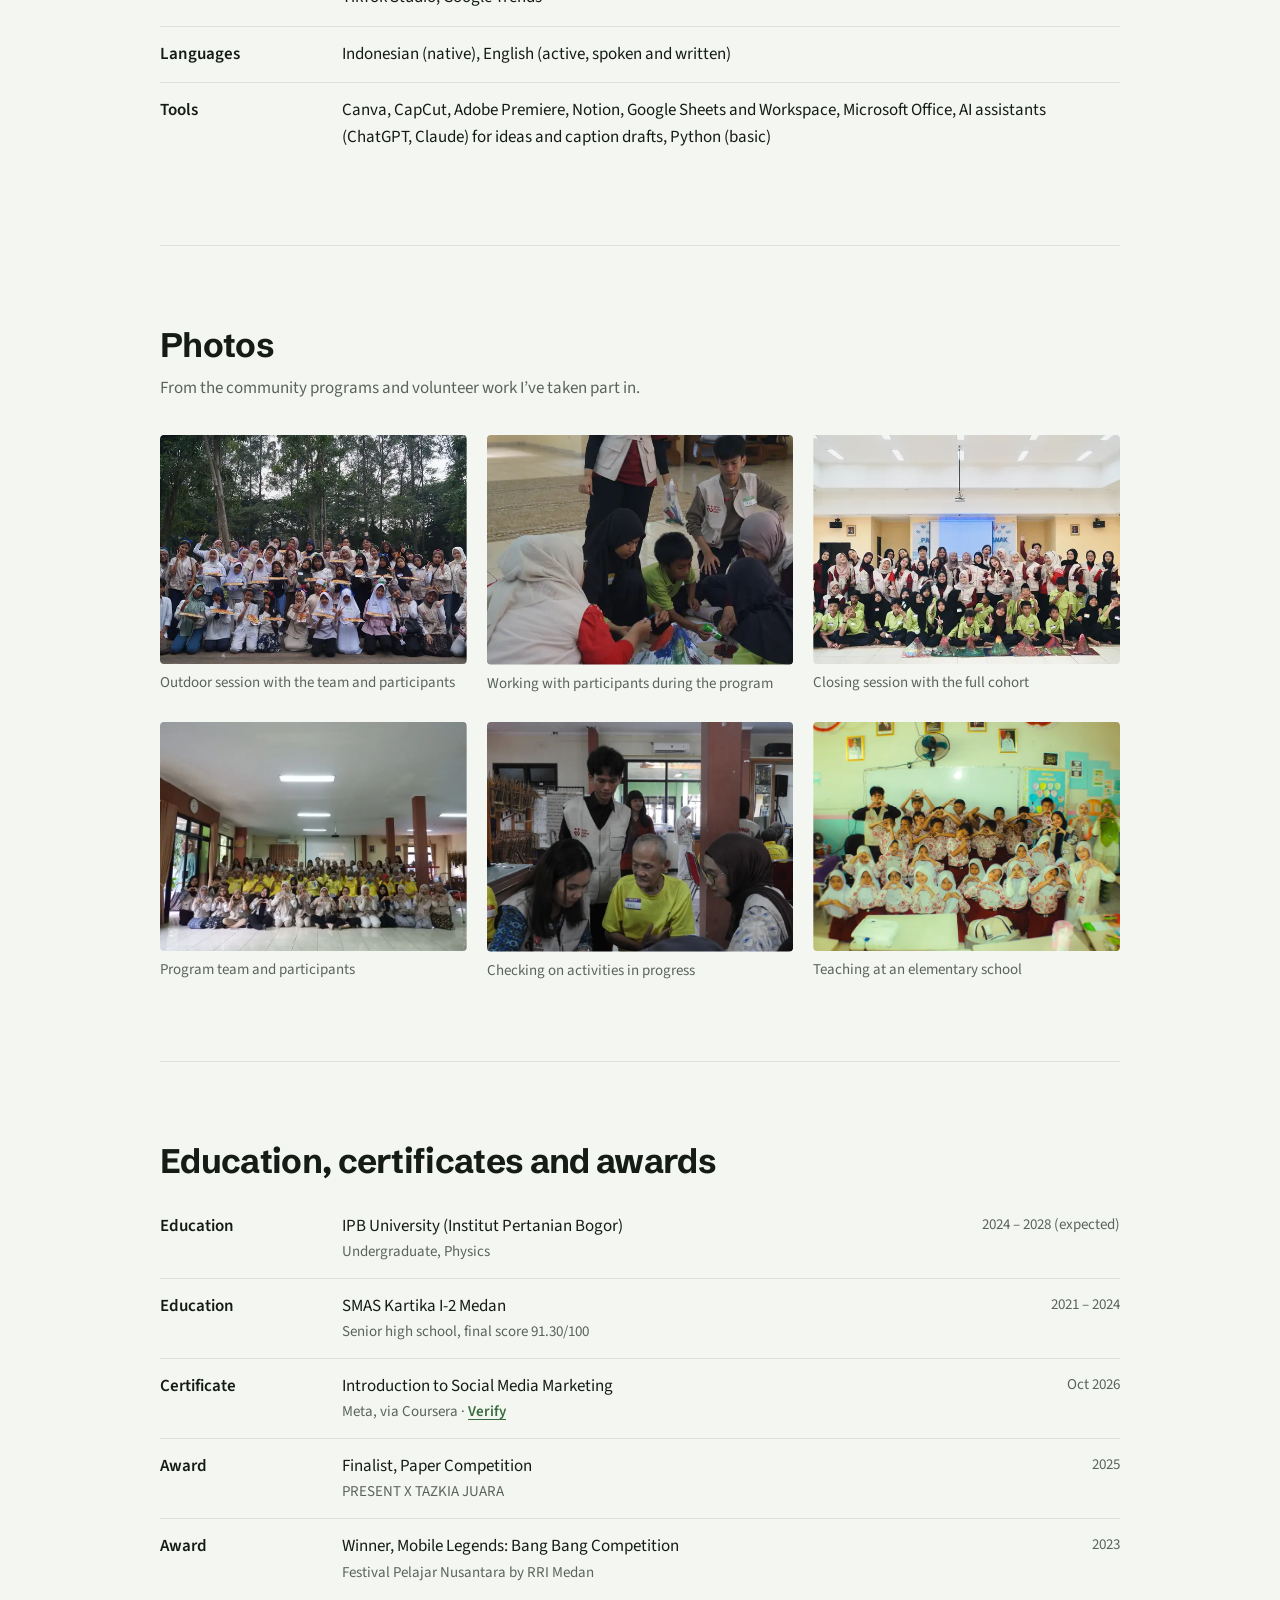
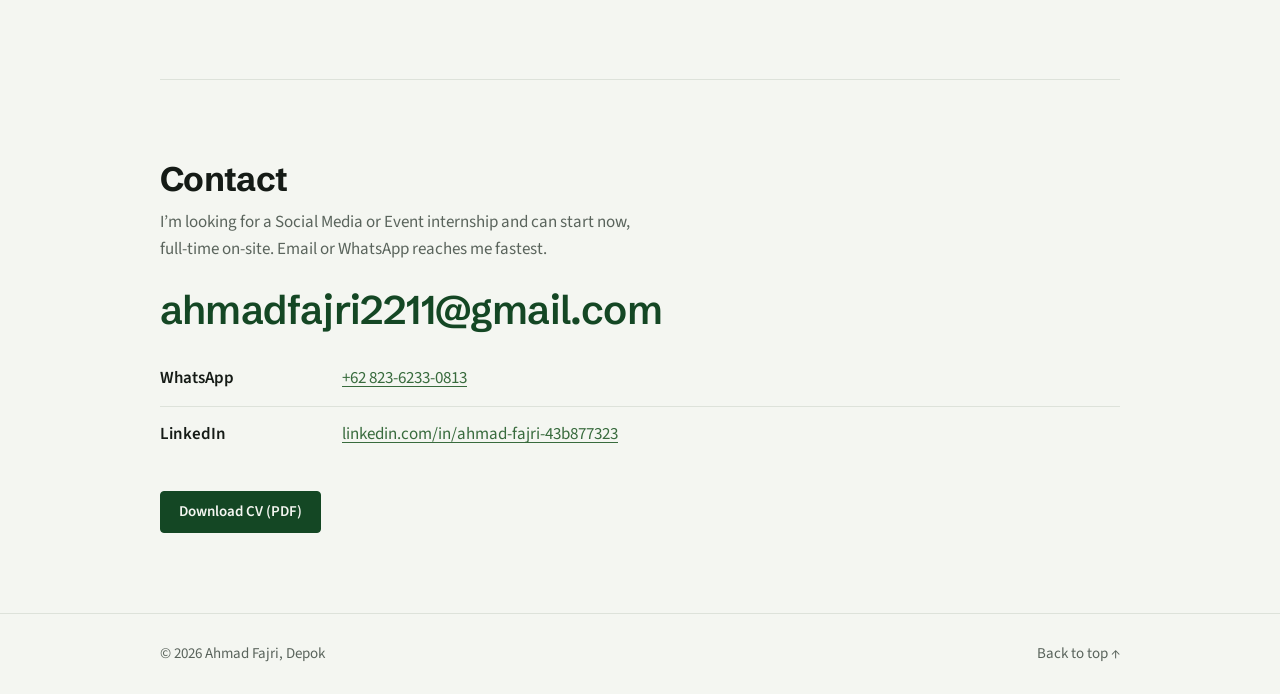
==== commit 5afc0359: "Add a playful motion layer across the site - Hero letters pop in one by one, jump when the pointer t" ====
--- a/index.html
+++ b/index.html
@@ -15,7 +15,10 @@
 <meta property="og:url" content="https://ahmadfajriportfolio.vercel.app/" />
 <meta property="og:type" content="website" />
 <meta name="twitter:card" content="summary_large_image" />
-<link rel="icon" href="favicon.svg" type="image/svg+xml" />
+<link rel="icon" href="favicon.ico" sizes="48x48" />
+<link rel="icon" href="favicon-32.png" type="image/png" sizes="32x32" />
+<link rel="icon" href="favicon-192.png" type="image/png" sizes="192x192" />
+<link rel="apple-touch-icon" href="apple-touch-icon.png" />
 <link rel="preconnect" href="https://fonts.googleapis.com" />
 <link rel="preconnect" href="https://fonts.gstatic.com" crossorigin />
 <link href="https://fonts.googleapis.com/css2?family=Anton&family=Schibsted+Grotesk:wght@500;600;700&family=Source+Sans+3:wght@400;600&display=swap" rel="stylesheet" />
@@ -49,12 +52,14 @@
   .brand{font-family:var(--display);font-weight:700;font-size:17px;text-decoration:none}
   .nav-links{display:none;gap:28px;font-size:15px}
   .nav-links a{text-decoration:none;color:var(--muted)}
-  .nav-links a{transition:color .2s;padding-block:4px;border-bottom:1.5px solid transparent}
+  .nav-links a{position:relative;transition:color .2s;padding-block:4px}
+  .nav-links a::after{content:"";position:absolute;left:0;right:0;bottom:0;height:1.5px;background:var(--leaf);transform:scaleX(0);transform-origin:right;transition:transform .35s cubic-bezier(.65,0,.15,1)}
+  .nav-links a:hover::after,.nav-links a[aria-current="true"]::after{transform:scaleX(1);transform-origin:left}
+  .on-hero .nav-links a::after{background:var(--lime-text)}
   .nav-links a:hover,.nav-links a[aria-current="true"]{color:var(--ink)}
-  .nav-links a[aria-current="true"]{border-bottom-color:var(--leaf)}
   @media(min-width:800px){.nav-links{display:flex}}
   .btn{display:inline-flex;align-items:center;padding:11px 18px;font:600 15px/1.2 var(--body);border-radius:4px;text-decoration:none;border:1px solid var(--ink);cursor:pointer}
-  .btn{transition:background-color .2s,border-color .2s,color .2s,transform .1s}
+  .btn{transition:background-color .2s,border-color .2s,color .2s,transform .1s,translate .35s cubic-bezier(.34,1.56,.64,1)}
   .btn:active{transform:translateY(1px)}
   .btn-solid{background:var(--ink);color:var(--bg)}
   .btn-solid:hover{background:var(--leaf);border-color:var(--leaf)}
@@ -126,6 +131,53 @@
   .stat dd{margin:0;color:var(--muted);max-width:26ch;font-size:14px;line-height:1.4}
   @media(min-width:640px){.stat dd{font-size:16px;line-height:1.5}}
 
+  /* Playful layer: scroll progress, the ticker, letter play, wipes, tilt, magnet buttons and a cursor that labels what you can do */
+  .progress{position:absolute;left:0;right:0;bottom:-1px;height:3px;background:var(--lime);transform:scaleX(0);transform-origin:0 50%;pointer-events:none}
+  .ticker{position:relative;z-index:2;overflow:hidden;margin-top:-34px;padding-block:34px 18px}
+  .ticker-band{margin-inline:-4vw;padding-block:12px;background:var(--lime-text);color:var(--deep);transform:rotate(-2deg);box-shadow:0 14px 30px -14px rgba(12,38,20,.45)}
+  .ticker-track{display:flex;width:max-content;font:400 clamp(22px,3vw,36px)/1 var(--cond);text-transform:uppercase;letter-spacing:.01em;will-change:transform}
+  .ticker-track span{display:inline-flex;align-items:center;white-space:nowrap}
+  .ticker-track span::after{content:"";width:.3em;height:.3em;margin-inline:.7em;border-radius:50%;background:var(--forest)}
+  .intro{padding-top:28px}
+  @media(min-width:640px){.intro{padding-top:44px}}
+  .name .ch{display:inline-block}
+  .name{cursor:default}
+  .name.settled .line{overflow:visible}
+  .to-top .up{display:inline-block;transition:transform .3s cubic-bezier(.34,1.56,.64,1)}
+  .to-top:hover .up{transform:translateY(-4px)}
+  .job h3{transition:color .2s,transform .35s cubic-bezier(.34,1.56,.64,1)}
+  .job:hover h3{color:var(--leaf);transform:translateX(6px)}
+  .contact-lead .ec{display:inline-block}
+  .cursor{position:fixed;left:0;top:0;z-index:70;width:76px;height:76px;margin:-38px 0 0 -38px;display:grid;place-items:center;pointer-events:none;opacity:0;transition:opacity .25s}
+  .cursor::before{content:"";position:absolute;inset:0;border-radius:50%;background:var(--lime-text);transform:scale(.16);transition:transform .35s cubic-bezier(.34,1.56,.64,1)}
+  .cursor span{position:relative;font:600 13px/1 var(--body);color:var(--deep);opacity:0;transition:opacity .2s}
+  .cursor.on{opacity:1}
+  .cursor.is-link::before{transform:scale(.42)}
+  .cursor.is-label::before{transform:scale(1)}
+  .cursor.is-label span{opacity:1}
+  @media(prefers-reduced-motion:no-preference){
+    .motion .name .ch{animation:pop .95s cubic-bezier(.34,1.56,.64,1) both;animation-delay:calc(.1s + var(--i) * .055s)}
+    .motion .name.settled .ch{animation:none}
+    .motion .name.settled .ch.jump{animation:jump .65s cubic-bezier(.34,1.56,.64,1) both}
+    .motion .g3{transition:translate 1.8s cubic-bezier(.2,.7,.2,1)}
+    .motion .sec-title[data-reveal]{opacity:1;transform:none}
+    .motion .tw{display:inline-block;overflow:hidden;vertical-align:top;padding-bottom:.1em;margin-bottom:-.1em}
+    .motion .tw > span{display:inline-block;transform:translateY(115%) rotate(7deg);transform-origin:0 100%;transition:transform .85s cubic-bezier(.34,1.35,.64,1) calc(var(--wi) * .07s)}
+    .motion .sec-title.in .tw > span{transform:none}
+    .motion .sample[data-reveal] .sample-media,.motion .clip[data-reveal] .clip-media,.motion .project[data-reveal] .project-shot,.motion .g-item[data-reveal] .g-tile{clip-path:inset(100% 0 0 0 round 4px);transition:clip-path 1s cubic-bezier(.65,0,.15,1) calc(var(--d,0s) + .12s)}
+    .motion .sample.in .sample-media,.motion .clip.in .clip-media,.motion .project.in .project-shot,.motion .g-item.in .g-tile{clip-path:inset(0 0 0 0 round 4px)}
+    .motion .g-item[data-reveal]{transform:translateY(40px) rotate(var(--rot,0deg))}
+    .motion .job[data-reveal]{transform:translateX(-28px)}
+    .motion .g-item.in,.motion .job.in{transform:none}
+    .motion .stat dt.pop{animation:statpop .5s cubic-bezier(.34,1.56,.64,1)}
+    .motion .contact-lead:hover .ec{animation:wave .55s ease-in-out both;animation-delay:calc(var(--i) * 18ms)}
+  }
+  @keyframes pop{from{transform:translateY(110%) rotate(10deg)}to{transform:none}}
+  @keyframes jump{0%{transform:none}35%{transform:translateY(-16%) rotate(-6deg)}70%{transform:translateY(3%) rotate(2deg)}100%{transform:none}}
+  @keyframes statpop{50%{transform:scale(1.12)}}
+  @keyframes wave{50%{transform:translateY(-.2em)}}
+  .stat dt{transform-origin:0 70%}
+
   /* Header turns deep forest while the hero is on screen */
   header{transition:background-color .3s,border-color .3s,color .3s}
   .on-hero header{background:var(--deep);border-color:rgba(238,242,234,.12);color:var(--cream)}
@@ -137,8 +189,6 @@
 
   /* Motion. Only runs when JS is on and the visitor hasn't asked for reduced motion */
   @media(prefers-reduced-motion:no-preference){
-    .motion .name .word{display:inline-block;animation:rise 1s cubic-bezier(.2,.75,.15,1) both}
-    .motion .name .line-2 .word{animation-delay:.12s}
     .motion .g1{animation:drift1 34s ease-in-out infinite alternate}
     .motion .g2{animation:drift2 41s ease-in-out infinite alternate}
     .motion .g3{animation:drift3 29s ease-in-out infinite alternate}
@@ -147,7 +197,6 @@
     .motion [data-reveal]{opacity:0;transform:translateY(18px);transition:opacity .7s ease-out,transform .7s cubic-bezier(.2,.7,.2,1);transition-delay:var(--d,0s)}
     .motion [data-reveal].in{opacity:1;transform:none}
   }
-  @keyframes rise{from{transform:translateY(100%)}to{transform:none}}
   @keyframes drift1{to{transform:translate(14vmax,-8vmax) scale(1.12)}}
   @keyframes drift2{to{transform:translate(-12vmax,10vmax) scale(.9)}}
   @keyframes drift3{to{transform:translate(-16vmax,-6vmax) scale(1.2)}}
@@ -292,6 +341,7 @@
     <a href="#contact">Contact</a>
     <a href="resume.pdf" download="CV_Ahmad_Fajri.pdf" class="btn btn-solid">Download CV</a>
   </nav>
+  <div class="progress" aria-hidden="true"></div>
 </header>
 
 <section class="hero">
@@ -303,13 +353,15 @@
     </div>
     <div class="name-block">
     <h1 class="name" aria-label="Ahmad Fajri">
-      <span class="line"><span class="word">Ahmad</span></span>
-      <span class="line line-2"><span class="word">Fajri</span></span>
+      <span class="line"><span class="word"><span class="ch" style="--i:0">A</span><span class="ch" style="--i:1">h</span><span class="ch" style="--i:2">m</span><span class="ch" style="--i:3">a</span><span class="ch" style="--i:4">d</span></span></span>
+      <span class="line line-2"><span class="word"><span class="ch" style="--i:5">F</span><span class="ch" style="--i:6">a</span><span class="ch" style="--i:7">j</span><span class="ch" style="--i:8">r</span><span class="ch" style="--i:9">i</span></span></span>
     </h1>
     <p class="hero-values">Bringing people together, on the ground and on the feed.</p>
     </div>
   </div>
 </section>
+
+<div class="ticker" aria-hidden="true"><div class="ticker-band"><div class="ticker-track"><span>Event coordination</span><span>Instagram</span><span>Reels</span><span>Captions</span><span>Community programs</span><span>Kita Bahagia</span><span>GPB</span><span>Depok</span></div></div></div>
 
 <div class="container">
   <section class="intro">
@@ -570,7 +622,7 @@
   <section id="contact" class="contact">
     <h2 class="sec-title">Contact</h2>
     <p class="sec-lead">I&rsquo;m looking for a Social Media or Event internship and can start now, full-time on-site. Email or WhatsApp reaches me fastest.</p>
-    <a class="contact-lead" href="mailto:ahmadfajri2211@gmail.com">ahmadfajri2211@gmail.com</a>
+    <a class="contact-lead" href="mailto:ahmadfajri2211@gmail.com" aria-label="Email ahmadfajri2211@gmail.com">ahmadfajri2211@gmail.com</a>
     <dl class="sec-body rows contact-rows">
       <div class="row"><dt>WhatsApp</dt><dd><a href="https://wa.me/6282362330813">+62 823-6233-0813</a></dd></div>
       <div class="row"><dt>LinkedIn</dt><dd><a href="https://www.linkedin.com/in/ahmad-fajri-43b877323" target="_blank" rel="noreferrer">linkedin.com/in/ahmad-fajri-43b877323</a></dd></div>
@@ -583,7 +635,7 @@
 <footer>
   <div class="container foot">
     <p>© 2026 Ahmad Fajri, Depok</p>
-    <a href="#top">Back to top</a>
+    <a href="#top" class="to-top">Back to top <span class="up" aria-hidden="true">&uarr;</span></a>
   </div>
 </footer>
 
@@ -746,6 +798,7 @@
         const t = Math.min((now - t0) / 1400, 1);
         el.textContent = (end * ease(t)).toFixed(dec) + suf;
         if (t < 1) requestAnimationFrame(tick);
+        else el.classList.add("pop");
       };
       requestAnimationFrame(tick);
     }), { rootMargin: "0px 0px -10% 0px" });
@@ -753,6 +806,22 @@
       el.textContent = (0).toFixed(el.dataset.count.includes(".") ? 1 : 0) + (el.dataset.suffix || "");
       countIO.observe(el);
     });
+
+    // Section titles rise in word by word
+    document.querySelectorAll("main .sec-title").forEach((h) => {
+      const words = h.textContent.trim().split(/\s+/);
+      h.setAttribute("aria-label", h.textContent.trim());
+      h.textContent = "";
+      words.forEach((w, i) => {
+        const outer = document.createElement("span"), inner = document.createElement("span");
+        outer.className = "tw"; outer.setAttribute("aria-hidden", "true");
+        inner.textContent = w; inner.style.setProperty("--wi", i);
+        outer.append(inner); h.append(outer);
+        if (i < words.length - 1) h.append(" ");
+      });
+    });
+    // Gallery photos drop in slightly crooked, like prints landing on a table
+    document.querySelectorAll(".g-item").forEach((g, i) => g.style.setProperty("--rot", (i % 2 ? 1 : -1) * (2 + (i * 7) % 4) + "deg"));
 
     // Fade sections in as they scroll into view, staggered within each group
     const revealables = document.querySelectorAll(".intro-top > *, .stat, main .sec-title, main .sec-lead, .case, .sample, .project, .clips-head, .clip, .job, main .row, .g-item, .contact-lead, .contact .btn");
@@ -766,6 +835,118 @@
     }), { rootMargin: "0px 0px -8% 0px" });
     revealables.forEach((el) => io.observe(el));
   }
+
+  // ---- Playful layer ----
+  const motionOn = document.documentElement.classList.contains("motion");
+  const finePointer = matchMedia("(pointer: fine)").matches;
+
+  // Scroll progress bar under the header
+  const bar = document.querySelector(".progress");
+  // Ticker between the hero and the intro: drifts on its own and speeds up with scrolling, flipping direction when you scroll back up
+  const track = document.querySelector(".ticker-track");
+  track.innerHTML += track.innerHTML;
+  let tickX = 0, tickV = 0, lastY = scrollY, tickerOn = true, dir = -1;
+  new IntersectionObserver(([e]) => (tickerOn = e.isIntersecting)).observe(document.querySelector(".ticker"));
+
+  function frame() {
+    const max = document.documentElement.scrollHeight - innerHeight;
+    bar.style.transform = `scaleX(${max > 0 ? scrollY / max : 0})`;
+    const dy = scrollY - lastY; lastY = scrollY;
+    if (dy) dir = dy > 0 ? -1 : 1;
+    tickV = tickV * 0.92 + Math.min(Math.abs(dy), 80) * 0.06;
+    if (motionOn && tickerOn) {
+      const half = track.scrollWidth / 2;
+      tickX = (tickX + dir * (0.6 + tickV)) % half;
+      if (tickX > 0) tickX -= half;
+      track.style.transform = `translateX(${tickX}px)`;
+    }
+    requestAnimationFrame(frame);
+  }
+  requestAnimationFrame(frame);
+
+  // Hero letters: they settle after the intro, then jump when touched; clicking the name sends a wave through it
+  const nameEl = document.querySelector(".name");
+  const chars = [...nameEl.querySelectorAll(".ch")];
+  const jump = (c, delay = 0) => {
+    c.style.animationDelay = delay + "ms";
+    c.classList.remove("jump"); void c.offsetWidth; c.classList.add("jump");
+  };
+  chars.forEach((c) => c.addEventListener("animationend", (e) => { if (e.animationName === "jump") { c.classList.remove("jump"); c.style.animationDelay = ""; } }));
+  setTimeout(() => nameEl.classList.add("settled"), motionOn ? 1700 : 0);
+  if (motionOn) {
+    nameEl.addEventListener("click", () => chars.forEach((c, i) => jump(c, i * 55)));
+    if (finePointer) chars.forEach((c) => c.addEventListener("mouseenter", () => nameEl.classList.contains("settled") && jump(c)));
+  }
+
+  // Contact email letters, for the hover wave
+  const mail = document.querySelector(".contact-lead");
+  [...mail.textContent].forEach((ch, i) => {
+    if (i === 0) mail.textContent = "";
+    const s = document.createElement("span"); s.className = "ec"; s.setAttribute("aria-hidden", "true");
+    s.textContent = ch; s.style.setProperty("--i", i); mail.append(s);
+  });
+
+  if (motionOn && finePointer) {
+    // The lime glow in the hero leans toward the pointer
+    const hero = document.querySelector(".hero"), g3 = document.querySelector(".g3");
+    hero.addEventListener("pointermove", (e) => {
+      const r = hero.getBoundingClientRect();
+      g3.style.translate = `${(e.clientX - r.left - r.width / 2) * 0.35}px ${(e.clientY - r.top - r.height / 2) * 0.35}px`;
+    });
+    hero.addEventListener("pointerleave", () => (g3.style.translate = ""));
+
+    // Cards and media tilt toward the pointer
+    document.querySelectorAll(".case, .clip-media, .sample-media, .project-shot, .g-tile, .pair button").forEach((el) => {
+      el.addEventListener("pointermove", (e) => {
+        const r = el.getBoundingClientRect();
+        const x = (e.clientX - r.left) / r.width - 0.5, y = (e.clientY - r.top) / r.height - 0.5;
+        el.style.transition = "transform .15s ease-out";
+        el.style.transform = `perspective(900px) rotateX(${-y * 6}deg) rotateY(${x * 6}deg) translateY(-4px)`;
+      });
+      el.addEventListener("pointerleave", () => {
+        el.style.transition = "transform .6s cubic-bezier(.34,1.56,.64,1)";
+        el.style.transform = "";
+      });
+    });
+
+    // Buttons lean toward the pointer like a magnet
+    document.querySelectorAll(".btn").forEach((b) => {
+      b.addEventListener("pointermove", (e) => {
+        const r = b.getBoundingClientRect();
+        b.style.translate = `${(e.clientX - r.left - r.width / 2) * 0.25}px ${(e.clientY - r.top - r.height / 2) * 0.35}px`;
+      });
+      b.addEventListener("pointerleave", () => (b.style.translate = ""));
+    });
+
+    // A soft dot follows the pointer; it grows over links and names what a click will do on media
+    const cur = document.createElement("div");
+    cur.className = "cursor"; cur.setAttribute("aria-hidden", "true");
+    cur.innerHTML = "<span></span>";
+    document.body.append(cur);
+    const label = cur.firstChild;
+    let cx = -100, cy = -100, tx = -100, ty = -100, moving = false;
+    const follow = () => {
+      cx += (tx - cx) * 0.2; cy += (ty - cy) * 0.2;
+      cur.style.transform = `translate3d(${cx}px, ${cy}px, 0)`;
+      if (Math.abs(tx - cx) + Math.abs(ty - cy) > 0.3) requestAnimationFrame(follow); else moving = false;
+    };
+    addEventListener("pointermove", (e) => {
+      if (e.pointerType !== "mouse") return;
+      tx = e.clientX; ty = e.clientY;
+      cur.classList.add("on");
+      if (!moving) { moving = true; requestAnimationFrame(follow); }
+      const t = e.target;
+      let text = "";
+      if (t.closest(".play")) text = "Play";
+      else if (t.closest(".sample-media, .g-tile, .pair button")) text = "View";
+      else if (t.closest('a[target="_blank"]')) text = "Open";
+      label.textContent = text;
+      cur.classList.toggle("is-label", !!text);
+      cur.classList.toggle("is-link", !text && !!t.closest("a, button, .name"));
+    });
+    document.addEventListener("pointerleave", () => cur.classList.remove("on"));
+    addEventListener("blur", () => cur.classList.remove("on"));
+  }
 </script>
 
 </body>
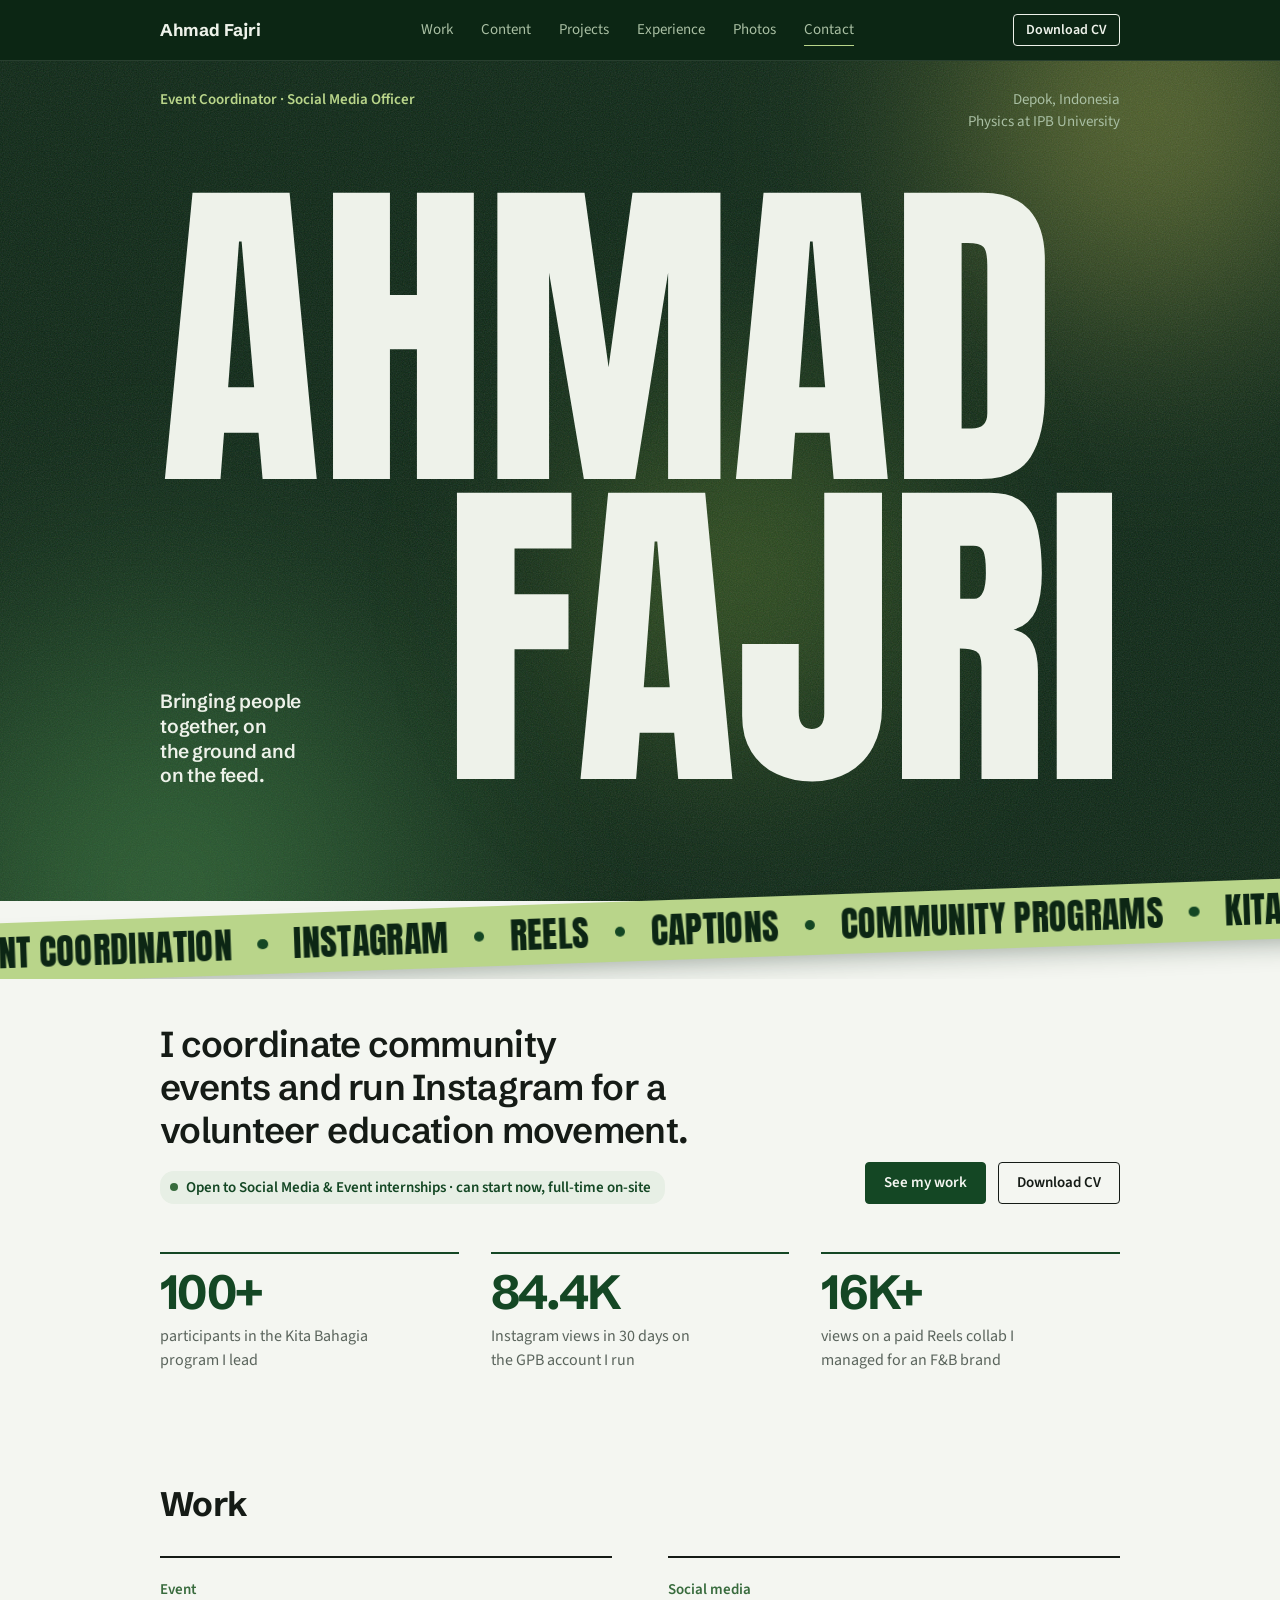
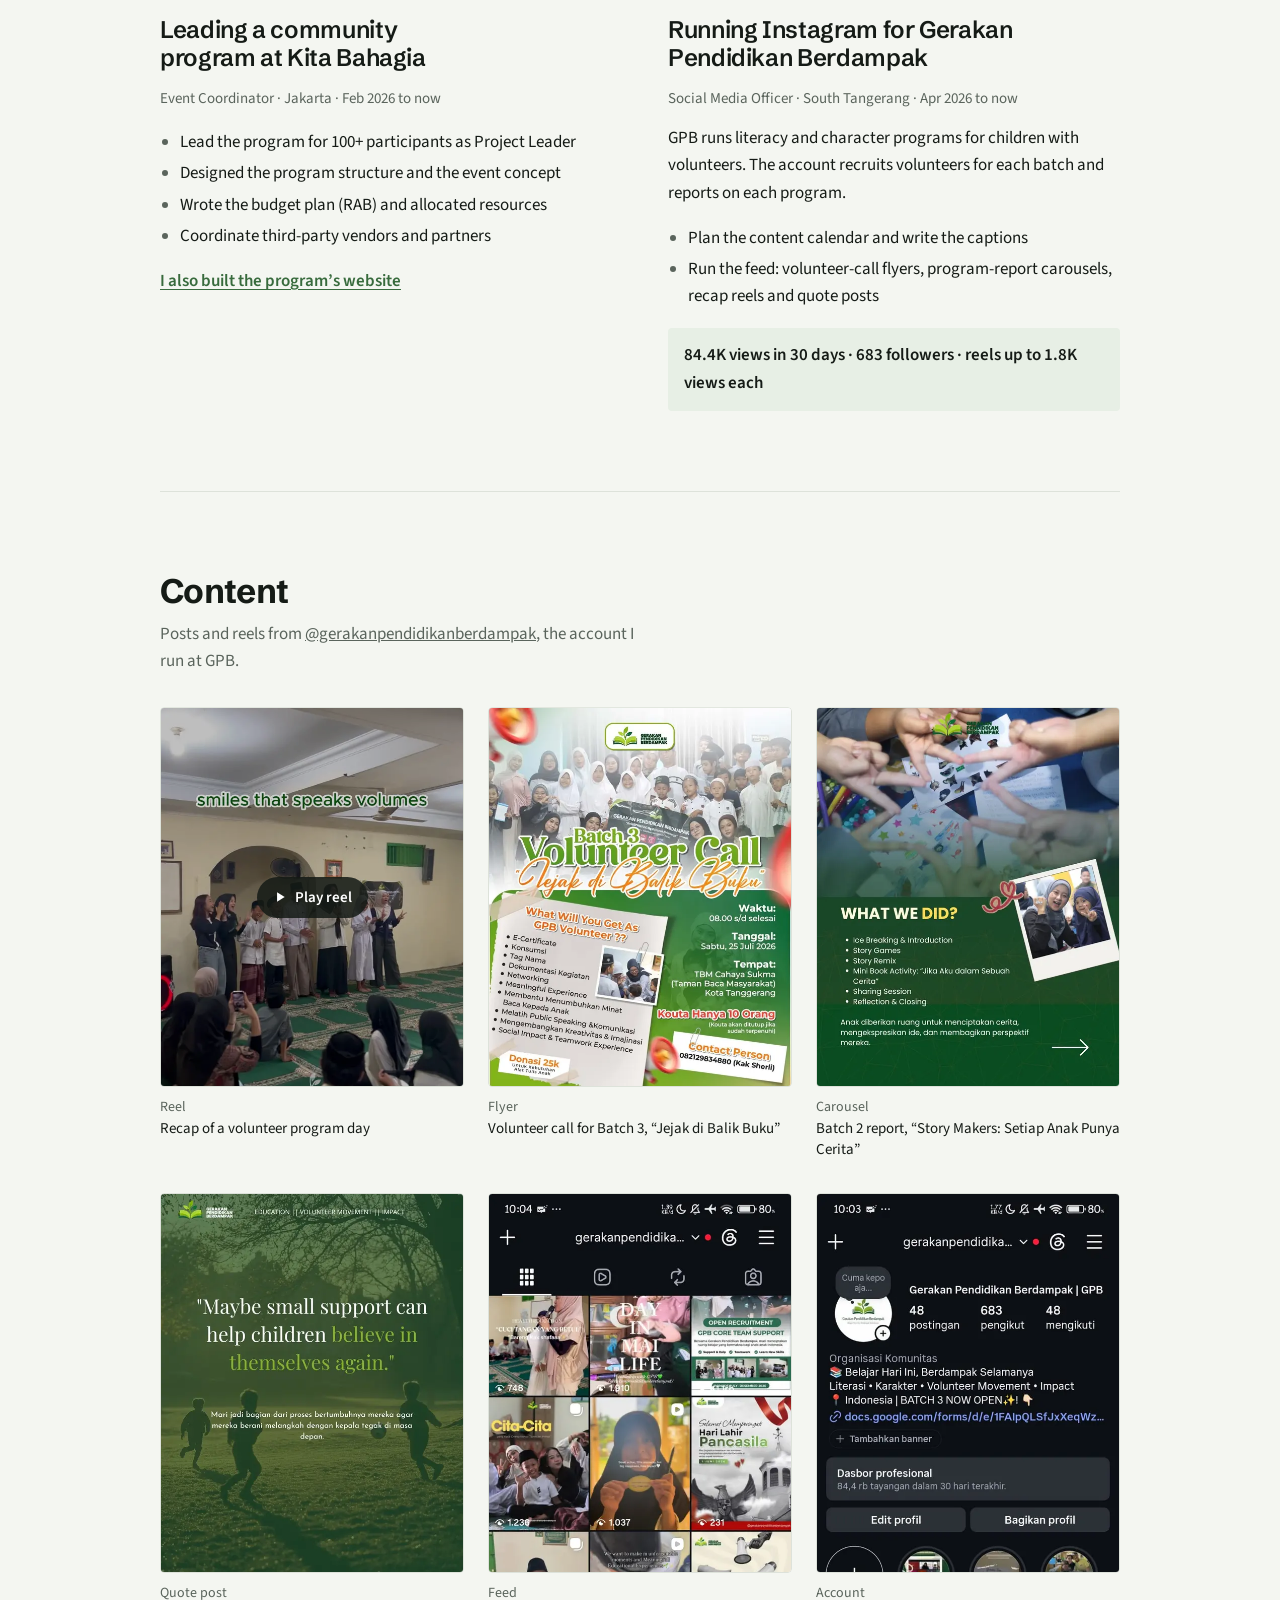
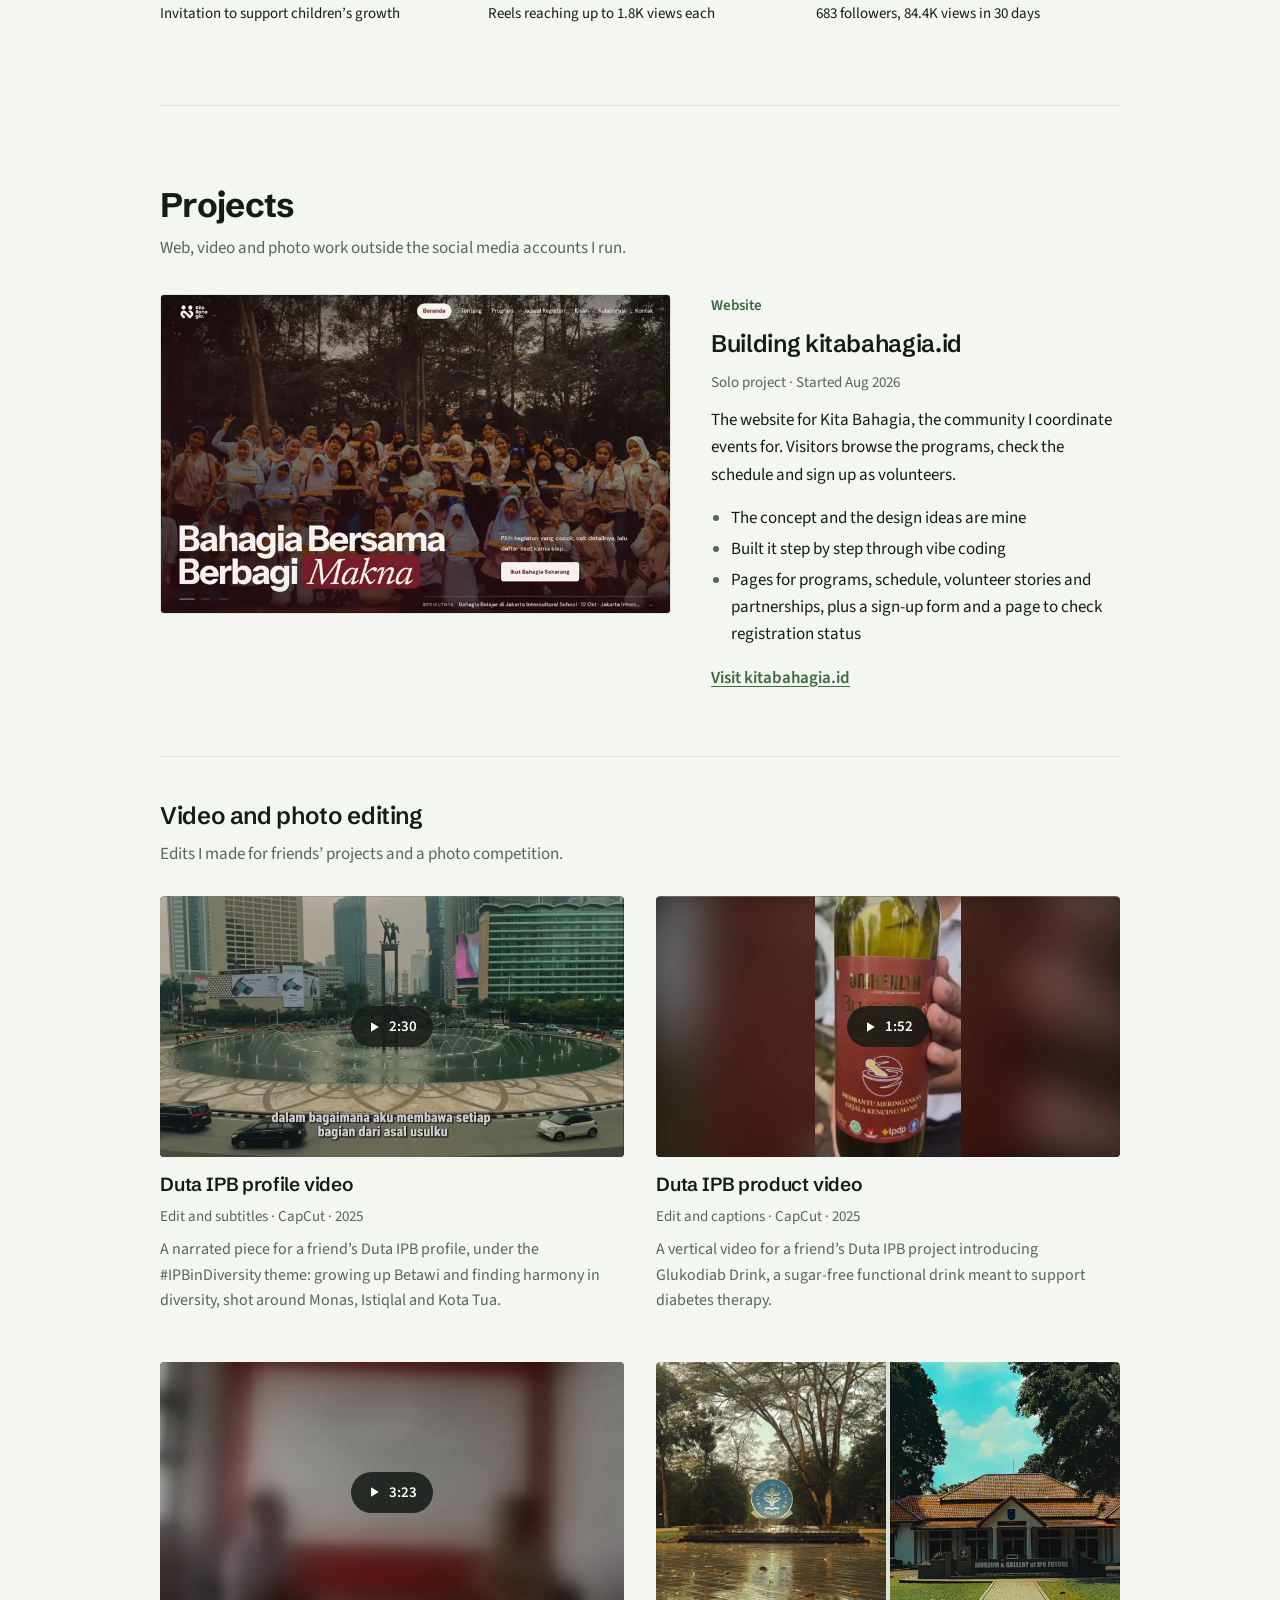
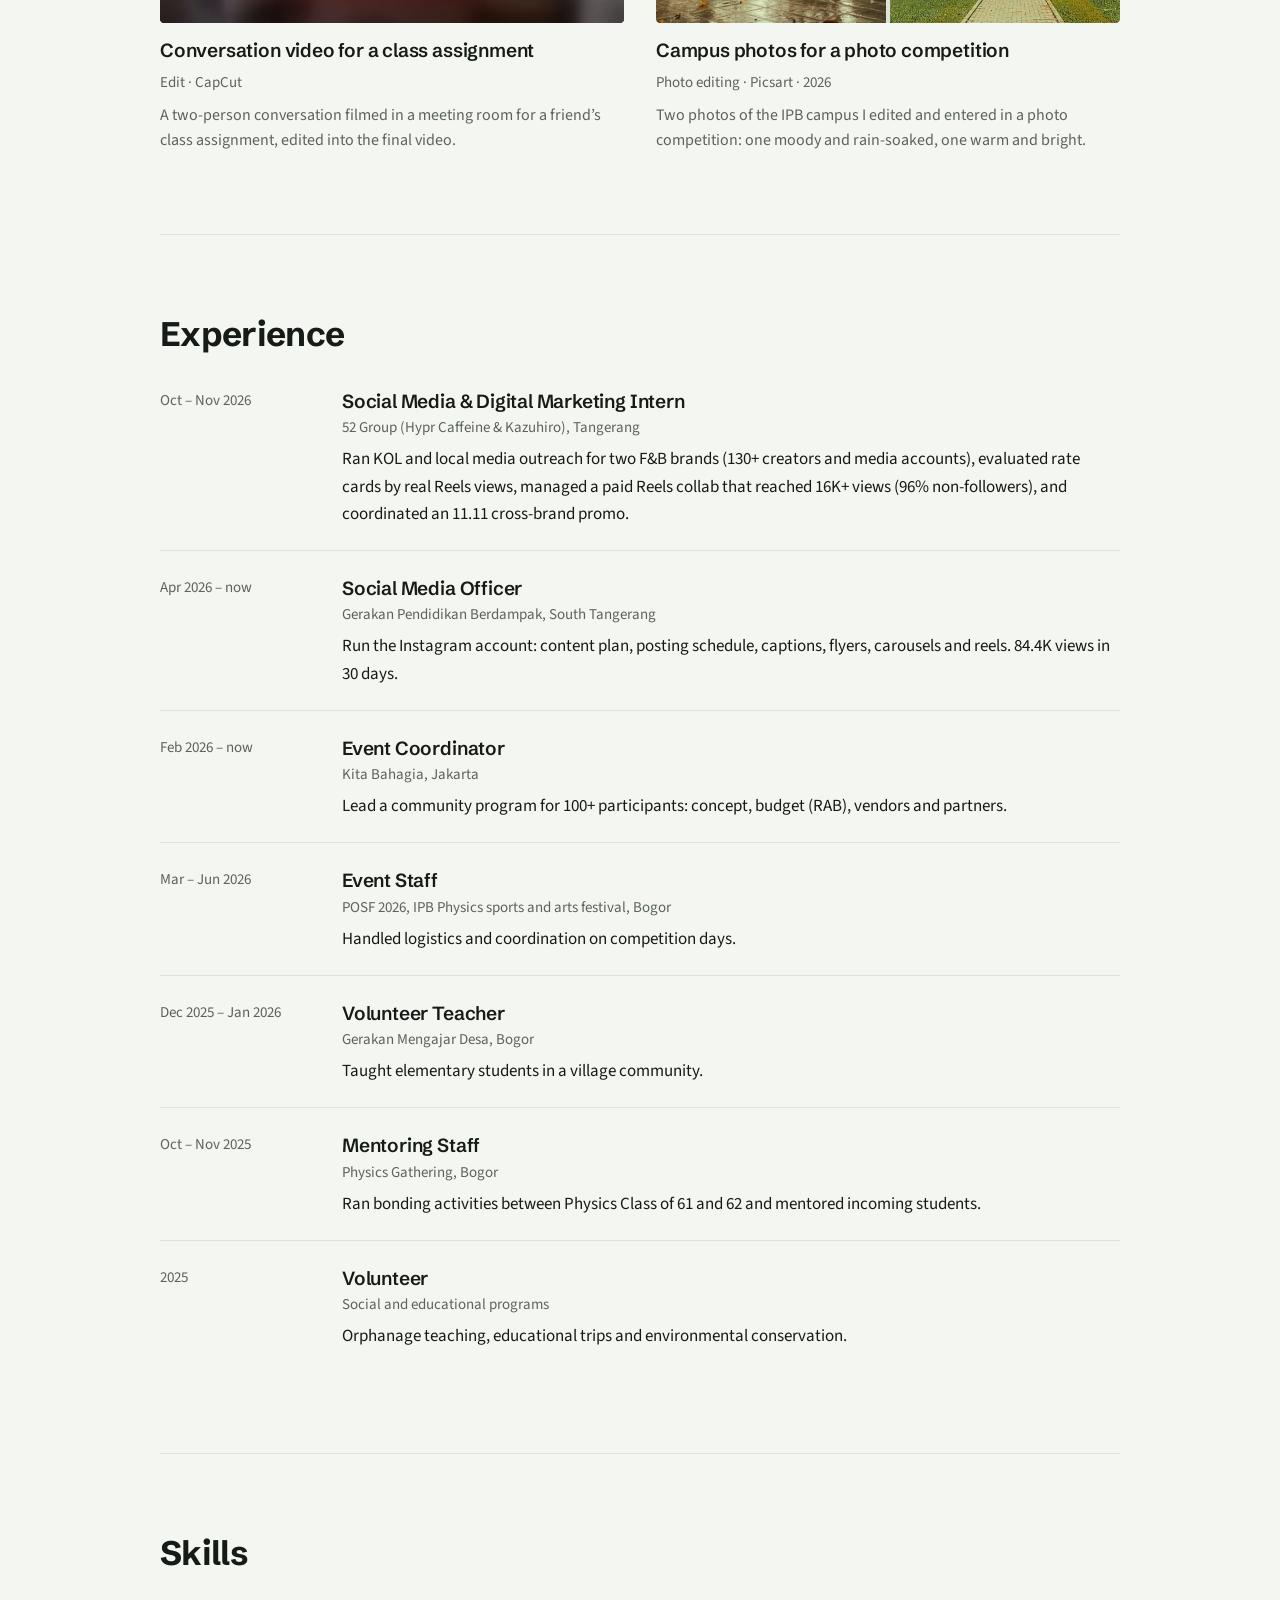
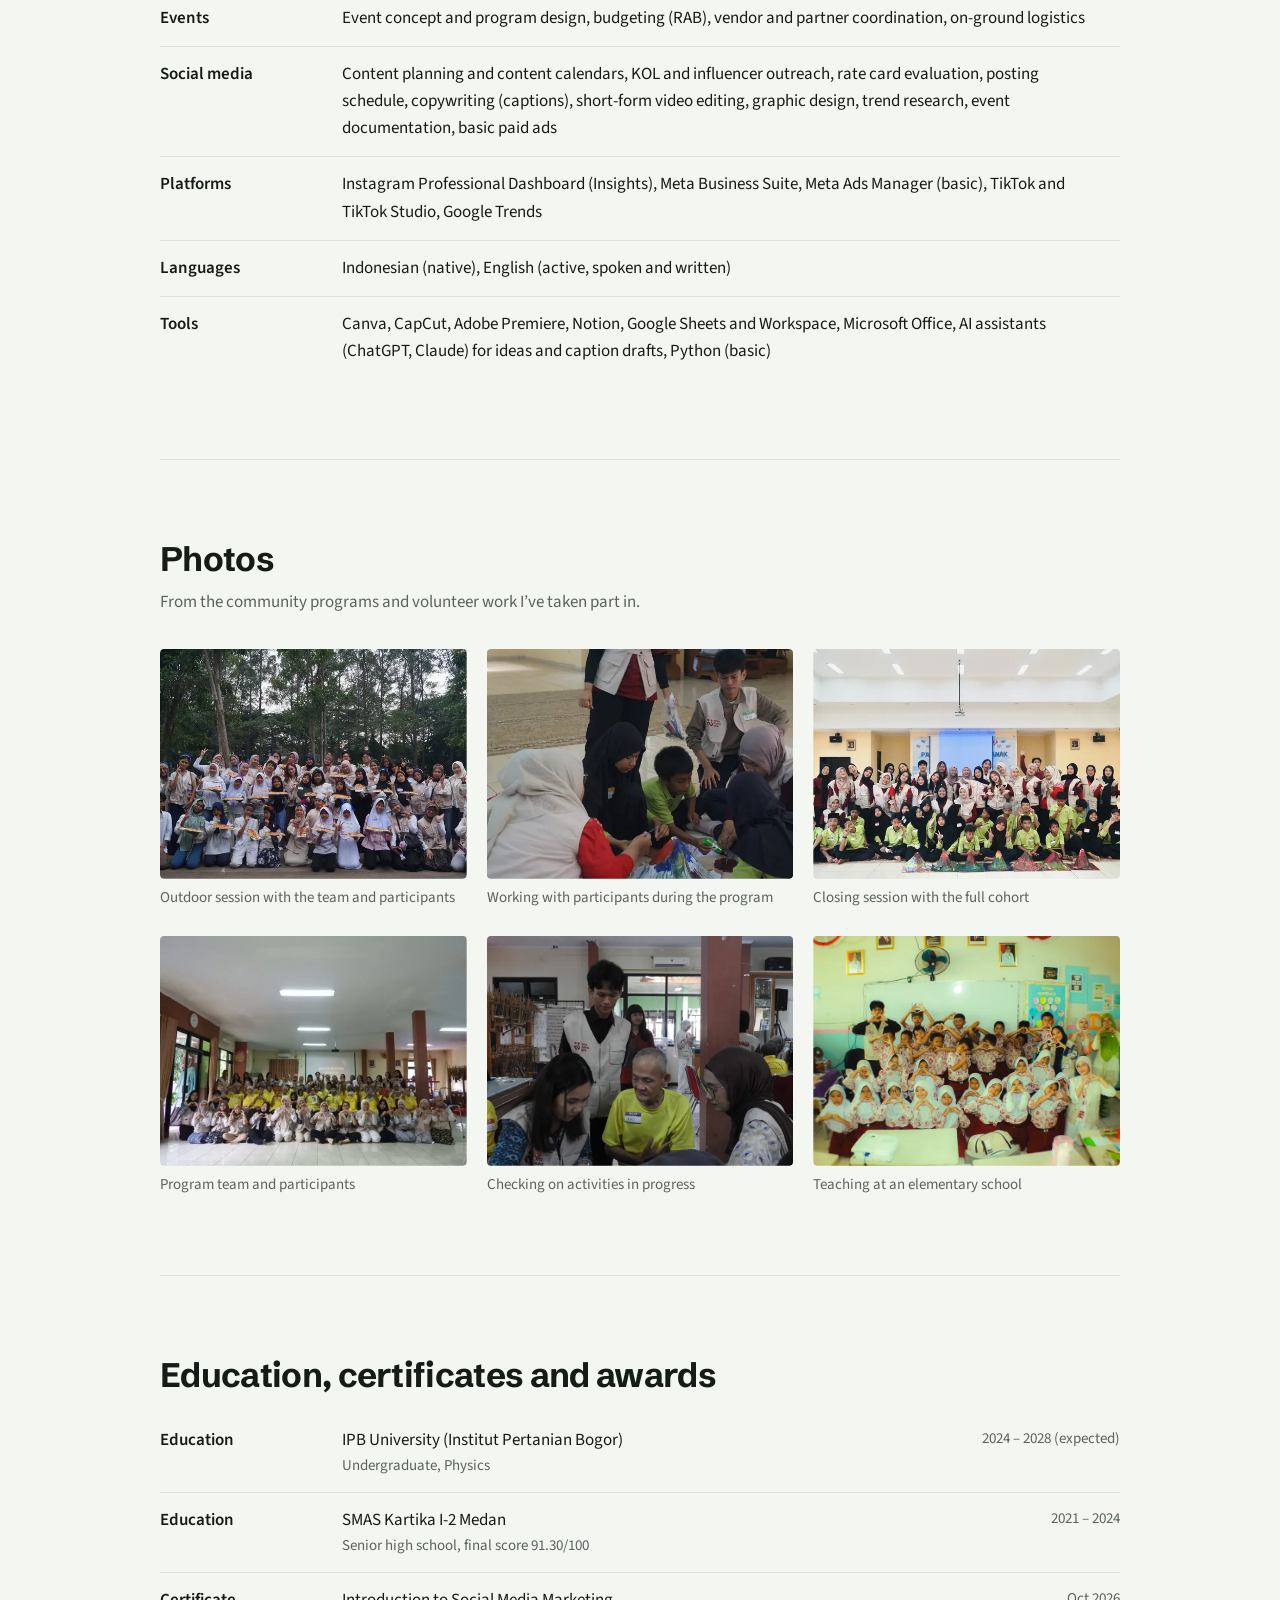
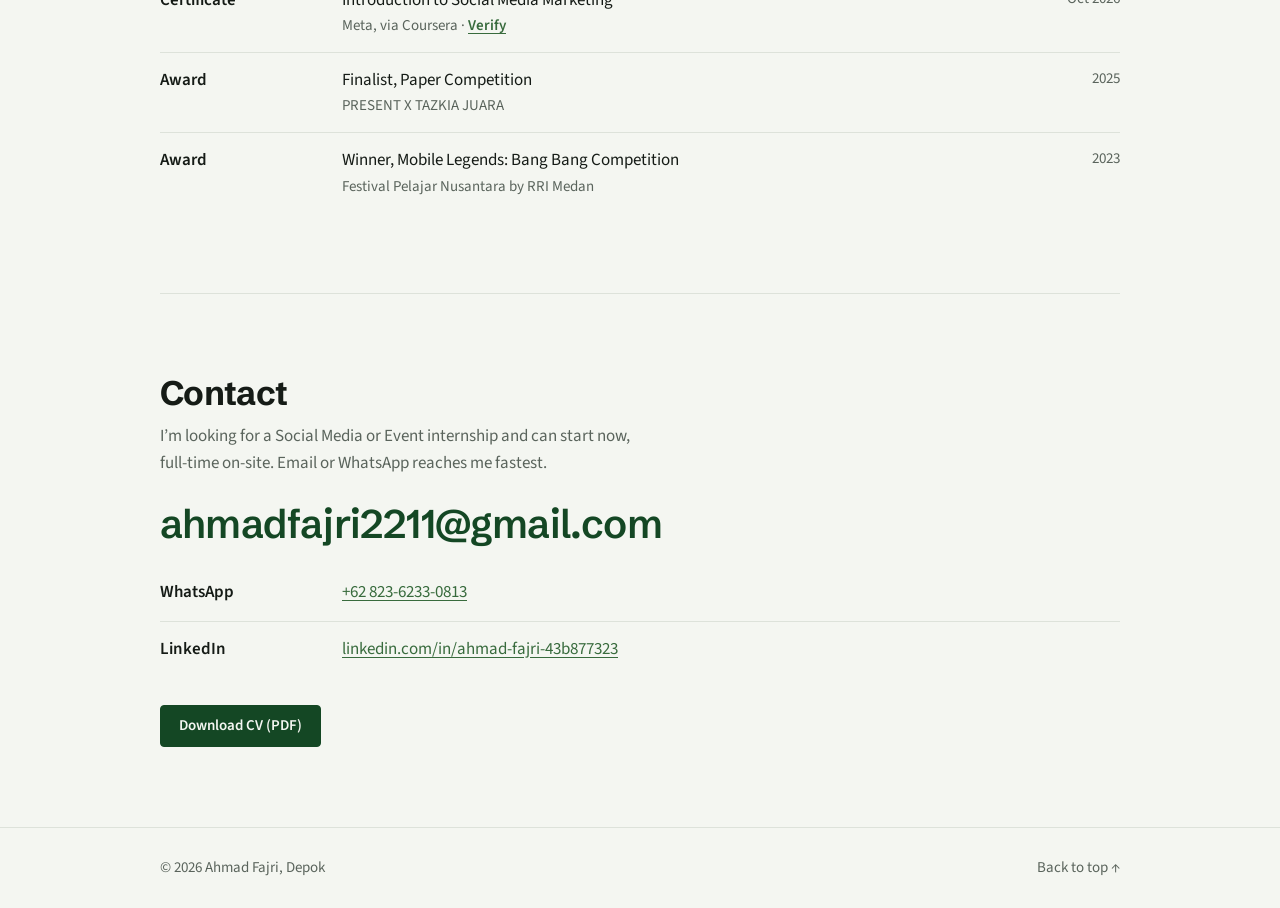
==== commit 94b4bcb0: "Add the 52 Group social media and digital marketing internship Add the Oct to Nov 2026 internship at" ====
--- a/index.html
+++ b/index.html
@@ -378,7 +378,7 @@
     <dl class="stats">
       <div class="stat"><dt data-count="100" data-suffix="+">100+</dt><dd>participants in the Kita Bahagia program I lead</dd></div>
       <div class="stat"><dt data-count="84.4" data-suffix="K">84.4K</dt><dd>Instagram views in 30 days on the GPB account I run</dd></div>
-      <div class="stat"><dt data-count="1.8" data-suffix="K">1.8K</dt><dd>views on a single GPB reel</dd></div>
+      <div class="stat"><dt data-count="16" data-suffix="K+">16K+</dt><dd>views on a paid Reels collab I managed for an F&amp;B brand</dd></div>
     </dl>
   </section>
 </div>
@@ -541,6 +541,14 @@
     <h2 class="sec-title">Experience</h2>
     <div class="sec-body jobs">
       <div class="job">
+        <p class="job-when">Oct – Nov 2026</p>
+        <div>
+          <h3>Social Media &amp; Digital Marketing Intern</h3>
+          <p class="job-org">52 Group (Hypr Caffeine &amp; Kazuhiro), Tangerang</p>
+          <p class="desc">Ran KOL and local media outreach for two F&amp;B brands (130+ creators and media accounts), evaluated rate cards by real Reels views, managed a paid Reels collab that reached 16K+ views (96% non-followers), and coordinated an 11.11 cross-brand promo.</p>
+        </div>
+      </div>
+      <div class="job">
         <p class="job-when">Apr 2026 – now</p>
         <div>
           <h3>Social Media Officer</h3>
@@ -595,7 +603,7 @@
     <h2 class="sec-title">Skills</h2>
     <dl class="sec-body rows">
       <div class="row"><dt>Events</dt><dd>Event concept and program design, budgeting (RAB), vendor and partner coordination, on-ground logistics</dd></div>
-      <div class="row"><dt>Social media</dt><dd>Content planning and content calendars, posting schedule, copywriting (captions), short-form video editing, graphic design, trend research, event documentation, basic paid ads</dd></div>
+      <div class="row"><dt>Social media</dt><dd>Content planning and content calendars, KOL and influencer outreach, rate card evaluation, posting schedule, copywriting (captions), short-form video editing, graphic design, trend research, event documentation, basic paid ads</dd></div>
       <div class="row"><dt>Platforms</dt><dd>Instagram Professional Dashboard (Insights), Meta Business Suite, Meta Ads Manager (basic), TikTok and TikTok Studio, Google Trends</dd></div>
       <div class="row"><dt>Languages</dt><dd>Indonesian (native), English (active, spoken and written)</dd></div>
       <div class="row"><dt>Tools</dt><dd>Canva, CapCut, Adobe Premiere, Notion, Google Sheets and Workspace, Microsoft Office, AI assistants (ChatGPT, Claude) for ideas and caption drafts, Python (basic)</dd></div>
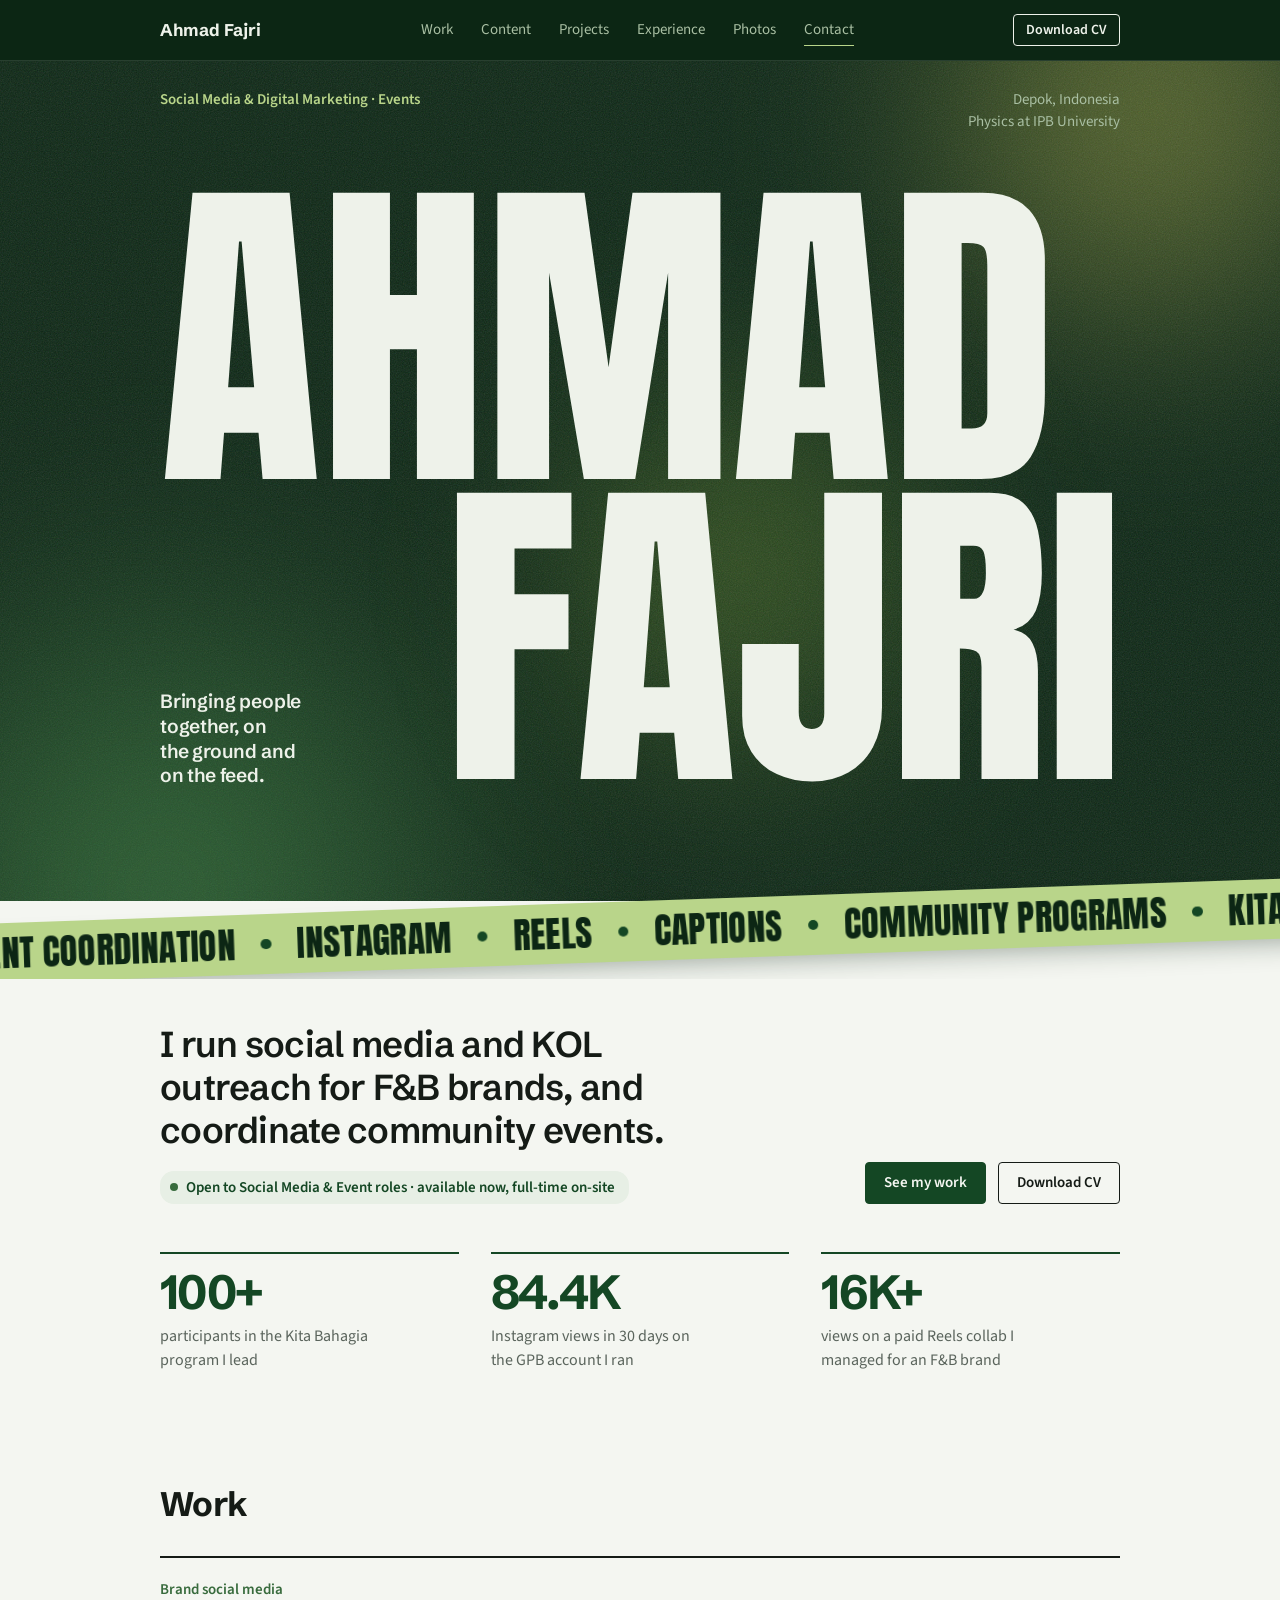
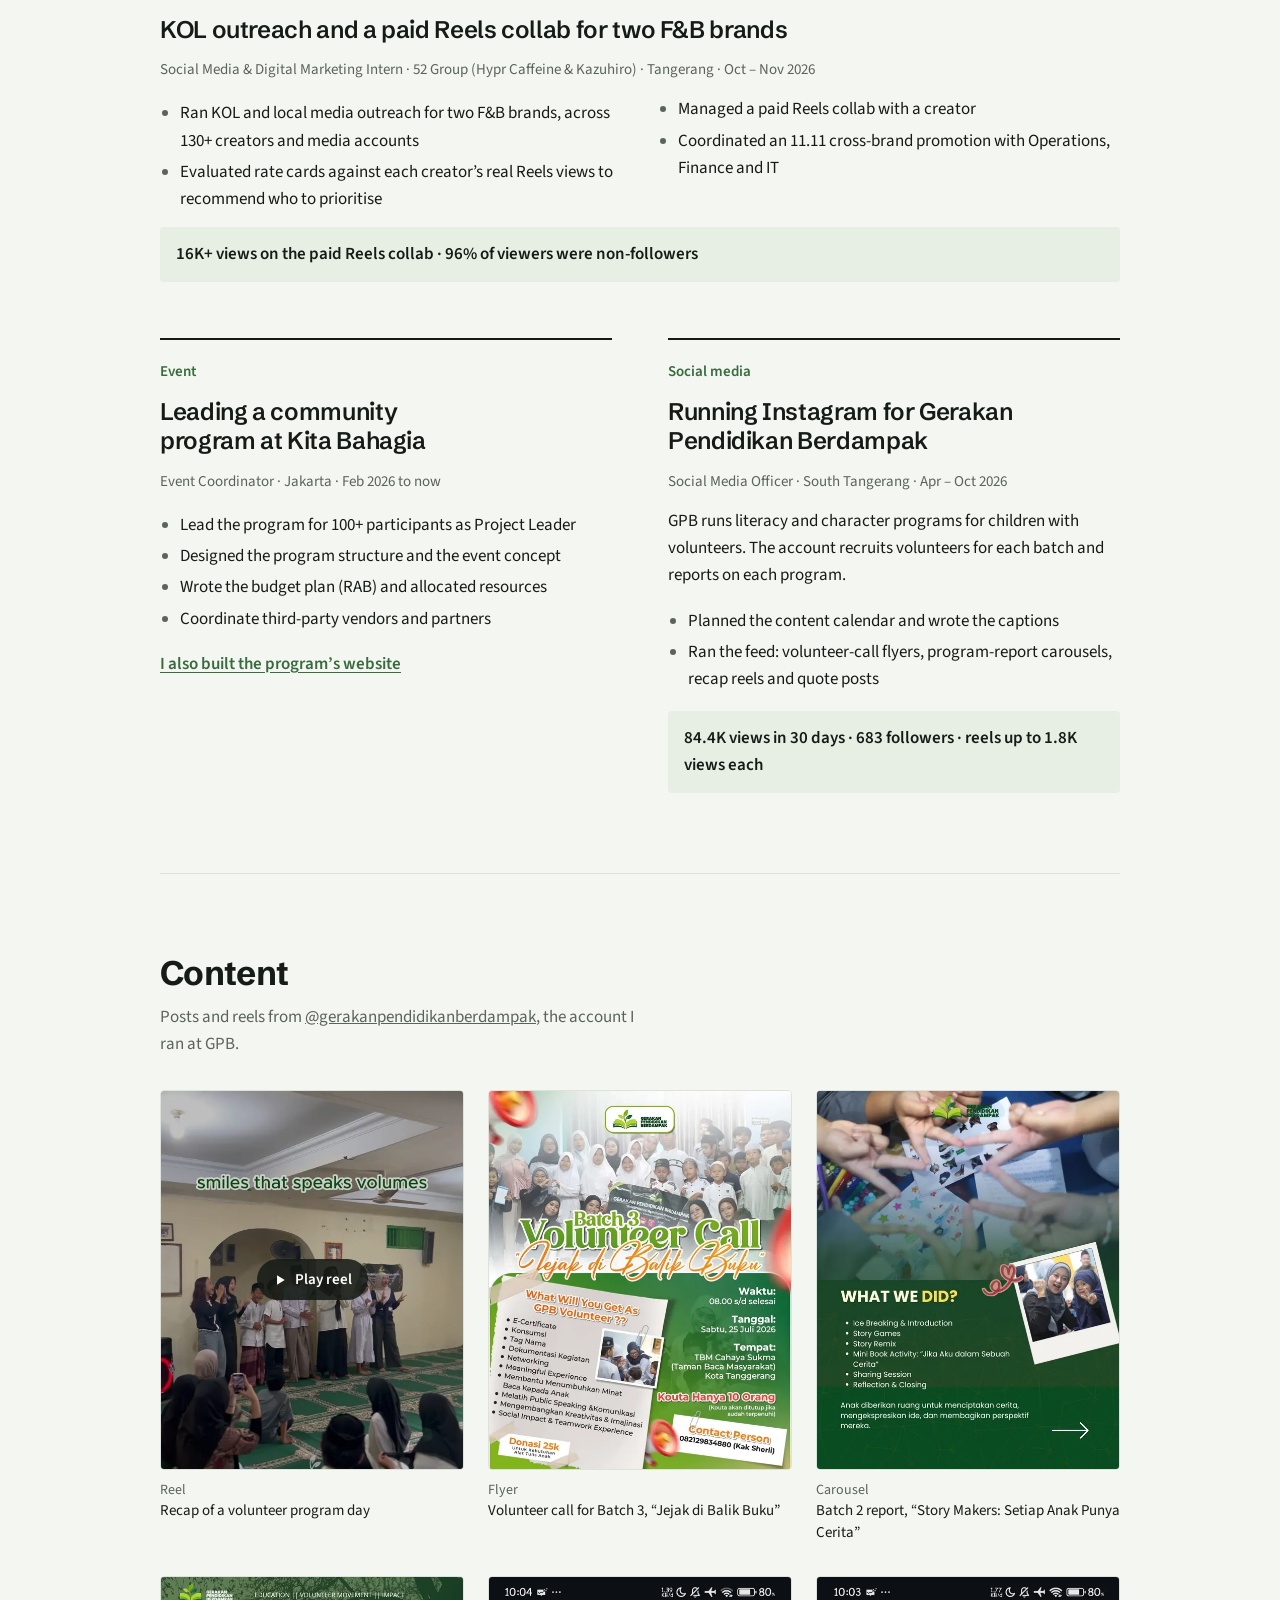
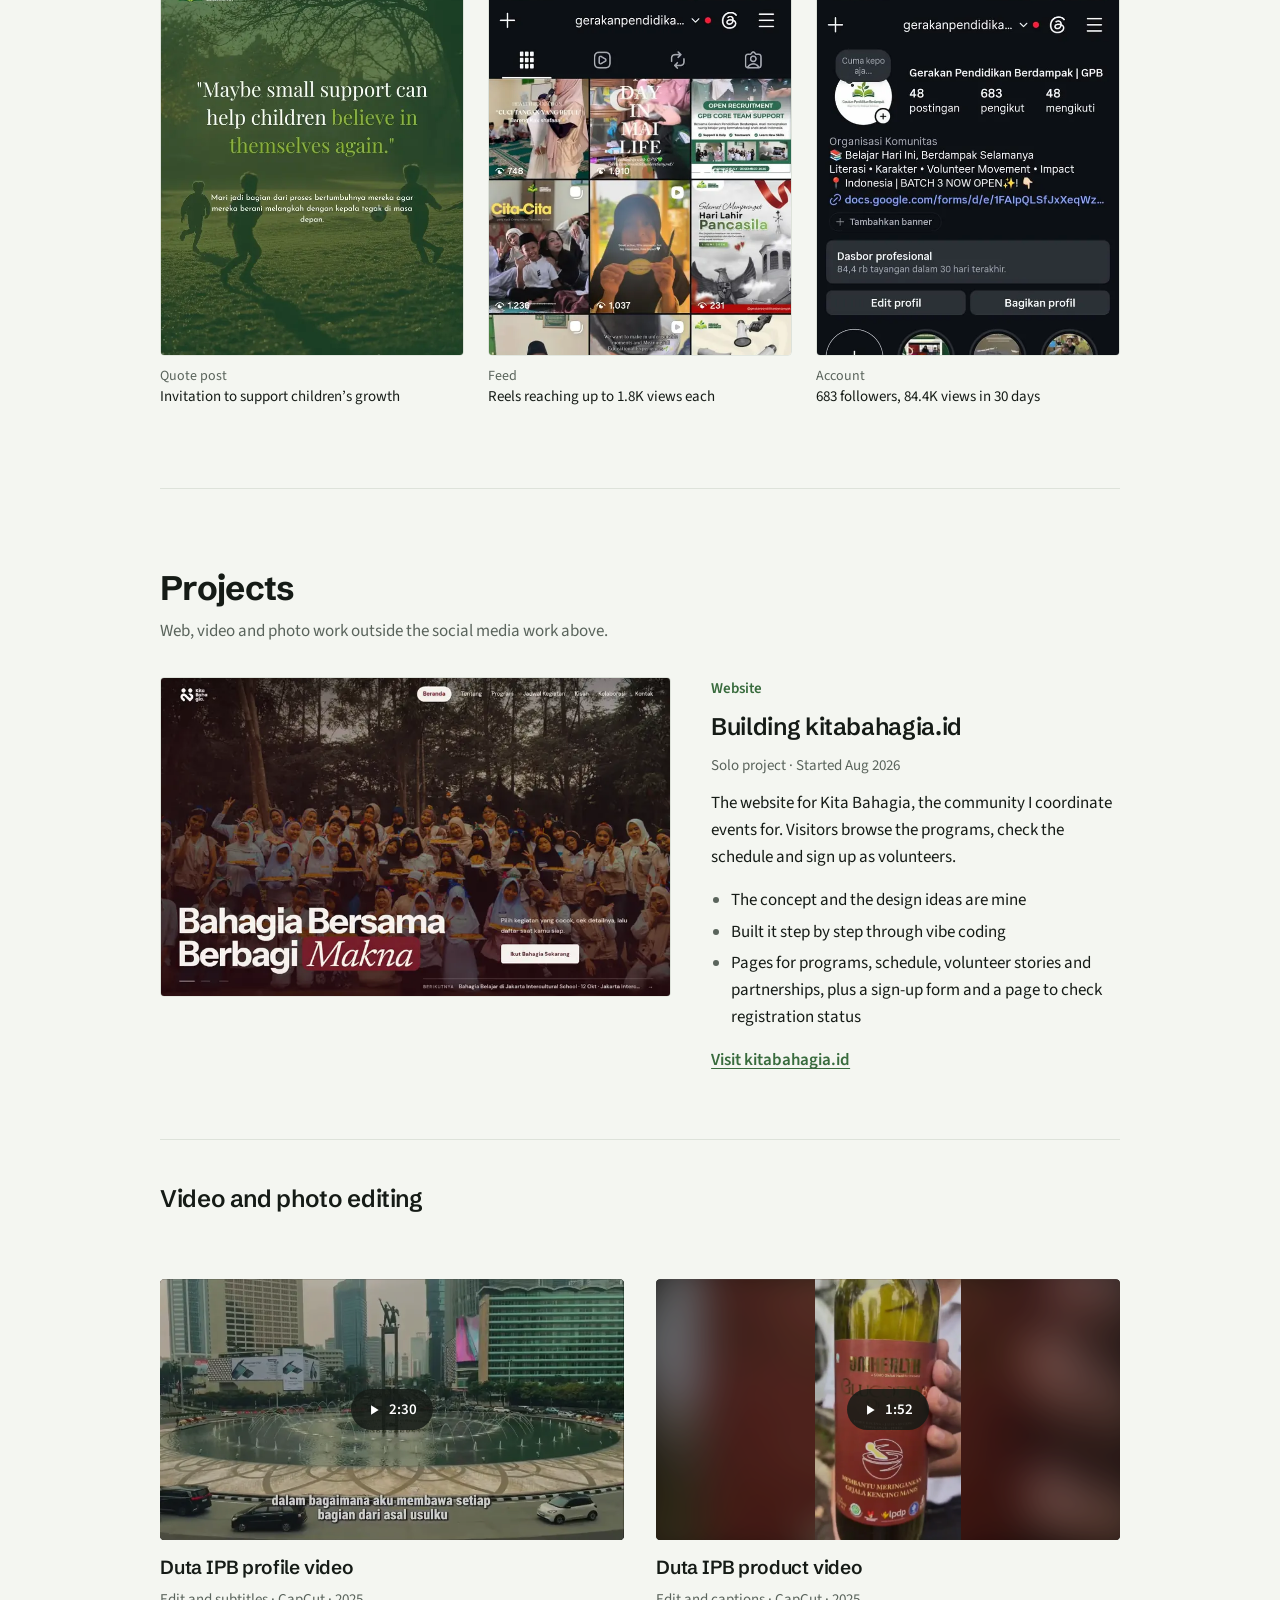
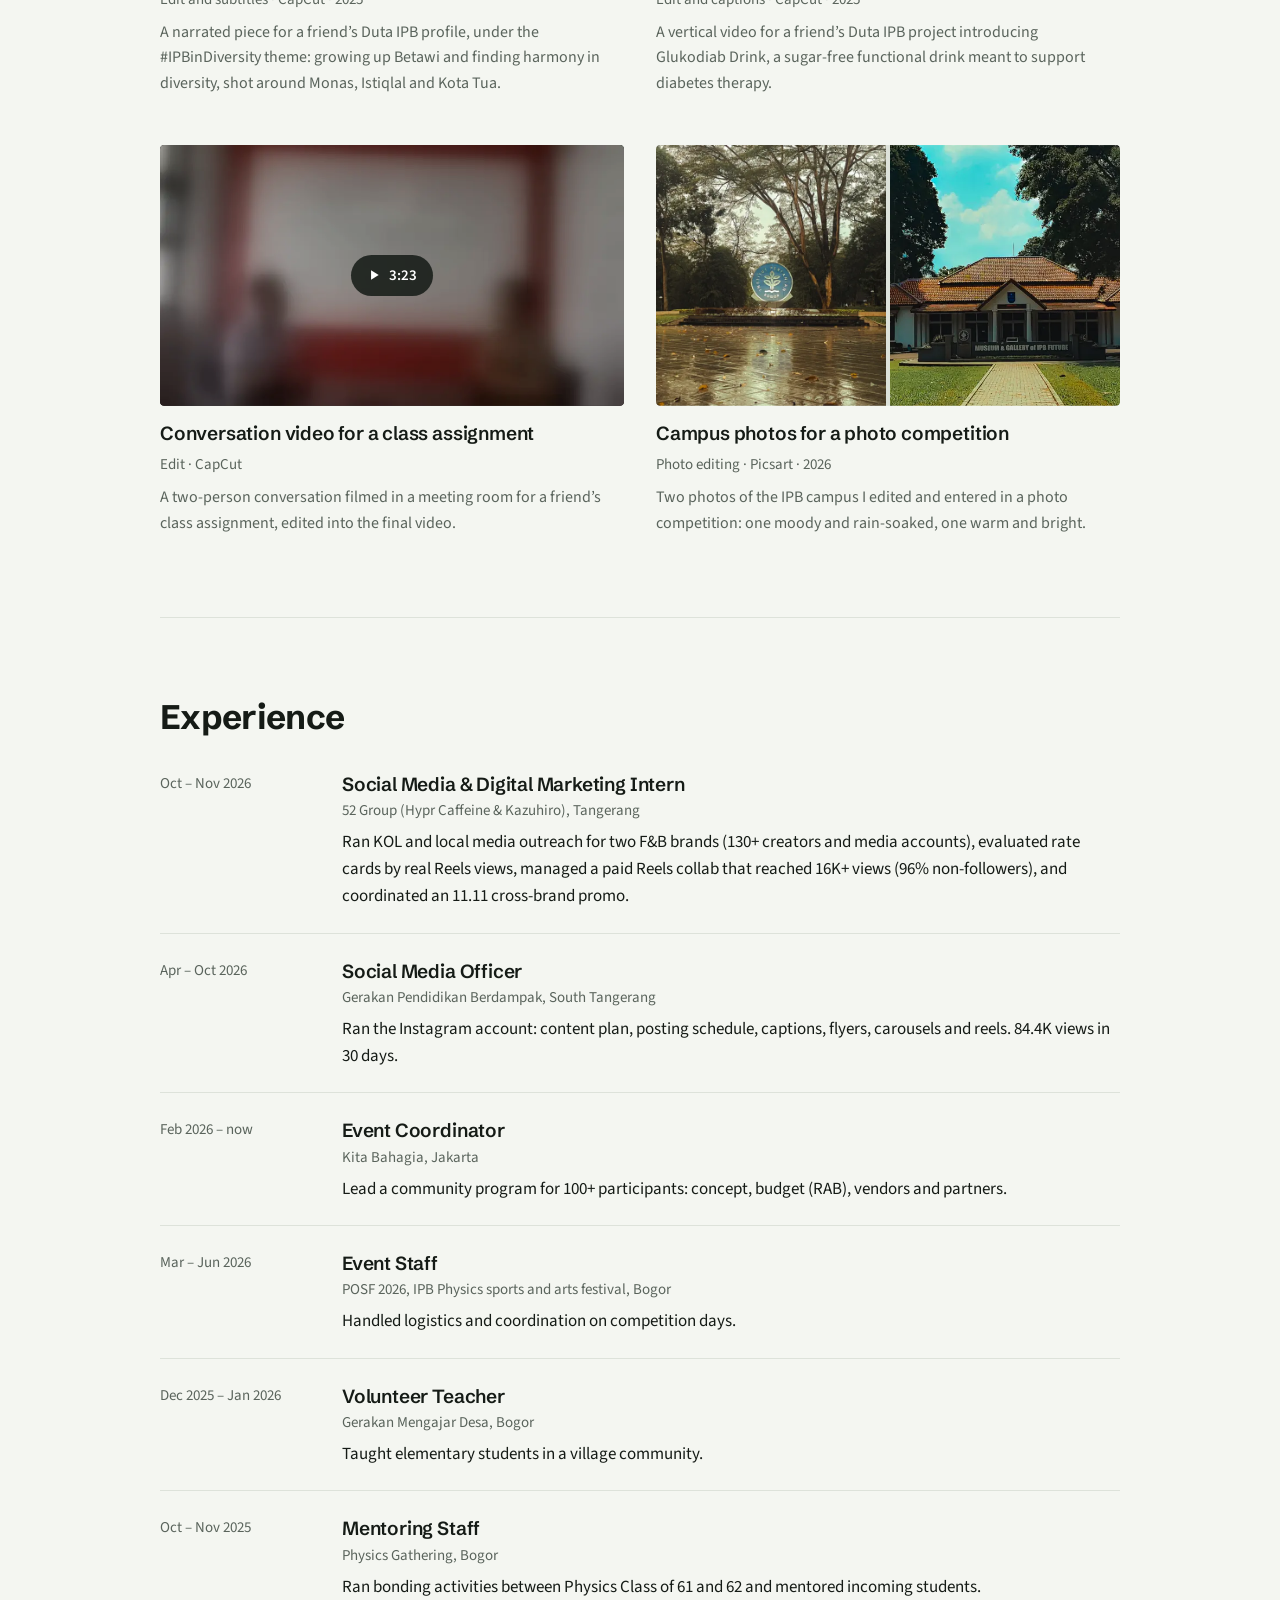
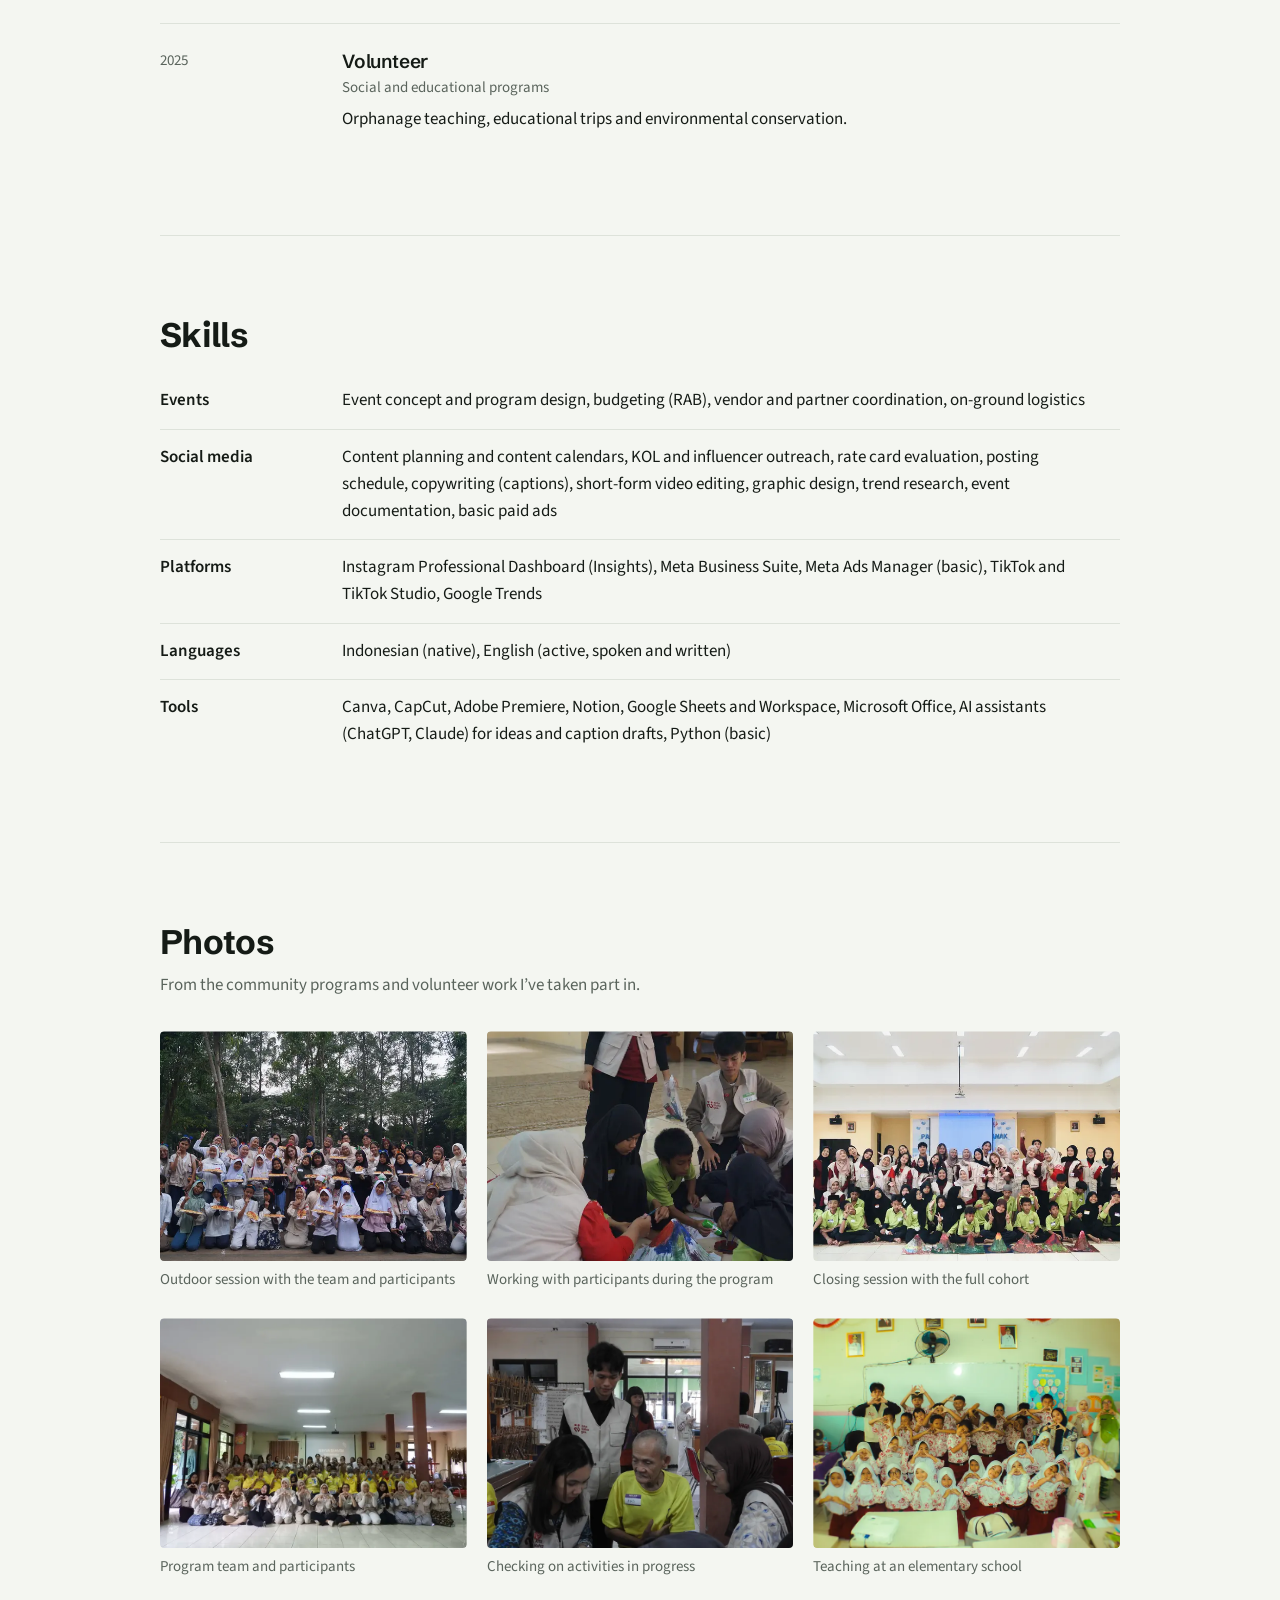
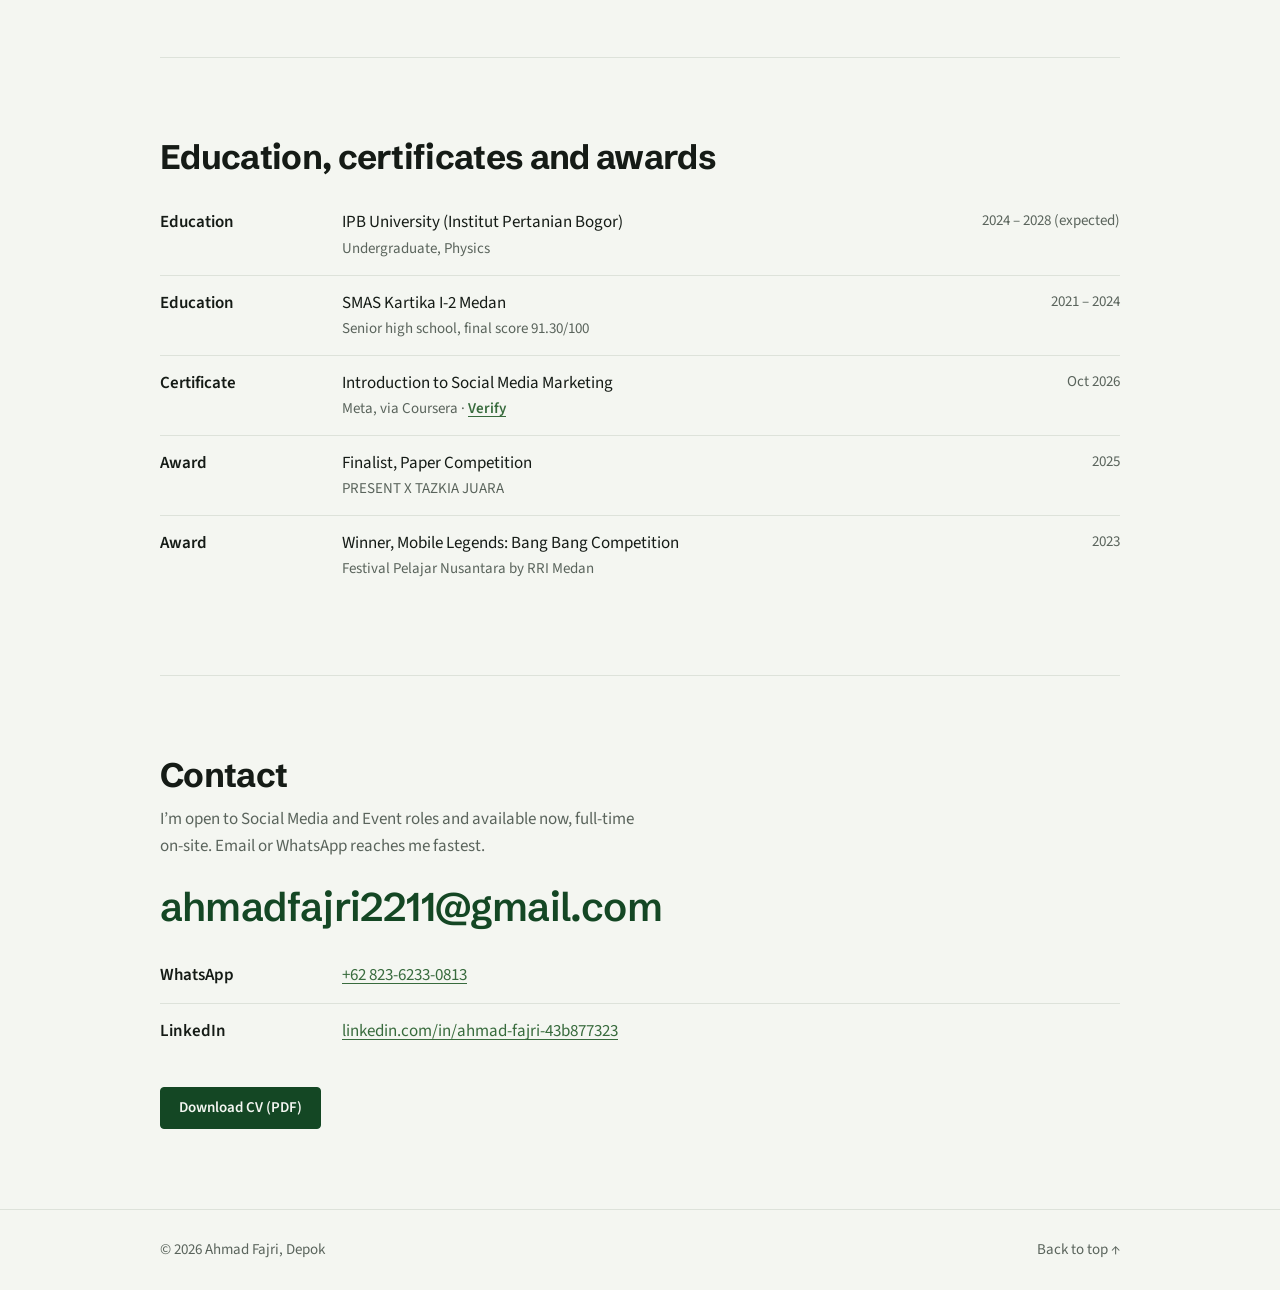
==== commit 5d07c38f: "Lead with the 52 Group internship and close out GPB Adds the 52 Group internship as the first, full-" ====
--- a/index.html
+++ b/index.html
@@ -4,9 +4,9 @@
 <meta charset="utf-8" />
 <meta name="viewport" content="width=device-width,initial-scale=1" />
 <title>Ahmad Fajri</title>
-<meta name="description" content="Ahmad Fajri coordinates community events and runs Instagram for Gerakan Pendidikan Berdampak. Physics student at IPB University, looking for a Social Media or Event internship." />
+<meta name="description" content="Ahmad Fajri runs social media and KOL outreach for F&amp;B brands and coordinates community events. Former Social Media &amp; Digital Marketing Intern at 52 Group (Hypr Caffeine &amp; Kazuhiro). Physics student at IPB University." />
 <meta property="og:title" content="Ahmad Fajri, Social Media and Event" />
-<meta property="og:description" content="Event Coordinator at Kita Bahagia (100+ participants) and Social Media Officer at GPB (84.4K Instagram views in 30 days). Looking for a Social Media or Event internship." />
+<meta property="og:description" content="Social Media &amp; Digital Marketing Intern at 52 Group (a paid Reels collab with 16K+ views), Event Coordinator at Kita Bahagia (100+ participants). Open to Social Media and Event roles." />
 <meta property="og:image" content="https://ahmadfajriportfolio.vercel.app/img/og-3.jpg" />
 <meta property="og:image:width" content="1200" />
 <meta property="og:image:height" content="630" />
@@ -209,6 +209,7 @@
   .case-tag{font-size:15px;font-weight:600;color:var(--leaf)}
   .case h3{font-size:24px;font-weight:600;letter-spacing:-0.015em;line-height:1.2}
   .case-meta{color:var(--muted);font-size:15px}
+  @media(min-width:800px){.case-wide{grid-column:1/-1}.case-wide .list{columns:2;column-gap:56px}.case-wide .list li{break-inside:avoid}}
   .case-result{padding:14px 16px;background:var(--leaf-soft);border-radius:4px;font-weight:600}
   ul.list{margin:0;padding-left:20px}
   ul.list li{margin:4px 0}
@@ -348,7 +349,7 @@
   <div class="ambient" aria-hidden="true"><span class="glow g1"></span><span class="glow g2"></span><span class="glow g3"></span></div>
   <div class="hero-wrap">
     <div class="hero-meta">
-      <p class="hero-roles">Event Coordinator · Social Media Officer</p>
+      <p class="hero-roles">Social Media &amp; Digital Marketing · Events</p>
       <p class="hero-where">Depok, Indonesia<br /><span class="sep"> · </span>Physics at IPB University</p>
     </div>
     <div class="name-block">
@@ -367,8 +368,8 @@
   <section class="intro">
     <div class="intro-top">
       <div>
-        <p class="hero-lead">I coordinate community events and run Instagram for a volunteer education movement.</p>
-        <p class="status">Open to Social Media &amp; Event internships · can start now, full-time on-site</p>
+        <p class="hero-lead">I run social media and KOL outreach for F&amp;B brands, and coordinate community events.</p>
+        <p class="status">Open to Social Media &amp; Event roles · available now, full-time on-site</p>
       </div>
       <div class="hero-ctas">
         <a href="#work" class="btn btn-forest">See my work</a>
@@ -377,7 +378,7 @@
     </div>
     <dl class="stats">
       <div class="stat"><dt data-count="100" data-suffix="+">100+</dt><dd>participants in the Kita Bahagia program I lead</dd></div>
-      <div class="stat"><dt data-count="84.4" data-suffix="K">84.4K</dt><dd>Instagram views in 30 days on the GPB account I run</dd></div>
+      <div class="stat"><dt data-count="84.4" data-suffix="K">84.4K</dt><dd>Instagram views in 30 days on the GPB account I ran</dd></div>
       <div class="stat"><dt data-count="16" data-suffix="K+">16K+</dt><dd>views on a paid Reels collab I managed for an F&amp;B brand</dd></div>
     </dl>
   </section>
@@ -388,6 +389,18 @@
   <section id="work">
     <h2 class="sec-title">Work</h2>
     <div class="sec-body cases">
+      <article class="case case-wide">
+        <p class="case-tag">Brand social media</p>
+        <h3>KOL outreach and a paid Reels collab for two F&amp;B brands</h3>
+        <p class="case-meta">Social Media &amp; Digital Marketing Intern · 52 Group (Hypr Caffeine &amp; Kazuhiro) · Tangerang · Oct – Nov 2026</p>
+        <ul class="list">
+          <li>Ran KOL and local media outreach for two F&amp;B brands, across 130+ creators and media accounts</li>
+          <li>Evaluated rate cards against each creator&rsquo;s real Reels views to recommend who to prioritise</li>
+          <li>Managed a paid Reels collab with a creator</li>
+          <li>Coordinated an 11.11 cross-brand promotion with Operations, Finance and IT</li>
+        </ul>
+        <p class="case-result">16K+ views on the paid Reels collab · 96% of viewers were non-followers</p>
+      </article>
       <article class="case">
         <p class="case-tag">Event</p>
         <h3>Leading a community program at Kita Bahagia</h3>
@@ -403,11 +416,11 @@
       <article class="case">
         <p class="case-tag">Social media</p>
         <h3>Running Instagram for Gerakan Pendidikan Berdampak</h3>
-        <p class="case-meta">Social Media Officer · South Tangerang · Apr 2026 to now</p>
+        <p class="case-meta">Social Media Officer · South Tangerang · Apr – Oct 2026</p>
         <p>GPB runs literacy and character programs for children with volunteers. The account recruits volunteers for each batch and reports on each program.</p>
         <ul class="list">
-          <li>Plan the content calendar and write the captions</li>
-          <li>Run the feed: volunteer-call flyers, program-report carousels, recap reels and quote posts</li>
+          <li>Planned the content calendar and wrote the captions</li>
+          <li>Ran the feed: volunteer-call flyers, program-report carousels, recap reels and quote posts</li>
         </ul>
         <p class="case-result">84.4K views in 30 days · 683 followers · reels up to 1.8K views each</p>
       </article>
@@ -416,7 +429,7 @@
 
   <section id="content">
     <h2 class="sec-title">Content</h2>
-    <p class="sec-lead">Posts and reels from <a href="https://www.instagram.com/gerakanpendidikanberdampak/" target="_blank" rel="noreferrer">@gerakanpendidikanberdampak</a>, the account I run at GPB.</p>
+    <p class="sec-lead">Posts and reels from <a href="https://www.instagram.com/gerakanpendidikanberdampak/" target="_blank" rel="noreferrer">@gerakanpendidikanberdampak</a>, the account I ran at GPB.</p>
     <div class="sec-body samples">
       <figure class="sample">
         <div class="sample-media reel" id="reel">
@@ -463,7 +476,7 @@
 
   <section id="projects">
     <h2 class="sec-title">Projects</h2>
-    <p class="sec-lead">Web, video and photo work outside the social media accounts I run.</p>
+    <p class="sec-lead">Web, video and photo work outside the social media work above.</p>
     <div class="sec-body">
       <article class="project">
         <a class="project-shot" href="https://kitabahagia.id/" target="_blank" rel="noreferrer" aria-label="Open kitabahagia.id">
@@ -549,11 +562,11 @@
         </div>
       </div>
       <div class="job">
-        <p class="job-when">Apr 2026 – now</p>
+        <p class="job-when">Apr – Oct 2026</p>
         <div>
           <h3>Social Media Officer</h3>
           <p class="job-org">Gerakan Pendidikan Berdampak, South Tangerang</p>
-          <p class="desc">Run the Instagram account: content plan, posting schedule, captions, flyers, carousels and reels. 84.4K views in 30 days.</p>
+          <p class="desc">Ran the Instagram account: content plan, posting schedule, captions, flyers, carousels and reels. 84.4K views in 30 days.</p>
         </div>
       </div>
       <div class="job">
@@ -629,7 +642,7 @@
 
   <section id="contact" class="contact">
     <h2 class="sec-title">Contact</h2>
-    <p class="sec-lead">I&rsquo;m looking for a Social Media or Event internship and can start now, full-time on-site. Email or WhatsApp reaches me fastest.</p>
+    <p class="sec-lead">I&rsquo;m open to Social Media and Event roles and available now, full-time on-site. Email or WhatsApp reaches me fastest.</p>
     <a class="contact-lead" href="mailto:ahmadfajri2211@gmail.com" aria-label="Email ahmadfajri2211@gmail.com">ahmadfajri2211@gmail.com</a>
     <dl class="sec-body rows contact-rows">
       <div class="row"><dt>WhatsApp</dt><dd><a href="https://wa.me/6282362330813">+62 823-6233-0813</a></dd></div>
